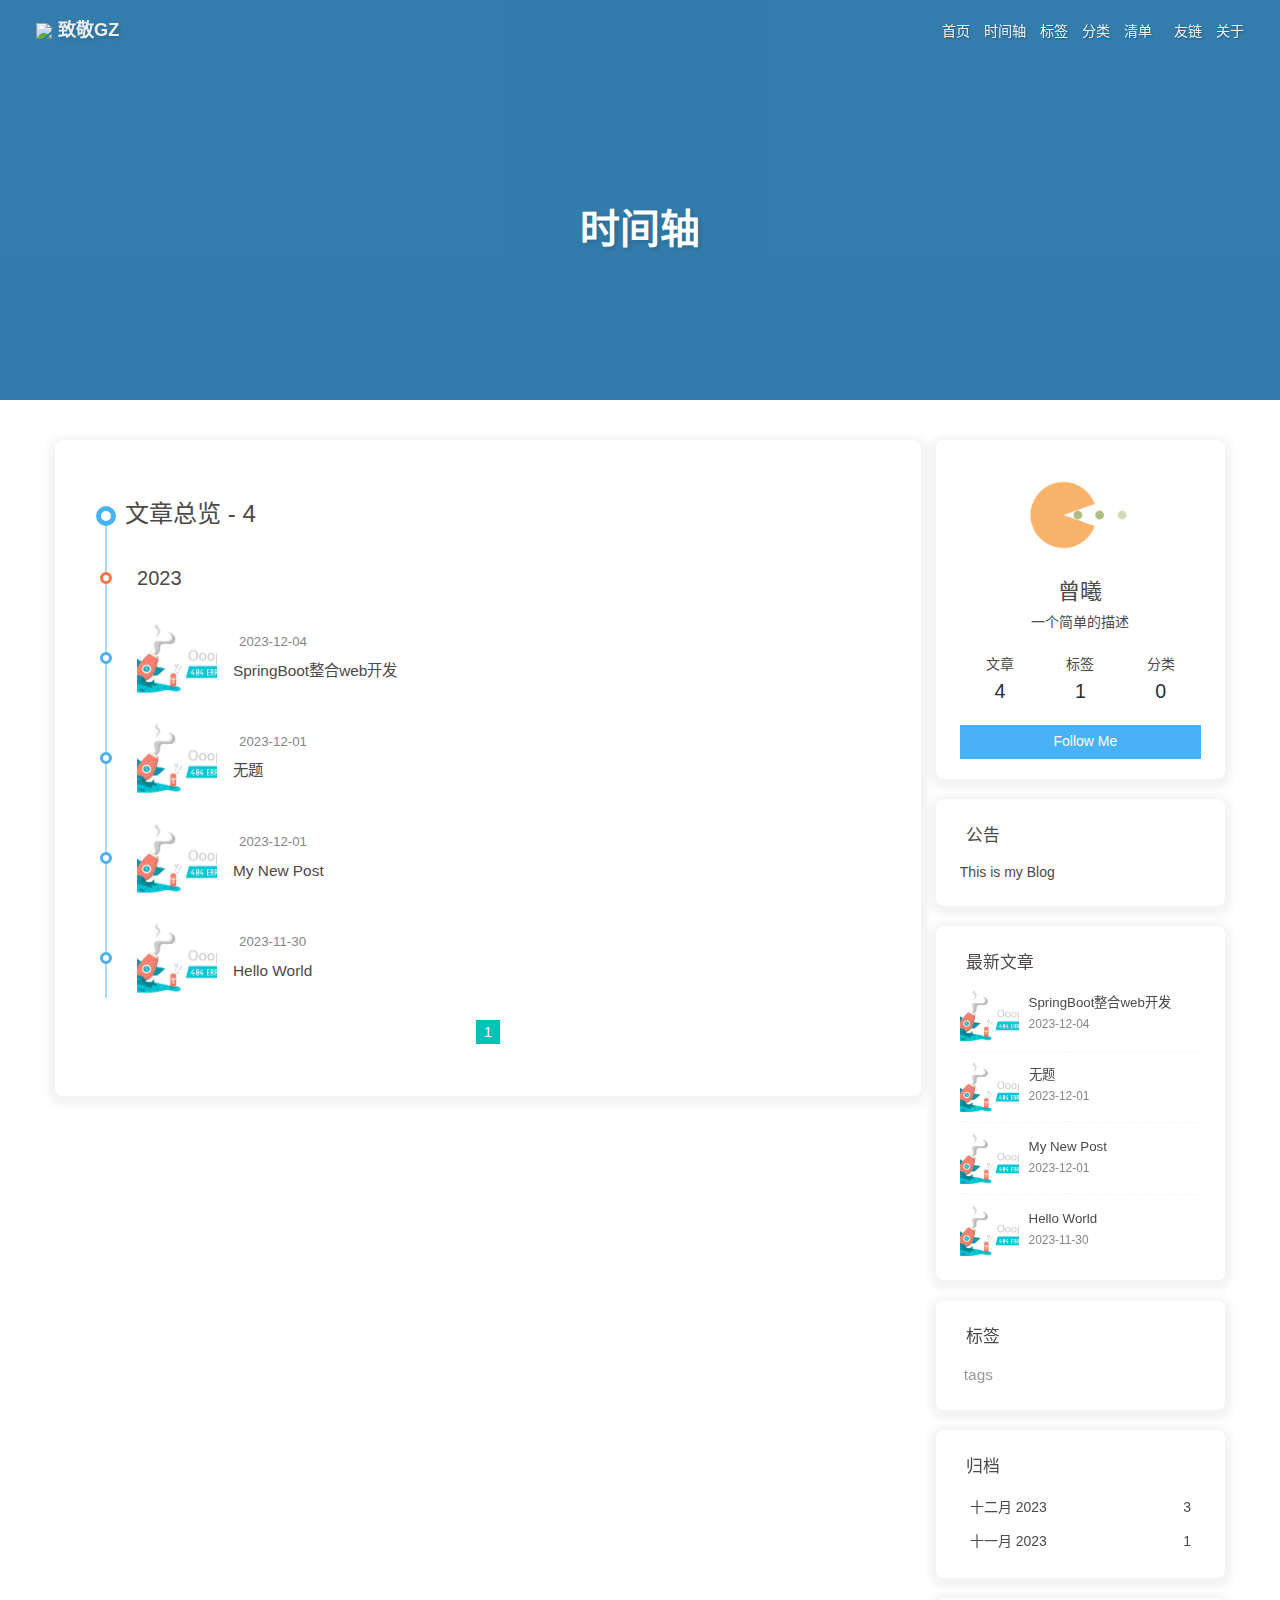
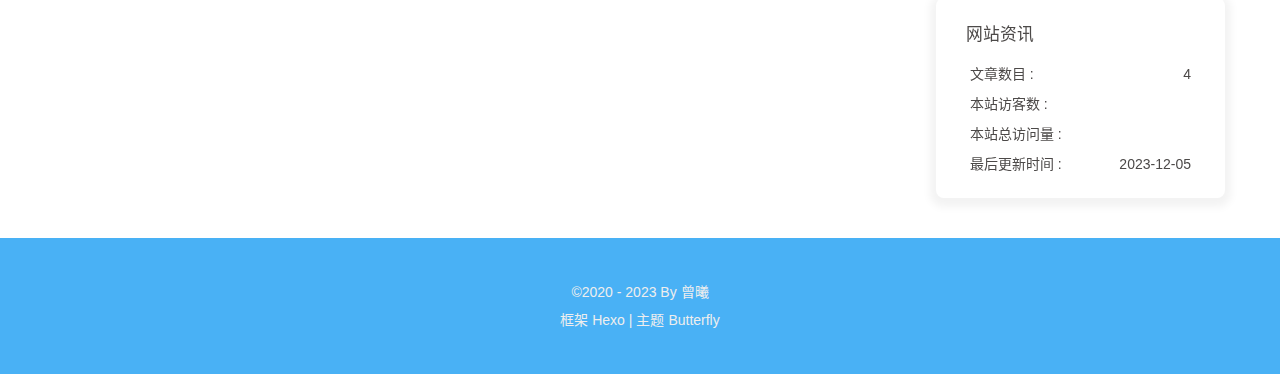
==== archives/index.html @ 1b504353 "Site updated: 2023-12-05 12:04:57" ====
<!DOCTYPE html><html lang="zh-CN" data-theme="light"><head><meta charset="UTF-8"><meta http-equiv="X-UA-Compatible" content="IE=edge"><meta name="viewport" content="width=device-width, initial-scale=1.0,viewport-fit=cover"><title>时间轴 | 致敬GZ</title><meta name="author" content="曾曦,481524486@qq.com"><meta name="copyright" content="曾曦"><meta name="format-detection" content="telephone=no"><meta name="theme-color" content="#ffffff"><meta name="description" content="一个简单的描述">
<meta property="og:type" content="website">
<meta property="og:title" content="时间轴">
<meta property="og:url" content="http://example.com/archives/index.html">
<meta property="og:site_name" content="致敬GZ">
<meta property="og:description" content="一个简单的描述">
<meta property="og:locale" content="zh_CN">
<meta property="og:image" content="http://m.imeitou.com/uploads/allimg/220619/6-220619102I7.jpg">
<meta property="article:author" content="曾曦">
<meta property="article:tag" content="简单">
<meta name="twitter:card" content="summary">
<meta name="twitter:image" content="http://m.imeitou.com/uploads/allimg/220619/6-220619102I7.jpg"><link rel="shortcut icon" href="/img/favicon.png"><link rel="canonical" href="http://example.com/archives/index.html"><link rel="preconnect" href="//cdn.jsdelivr.net"/><link rel="preconnect" href="//busuanzi.ibruce.info"/><link rel="stylesheet" href="/css/index.css"><link rel="stylesheet" href="https://cdn.jsdelivr.net/npm/@fortawesome/fontawesome-free/css/all.min.css"><link rel="stylesheet" href="https://cdn.jsdelivr.net/npm/@fancyapps/ui/dist/fancybox/fancybox.min.css" media="print" onload="this.media='all'"><script>const GLOBAL_CONFIG = {
  root: '/',
  algolia: undefined,
  localSearch: undefined,
  translate: undefined,
  noticeOutdate: undefined,
  highlight: {"plugin":"highlight.js","highlightCopy":true,"highlightLang":true,"highlightHeightLimit":false},
  copy: {
    success: '复制成功',
    error: '复制错误',
    noSupport: '浏览器不支持'
  },
  relativeDate: {
    homepage: false,
    post: false
  },
  runtime: '',
  dateSuffix: {
    just: '刚刚',
    min: '分钟前',
    hour: '小时前',
    day: '天前',
    month: '个月前'
  },
  copyright: undefined,
  lightbox: 'fancybox',
  Snackbar: undefined,
  infinitegrid: {
    js: 'https://cdn.jsdelivr.net/npm/@egjs/infinitegrid/dist/infinitegrid.min.js',
    buttonText: '加载更多'
  },
  isPhotoFigcaption: false,
  islazyload: false,
  isAnchor: false,
  percent: {
    toc: true,
    rightside: false,
  },
  autoDarkmode: false
}</script><script id="config-diff">var GLOBAL_CONFIG_SITE = {
  title: '时间轴',
  isPost: false,
  isHome: false,
  isHighlightShrink: false,
  isToc: false,
  postUpdate: '2023-12-05 12:00:40'
}</script><script>(win=>{
      win.saveToLocal = {
        set: (key, value, ttl) => {
          if (ttl === 0) return
          const now = Date.now()
          const expiry = now + ttl * 86400000
          const item = {
            value,
            expiry
          }
          localStorage.setItem(key, JSON.stringify(item))
        },
      
        get: key => {
          const itemStr = localStorage.getItem(key)
      
          if (!itemStr) {
            return undefined
          }
          const item = JSON.parse(itemStr)
          const now = Date.now()
      
          if (now > item.expiry) {
            localStorage.removeItem(key)
            return undefined
          }
          return item.value
        }
      }
    
      win.getScript = (url, attr = {}) => new Promise((resolve, reject) => {
        const script = document.createElement('script')
        script.src = url
        script.async = true
        script.onerror = reject
        script.onload = script.onreadystatechange = function() {
          const loadState = this.readyState
          if (loadState && loadState !== 'loaded' && loadState !== 'complete') return
          script.onload = script.onreadystatechange = null
          resolve()
        }

        Object.keys(attr).forEach(key => {
          script.setAttribute(key, attr[key])
        })

        document.head.appendChild(script)
      })
    
      win.getCSS = (url, id = false) => new Promise((resolve, reject) => {
        const link = document.createElement('link')
        link.rel = 'stylesheet'
        link.href = url
        if (id) link.id = id
        link.onerror = reject
        link.onload = link.onreadystatechange = function() {
          const loadState = this.readyState
          if (loadState && loadState !== 'loaded' && loadState !== 'complete') return
          link.onload = link.onreadystatechange = null
          resolve()
        }
        document.head.appendChild(link)
      })
    
      win.activateDarkMode = () => {
        document.documentElement.setAttribute('data-theme', 'dark')
        if (document.querySelector('meta[name="theme-color"]') !== null) {
          document.querySelector('meta[name="theme-color"]').setAttribute('content', '#0d0d0d')
        }
      }
      win.activateLightMode = () => {
        document.documentElement.setAttribute('data-theme', 'light')
        if (document.querySelector('meta[name="theme-color"]') !== null) {
          document.querySelector('meta[name="theme-color"]').setAttribute('content', '#ffffff')
        }
      }
      const t = saveToLocal.get('theme')
    
        if (t === 'dark') activateDarkMode()
        else if (t === 'light') activateLightMode()
      
      const asideStatus = saveToLocal.get('aside-status')
      if (asideStatus !== undefined) {
        if (asideStatus === 'hide') {
          document.documentElement.classList.add('hide-aside')
        } else {
          document.documentElement.classList.remove('hide-aside')
        }
      }
    
      const detectApple = () => {
        if(/iPad|iPhone|iPod|Macintosh/.test(navigator.userAgent)){
          document.documentElement.classList.add('apple')
        }
      }
      detectApple()
    })(window)</script><meta name="generator" content="Hexo 7.0.0"></head><body><div id="web_bg"></div><div id="sidebar"><div id="menu-mask"></div><div id="sidebar-menus"><div class="avatar-img is-center"><img src="http://m.imeitou.com/uploads/allimg/220619/6-220619102I7.jpg" onerror="onerror=null;src='/img/friend_404.gif'" alt="avatar"/></div><div class="sidebar-site-data site-data is-center"><a href="/archives/"><div class="headline">文章</div><div class="length-num">4</div></a><a href="/tags/"><div class="headline">标签</div><div class="length-num">1</div></a><a href="/categories/"><div class="headline">分类</div><div class="length-num">0</div></a></div><hr class="custom-hr"/><div class="menus_items"><div class="menus_item"><a class="site-page" href="/"><i class="fa-fw fas fa-home"></i><span> 首页</span></a></div><div class="menus_item"><a class="site-page" href="/archives/"><i class="fa-fw fas fa-archive"></i><span> 时间轴</span></a></div><div class="menus_item"><a class="site-page" href="/tags/"><i class="fa-fw fas fa-tags"></i><span> 标签</span></a></div><div class="menus_item"><a class="site-page" href="/categories/"><i class="fa-fw fas fa-folder-open"></i><span> 分类</span></a></div><div class="menus_item"><a class="site-page group" href="javascript:void(0);"><i class="fa-fw fa fa-heartbeat"></i><span> 清单</span><i class="fas fa-chevron-down"></i></a><ul class="menus_item_child"><li><a class="site-page child" href="/music/"><i class="fa-fw fas fa-music"></i><span> 音乐</span></a></li><li><a class="site-page child" href="/Gallery/"><i class="fa-fw fas fa-images"></i><span> 照片</span></a></li><li><a class="site-page child" href="/movies/"><i class="fa-fw fas fa-video"></i><span> 电影</span></a></li></ul></div><div class="menus_item"><a class="site-page" href="/link/"><i class="fa-fw fas fa-link"></i><span> 友链</span></a></div><div class="menus_item"><a class="site-page" href="/about/"><i class="fa-fw fas fa-heart"></i><span> 关于</span></a></div></div></div></div><div class="page" id="body-wrap"><header class="not-home-page" id="page-header"><nav id="nav"><span id="blog-info"><a href="/" title="致敬GZ"><img class="site-icon" src="http://m.imeitou.com/uploads/allimg/220619/6-220619102I7.jpg"/><span class="site-name">致敬GZ</span></a></span><div id="menus"><div class="menus_items"><div class="menus_item"><a class="site-page" href="/"><i class="fa-fw fas fa-home"></i><span> 首页</span></a></div><div class="menus_item"><a class="site-page" href="/archives/"><i class="fa-fw fas fa-archive"></i><span> 时间轴</span></a></div><div class="menus_item"><a class="site-page" href="/tags/"><i class="fa-fw fas fa-tags"></i><span> 标签</span></a></div><div class="menus_item"><a class="site-page" href="/categories/"><i class="fa-fw fas fa-folder-open"></i><span> 分类</span></a></div><div class="menus_item"><a class="site-page group" href="javascript:void(0);"><i class="fa-fw fa fa-heartbeat"></i><span> 清单</span><i class="fas fa-chevron-down"></i></a><ul class="menus_item_child"><li><a class="site-page child" href="/music/"><i class="fa-fw fas fa-music"></i><span> 音乐</span></a></li><li><a class="site-page child" href="/Gallery/"><i class="fa-fw fas fa-images"></i><span> 照片</span></a></li><li><a class="site-page child" href="/movies/"><i class="fa-fw fas fa-video"></i><span> 电影</span></a></li></ul></div><div class="menus_item"><a class="site-page" href="/link/"><i class="fa-fw fas fa-link"></i><span> 友链</span></a></div><div class="menus_item"><a class="site-page" href="/about/"><i class="fa-fw fas fa-heart"></i><span> 关于</span></a></div></div><div id="toggle-menu"><a class="site-page" href="javascript:void(0);"><i class="fas fa-bars fa-fw"></i></a></div></div></nav><div id="page-site-info"><h1 id="site-title">时间轴</h1></div></header><main class="layout" id="content-inner"><div id="archive"><div class="article-sort-title">文章总览 - 4</div><div class="article-sort"><div class="article-sort-item year">2023</div><div class="article-sort-item"><a class="article-sort-item-img" href="/2023/12/04/SpringBoot%E6%95%B4%E5%90%88web%E5%BC%80%E5%8F%91/" title="SpringBoot整合web开发"><img src="https://img2.baidu.com/it/u=3876882536,3072541815&amp;fm=253&amp;fmt=auto&amp;app=138&amp;f=JPEG?w=500&amp;h=615" alt="SpringBoot整合web开发" onerror="this.onerror=null;this.src='/img/404.jpg'"></a><div class="article-sort-item-info"><div class="article-sort-item-time"><i class="far fa-calendar-alt"></i><time class="post-meta-date-created" datetime="2023-12-04T03:55:44.000Z" title="发表于 2023-12-04 11:55:44">2023-12-04</time></div><a class="article-sort-item-title" href="/2023/12/04/SpringBoot%E6%95%B4%E5%90%88web%E5%BC%80%E5%8F%91/" title="SpringBoot整合web开发">SpringBoot整合web开发</a></div></div><div class="article-sort-item"><a class="article-sort-item-img" href="/2023/12/01/servlet/" title="无题"><img src="https://img2.baidu.com/it/u=2164804156,3068738387&amp;fm=253&amp;fmt=auto&amp;app=138&amp;f=JPEG?w=500&amp;h=1000" alt="无题" onerror="this.onerror=null;this.src='/img/404.jpg'"></a><div class="article-sort-item-info"><div class="article-sort-item-time"><i class="far fa-calendar-alt"></i><time class="post-meta-date-created" datetime="2023-12-01T06:34:58.267Z" title="发表于 2023-12-01 14:34:58">2023-12-01</time></div><a class="article-sort-item-title" href="/2023/12/01/servlet/" title="无题">无题</a></div></div><div class="article-sort-item"><a class="article-sort-item-img" href="/2023/12/01/My-New-Post/" title="My New Post"><img src="https://img2.baidu.com/it/u=3876882536,3072541815&amp;fm=253&amp;fmt=auto&amp;app=138&amp;f=JPEG?w=500&amp;h=615" alt="My New Post" onerror="this.onerror=null;this.src='/img/404.jpg'"></a><div class="article-sort-item-info"><div class="article-sort-item-time"><i class="far fa-calendar-alt"></i><time class="post-meta-date-created" datetime="2023-12-01T02:56:57.000Z" title="发表于 2023-12-01 10:56:57">2023-12-01</time></div><a class="article-sort-item-title" href="/2023/12/01/My-New-Post/" title="My New Post">My New Post</a></div></div><div class="article-sort-item"><a class="article-sort-item-img" href="/2023/11/30/hello-world/" title="Hello World"><img src="https://img2.baidu.com/it/u=2164804156,3068738387&amp;fm=253&amp;fmt=auto&amp;app=138&amp;f=JPEG?w=500&amp;h=1000" alt="Hello World" onerror="this.onerror=null;this.src='/img/404.jpg'"></a><div class="article-sort-item-info"><div class="article-sort-item-time"><i class="far fa-calendar-alt"></i><time class="post-meta-date-created" datetime="2023-11-30T11:37:37.885Z" title="发表于 2023-11-30 19:37:37">2023-11-30</time></div><a class="article-sort-item-title" href="/2023/11/30/hello-world/" title="Hello World">Hello World</a></div></div></div><nav id="pagination"><div class="pagination"><span class="page-number current">1</span></div></nav></div><div class="aside-content" id="aside-content"><div class="card-widget card-info"><div class="is-center"><div class="avatar-img"><img src="http://m.imeitou.com/uploads/allimg/220619/6-220619102I7.jpg" onerror="this.onerror=null;this.src='/img/friend_404.gif'" alt="avatar"/></div><div class="author-info__name">曾曦</div><div class="author-info__description">一个简单的描述</div></div><div class="card-info-data site-data is-center"><a href="/archives/"><div class="headline">文章</div><div class="length-num">4</div></a><a href="/tags/"><div class="headline">标签</div><div class="length-num">1</div></a><a href="/categories/"><div class="headline">分类</div><div class="length-num">0</div></a></div><a id="card-info-btn" target="_blank" rel="noopener" href="https://github.com/xxxxxx"><i class="fab fa-github"></i><span>Follow Me</span></a></div><div class="card-widget card-announcement"><div class="item-headline"><i class="fas fa-bullhorn fa-shake"></i><span>公告</span></div><div class="announcement_content">This is my Blog</div></div><div class="sticky_layout"><div class="card-widget card-recent-post"><div class="item-headline"><i class="fas fa-history"></i><span>最新文章</span></div><div class="aside-list"><div class="aside-list-item"><a class="thumbnail" href="/2023/12/04/SpringBoot%E6%95%B4%E5%90%88web%E5%BC%80%E5%8F%91/" title="SpringBoot整合web开发"><img src="https://img2.baidu.com/it/u=3876882536,3072541815&amp;fm=253&amp;fmt=auto&amp;app=138&amp;f=JPEG?w=500&amp;h=615" onerror="this.onerror=null;this.src='/img/404.jpg'" alt="SpringBoot整合web开发"/></a><div class="content"><a class="title" href="/2023/12/04/SpringBoot%E6%95%B4%E5%90%88web%E5%BC%80%E5%8F%91/" title="SpringBoot整合web开发">SpringBoot整合web开发</a><time datetime="2023-12-04T03:55:44.000Z" title="发表于 2023-12-04 11:55:44">2023-12-04</time></div></div><div class="aside-list-item"><a class="thumbnail" href="/2023/12/01/servlet/" title="无题"><img src="https://img2.baidu.com/it/u=2164804156,3068738387&amp;fm=253&amp;fmt=auto&amp;app=138&amp;f=JPEG?w=500&amp;h=1000" onerror="this.onerror=null;this.src='/img/404.jpg'" alt="无题"/></a><div class="content"><a class="title" href="/2023/12/01/servlet/" title="无题">无题</a><time datetime="2023-12-01T06:34:58.267Z" title="发表于 2023-12-01 14:34:58">2023-12-01</time></div></div><div class="aside-list-item"><a class="thumbnail" href="/2023/12/01/My-New-Post/" title="My New Post"><img src="https://img2.baidu.com/it/u=3876882536,3072541815&amp;fm=253&amp;fmt=auto&amp;app=138&amp;f=JPEG?w=500&amp;h=615" onerror="this.onerror=null;this.src='/img/404.jpg'" alt="My New Post"/></a><div class="content"><a class="title" href="/2023/12/01/My-New-Post/" title="My New Post">My New Post</a><time datetime="2023-12-01T02:56:57.000Z" title="发表于 2023-12-01 10:56:57">2023-12-01</time></div></div><div class="aside-list-item"><a class="thumbnail" href="/2023/11/30/hello-world/" title="Hello World"><img src="https://img2.baidu.com/it/u=2164804156,3068738387&amp;fm=253&amp;fmt=auto&amp;app=138&amp;f=JPEG?w=500&amp;h=1000" onerror="this.onerror=null;this.src='/img/404.jpg'" alt="Hello World"/></a><div class="content"><a class="title" href="/2023/11/30/hello-world/" title="Hello World">Hello World</a><time datetime="2023-11-30T11:37:37.885Z" title="发表于 2023-11-30 19:37:37">2023-11-30</time></div></div></div></div><div class="card-widget card-tags"><div class="item-headline"><i class="fas fa-tags"></i><span>标签</span></div><div class="card-tag-cloud"><a href="/tags/tags/" style="font-size: 1.1em; color: #999">tags</a></div></div><div class="card-widget card-archives"><div class="item-headline"><i class="fas fa-archive"></i><span>归档</span></div><ul class="card-archive-list"><li class="card-archive-list-item"><a class="card-archive-list-link" href="/archives/2023/12/"><span class="card-archive-list-date">十二月 2023</span><span class="card-archive-list-count">3</span></a></li><li class="card-archive-list-item"><a class="card-archive-list-link" href="/archives/2023/11/"><span class="card-archive-list-date">十一月 2023</span><span class="card-archive-list-count">1</span></a></li></ul></div><div class="card-widget card-webinfo"><div class="item-headline"><i class="fas fa-chart-line"></i><span>网站资讯</span></div><div class="webinfo"><div class="webinfo-item"><div class="item-name">文章数目 :</div><div class="item-count">4</div></div><div class="webinfo-item"><div class="item-name">本站访客数 :</div><div class="item-count" id="busuanzi_value_site_uv"><i class="fa-solid fa-spinner fa-spin"></i></div></div><div class="webinfo-item"><div class="item-name">本站总访问量 :</div><div class="item-count" id="busuanzi_value_site_pv"><i class="fa-solid fa-spinner fa-spin"></i></div></div><div class="webinfo-item"><div class="item-name">最后更新时间 :</div><div class="item-count" id="last-push-date" data-lastPushDate="2023-12-05T04:00:40.199Z"><i class="fa-solid fa-spinner fa-spin"></i></div></div></div></div></div></div></main><footer id="footer"><div id="footer-wrap"><div class="copyright">&copy;2020 - 2023 By 曾曦</div><div class="framework-info"><span>框架 </span><a target="_blank" rel="noopener" href="https://hexo.io">Hexo</a><span class="footer-separator">|</span><span>主题 </span><a target="_blank" rel="noopener" href="https://github.com/jerryc127/hexo-theme-butterfly">Butterfly</a></div></div></footer></div><div id="rightside"><div id="rightside-config-hide"><button id="darkmode" type="button" title="浅色和深色模式转换"><i class="fas fa-adjust"></i></button><button id="hide-aside-btn" type="button" title="单栏和双栏切换"><i class="fas fa-arrows-alt-h"></i></button></div><div id="rightside-config-show"><button id="rightside-config" type="button" title="设置"><i class="fas fa-cog fa-spin"></i></button><button id="go-up" type="button" title="回到顶部"><span class="scroll-percent"></span><i class="fas fa-arrow-up"></i></button></div></div><div><script src="/js/utils.js"></script><script src="/js/main.js"></script><script src="https://cdn.jsdelivr.net/npm/@fancyapps/ui/dist/fancybox/fancybox.umd.min.js"></script><div class="js-pjax"></div><script id="canvas_nest" defer="defer" color="0,0,255" opacity="0.7" zIndex="-1" count="99" mobile="false" src="https://cdn.jsdelivr.net/npm/butterfly-extsrc/dist/canvas-nest.min.js"></script><script id="click-heart" src="https://cdn.jsdelivr.net/npm/butterfly-extsrc/dist/click-heart.min.js" async="async" mobile="false"></script><script async data-pjax src="//busuanzi.ibruce.info/busuanzi/2.3/busuanzi.pure.mini.js"></script></div></body></html>
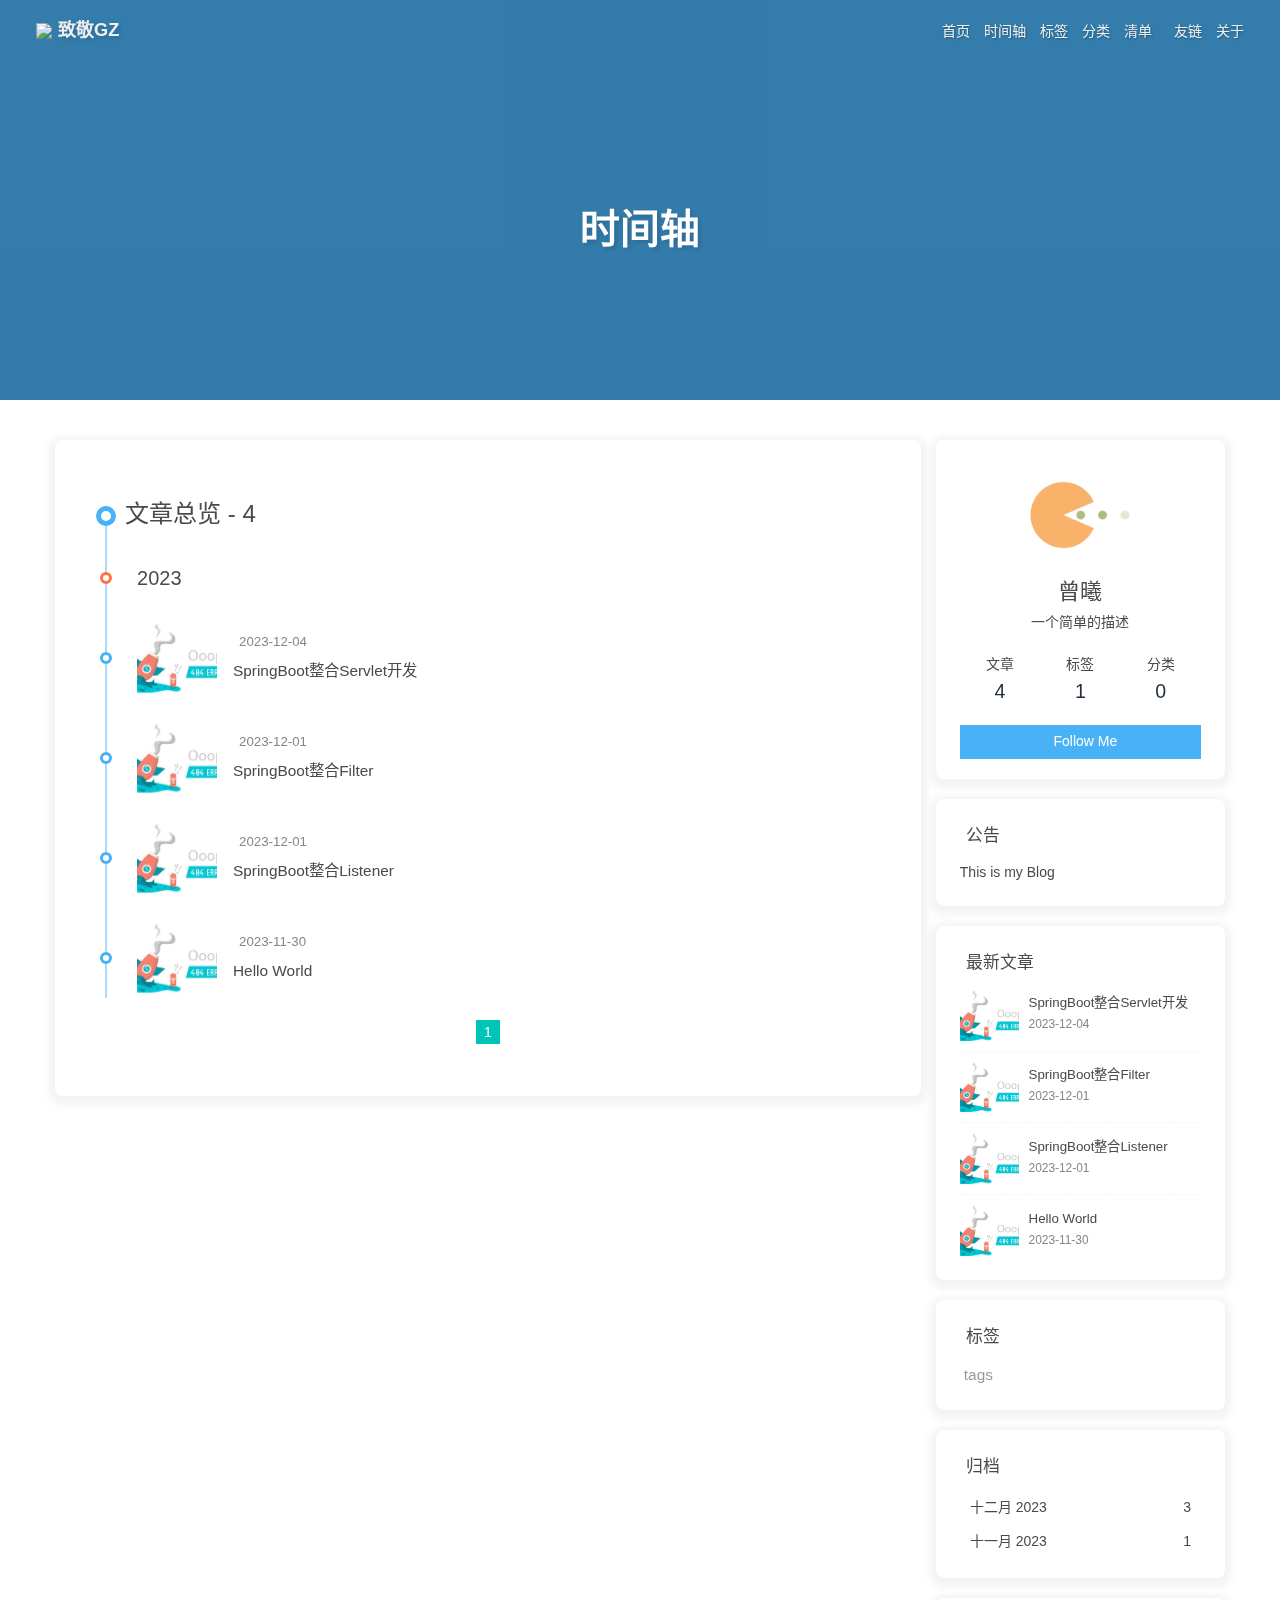
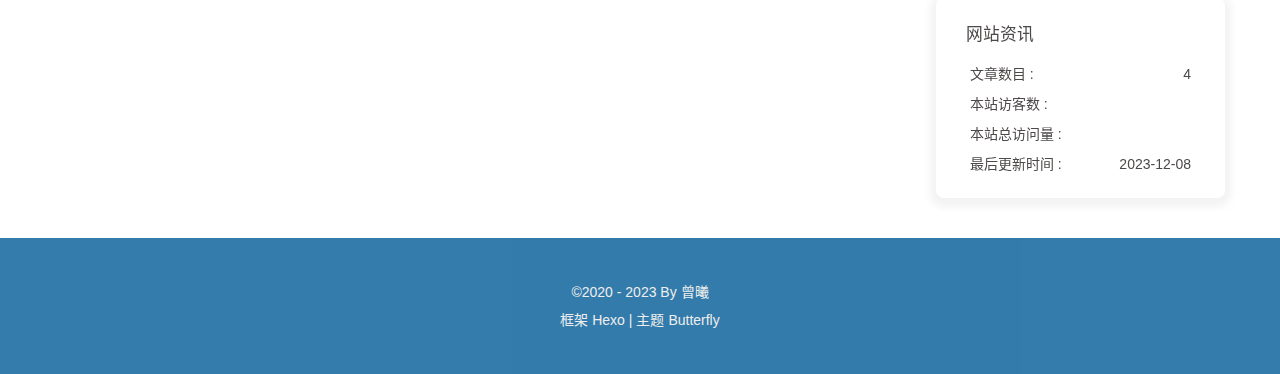
==== commit 8b4912cf: "Site updated: 2023-12-08 10:31:35" ====
--- a/archives/index.html
+++ b/archives/index.html
@@ -54,7 +54,7 @@
   isHome: false,
   isHighlightShrink: false,
   isToc: false,
-  postUpdate: '2023-12-05 12:00:40'
+  postUpdate: '2023-12-08 10:31:26'
 }</script><script>(win=>{
       win.saveToLocal = {
         set: (key, value, ttl) => {
@@ -151,4 +151,4 @@
         }
       }
       detectApple()
-    })(window)</script><meta name="generator" content="Hexo 7.0.0"></head><body><div id="web_bg"></div><div id="sidebar"><div id="menu-mask"></div><div id="sidebar-menus"><div class="avatar-img is-center"><img src="http://m.imeitou.com/uploads/allimg/220619/6-220619102I7.jpg" onerror="onerror=null;src='/img/friend_404.gif'" alt="avatar"/></div><div class="sidebar-site-data site-data is-center"><a href="/archives/"><div class="headline">文章</div><div class="length-num">4</div></a><a href="/tags/"><div class="headline">标签</div><div class="length-num">1</div></a><a href="/categories/"><div class="headline">分类</div><div class="length-num">0</div></a></div><hr class="custom-hr"/><div class="menus_items"><div class="menus_item"><a class="site-page" href="/"><i class="fa-fw fas fa-home"></i><span> 首页</span></a></div><div class="menus_item"><a class="site-page" href="/archives/"><i class="fa-fw fas fa-archive"></i><span> 时间轴</span></a></div><div class="menus_item"><a class="site-page" href="/tags/"><i class="fa-fw fas fa-tags"></i><span> 标签</span></a></div><div class="menus_item"><a class="site-page" href="/categories/"><i class="fa-fw fas fa-folder-open"></i><span> 分类</span></a></div><div class="menus_item"><a class="site-page group" href="javascript:void(0);"><i class="fa-fw fa fa-heartbeat"></i><span> 清单</span><i class="fas fa-chevron-down"></i></a><ul class="menus_item_child"><li><a class="site-page child" href="/music/"><i class="fa-fw fas fa-music"></i><span> 音乐</span></a></li><li><a class="site-page child" href="/Gallery/"><i class="fa-fw fas fa-images"></i><span> 照片</span></a></li><li><a class="site-page child" href="/movies/"><i class="fa-fw fas fa-video"></i><span> 电影</span></a></li></ul></div><div class="menus_item"><a class="site-page" href="/link/"><i class="fa-fw fas fa-link"></i><span> 友链</span></a></div><div class="menus_item"><a class="site-page" href="/about/"><i class="fa-fw fas fa-heart"></i><span> 关于</span></a></div></div></div></div><div class="page" id="body-wrap"><header class="not-home-page" id="page-header"><nav id="nav"><span id="blog-info"><a href="/" title="致敬GZ"><img class="site-icon" src="http://m.imeitou.com/uploads/allimg/220619/6-220619102I7.jpg"/><span class="site-name">致敬GZ</span></a></span><div id="menus"><div class="menus_items"><div class="menus_item"><a class="site-page" href="/"><i class="fa-fw fas fa-home"></i><span> 首页</span></a></div><div class="menus_item"><a class="site-page" href="/archives/"><i class="fa-fw fas fa-archive"></i><span> 时间轴</span></a></div><div class="menus_item"><a class="site-page" href="/tags/"><i class="fa-fw fas fa-tags"></i><span> 标签</span></a></div><div class="menus_item"><a class="site-page" href="/categories/"><i class="fa-fw fas fa-folder-open"></i><span> 分类</span></a></div><div class="menus_item"><a class="site-page group" href="javascript:void(0);"><i class="fa-fw fa fa-heartbeat"></i><span> 清单</span><i class="fas fa-chevron-down"></i></a><ul class="menus_item_child"><li><a class="site-page child" href="/music/"><i class="fa-fw fas fa-music"></i><span> 音乐</span></a></li><li><a class="site-page child" href="/Gallery/"><i class="fa-fw fas fa-images"></i><span> 照片</span></a></li><li><a class="site-page child" href="/movies/"><i class="fa-fw fas fa-video"></i><span> 电影</span></a></li></ul></div><div class="menus_item"><a class="site-page" href="/link/"><i class="fa-fw fas fa-link"></i><span> 友链</span></a></div><div class="menus_item"><a class="site-page" href="/about/"><i class="fa-fw fas fa-heart"></i><span> 关于</span></a></div></div><div id="toggle-menu"><a class="site-page" href="javascript:void(0);"><i class="fas fa-bars fa-fw"></i></a></div></div></nav><div id="page-site-info"><h1 id="site-title">时间轴</h1></div></header><main class="layout" id="content-inner"><div id="archive"><div class="article-sort-title">文章总览 - 4</div><div class="article-sort"><div class="article-sort-item year">2023</div><div class="article-sort-item"><a class="article-sort-item-img" href="/2023/12/04/SpringBoot%E6%95%B4%E5%90%88web%E5%BC%80%E5%8F%91/" title="SpringBoot整合web开发"><img src="https://img2.baidu.com/it/u=3876882536,3072541815&amp;fm=253&amp;fmt=auto&amp;app=138&amp;f=JPEG?w=500&amp;h=615" alt="SpringBoot整合web开发" onerror="this.onerror=null;this.src='/img/404.jpg'"></a><div class="article-sort-item-info"><div class="article-sort-item-time"><i class="far fa-calendar-alt"></i><time class="post-meta-date-created" datetime="2023-12-04T03:55:44.000Z" title="发表于 2023-12-04 11:55:44">2023-12-04</time></div><a class="article-sort-item-title" href="/2023/12/04/SpringBoot%E6%95%B4%E5%90%88web%E5%BC%80%E5%8F%91/" title="SpringBoot整合web开发">SpringBoot整合web开发</a></div></div><div class="article-sort-item"><a class="article-sort-item-img" href="/2023/12/01/servlet/" title="无题"><img src="https://img2.baidu.com/it/u=2164804156,3068738387&amp;fm=253&amp;fmt=auto&amp;app=138&amp;f=JPEG?w=500&amp;h=1000" alt="无题" onerror="this.onerror=null;this.src='/img/404.jpg'"></a><div class="article-sort-item-info"><div class="article-sort-item-time"><i class="far fa-calendar-alt"></i><time class="post-meta-date-created" datetime="2023-12-01T06:34:58.267Z" title="发表于 2023-12-01 14:34:58">2023-12-01</time></div><a class="article-sort-item-title" href="/2023/12/01/servlet/" title="无题">无题</a></div></div><div class="article-sort-item"><a class="article-sort-item-img" href="/2023/12/01/My-New-Post/" title="My New Post"><img src="https://img2.baidu.com/it/u=3876882536,3072541815&amp;fm=253&amp;fmt=auto&amp;app=138&amp;f=JPEG?w=500&amp;h=615" alt="My New Post" onerror="this.onerror=null;this.src='/img/404.jpg'"></a><div class="article-sort-item-info"><div class="article-sort-item-time"><i class="far fa-calendar-alt"></i><time class="post-meta-date-created" datetime="2023-12-01T02:56:57.000Z" title="发表于 2023-12-01 10:56:57">2023-12-01</time></div><a class="article-sort-item-title" href="/2023/12/01/My-New-Post/" title="My New Post">My New Post</a></div></div><div class="article-sort-item"><a class="article-sort-item-img" href="/2023/11/30/hello-world/" title="Hello World"><img src="https://img2.baidu.com/it/u=2164804156,3068738387&amp;fm=253&amp;fmt=auto&amp;app=138&amp;f=JPEG?w=500&amp;h=1000" alt="Hello World" onerror="this.onerror=null;this.src='/img/404.jpg'"></a><div class="article-sort-item-info"><div class="article-sort-item-time"><i class="far fa-calendar-alt"></i><time class="post-meta-date-created" datetime="2023-11-30T11:37:37.885Z" title="发表于 2023-11-30 19:37:37">2023-11-30</time></div><a class="article-sort-item-title" href="/2023/11/30/hello-world/" title="Hello World">Hello World</a></div></div></div><nav id="pagination"><div class="pagination"><span class="page-number current">1</span></div></nav></div><div class="aside-content" id="aside-content"><div class="card-widget card-info"><div class="is-center"><div class="avatar-img"><img src="http://m.imeitou.com/uploads/allimg/220619/6-220619102I7.jpg" onerror="this.onerror=null;this.src='/img/friend_404.gif'" alt="avatar"/></div><div class="author-info__name">曾曦</div><div class="author-info__description">一个简单的描述</div></div><div class="card-info-data site-data is-center"><a href="/archives/"><div class="headline">文章</div><div class="length-num">4</div></a><a href="/tags/"><div class="headline">标签</div><div class="length-num">1</div></a><a href="/categories/"><div class="headline">分类</div><div class="length-num">0</div></a></div><a id="card-info-btn" target="_blank" rel="noopener" href="https://github.com/xxxxxx"><i class="fab fa-github"></i><span>Follow Me</span></a></div><div class="card-widget card-announcement"><div class="item-headline"><i class="fas fa-bullhorn fa-shake"></i><span>公告</span></div><div class="announcement_content">This is my Blog</div></div><div class="sticky_layout"><div class="card-widget card-recent-post"><div class="item-headline"><i class="fas fa-history"></i><span>最新文章</span></div><div class="aside-list"><div class="aside-list-item"><a class="thumbnail" href="/2023/12/04/SpringBoot%E6%95%B4%E5%90%88web%E5%BC%80%E5%8F%91/" title="SpringBoot整合web开发"><img src="https://img2.baidu.com/it/u=3876882536,3072541815&amp;fm=253&amp;fmt=auto&amp;app=138&amp;f=JPEG?w=500&amp;h=615" onerror="this.onerror=null;this.src='/img/404.jpg'" alt="SpringBoot整合web开发"/></a><div class="content"><a class="title" href="/2023/12/04/SpringBoot%E6%95%B4%E5%90%88web%E5%BC%80%E5%8F%91/" title="SpringBoot整合web开发">SpringBoot整合web开发</a><time datetime="2023-12-04T03:55:44.000Z" title="发表于 2023-12-04 11:55:44">2023-12-04</time></div></div><div class="aside-list-item"><a class="thumbnail" href="/2023/12/01/servlet/" title="无题"><img src="https://img2.baidu.com/it/u=2164804156,3068738387&amp;fm=253&amp;fmt=auto&amp;app=138&amp;f=JPEG?w=500&amp;h=1000" onerror="this.onerror=null;this.src='/img/404.jpg'" alt="无题"/></a><div class="content"><a class="title" href="/2023/12/01/servlet/" title="无题">无题</a><time datetime="2023-12-01T06:34:58.267Z" title="发表于 2023-12-01 14:34:58">2023-12-01</time></div></div><div class="aside-list-item"><a class="thumbnail" href="/2023/12/01/My-New-Post/" title="My New Post"><img src="https://img2.baidu.com/it/u=3876882536,3072541815&amp;fm=253&amp;fmt=auto&amp;app=138&amp;f=JPEG?w=500&amp;h=615" onerror="this.onerror=null;this.src='/img/404.jpg'" alt="My New Post"/></a><div class="content"><a class="title" href="/2023/12/01/My-New-Post/" title="My New Post">My New Post</a><time datetime="2023-12-01T02:56:57.000Z" title="发表于 2023-12-01 10:56:57">2023-12-01</time></div></div><div class="aside-list-item"><a class="thumbnail" href="/2023/11/30/hello-world/" title="Hello World"><img src="https://img2.baidu.com/it/u=2164804156,3068738387&amp;fm=253&amp;fmt=auto&amp;app=138&amp;f=JPEG?w=500&amp;h=1000" onerror="this.onerror=null;this.src='/img/404.jpg'" alt="Hello World"/></a><div class="content"><a class="title" href="/2023/11/30/hello-world/" title="Hello World">Hello World</a><time datetime="2023-11-30T11:37:37.885Z" title="发表于 2023-11-30 19:37:37">2023-11-30</time></div></div></div></div><div class="card-widget card-tags"><div class="item-headline"><i class="fas fa-tags"></i><span>标签</span></div><div class="card-tag-cloud"><a href="/tags/tags/" style="font-size: 1.1em; color: #999">tags</a></div></div><div class="card-widget card-archives"><div class="item-headline"><i class="fas fa-archive"></i><span>归档</span></div><ul class="card-archive-list"><li class="card-archive-list-item"><a class="card-archive-list-link" href="/archives/2023/12/"><span class="card-archive-list-date">十二月 2023</span><span class="card-archive-list-count">3</span></a></li><li class="card-archive-list-item"><a class="card-archive-list-link" href="/archives/2023/11/"><span class="card-archive-list-date">十一月 2023</span><span class="card-archive-list-count">1</span></a></li></ul></div><div class="card-widget card-webinfo"><div class="item-headline"><i class="fas fa-chart-line"></i><span>网站资讯</span></div><div class="webinfo"><div class="webinfo-item"><div class="item-name">文章数目 :</div><div class="item-count">4</div></div><div class="webinfo-item"><div class="item-name">本站访客数 :</div><div class="item-count" id="busuanzi_value_site_uv"><i class="fa-solid fa-spinner fa-spin"></i></div></div><div class="webinfo-item"><div class="item-name">本站总访问量 :</div><div class="item-count" id="busuanzi_value_site_pv"><i class="fa-solid fa-spinner fa-spin"></i></div></div><div class="webinfo-item"><div class="item-name">最后更新时间 :</div><div class="item-count" id="last-push-date" data-lastPushDate="2023-12-05T04:00:40.199Z"><i class="fa-solid fa-spinner fa-spin"></i></div></div></div></div></div></div></main><footer id="footer"><div id="footer-wrap"><div class="copyright">&copy;2020 - 2023 By 曾曦</div><div class="framework-info"><span>框架 </span><a target="_blank" rel="noopener" href="https://hexo.io">Hexo</a><span class="footer-separator">|</span><span>主题 </span><a target="_blank" rel="noopener" href="https://github.com/jerryc127/hexo-theme-butterfly">Butterfly</a></div></div></footer></div><div id="rightside"><div id="rightside-config-hide"><button id="darkmode" type="button" title="浅色和深色模式转换"><i class="fas fa-adjust"></i></button><button id="hide-aside-btn" type="button" title="单栏和双栏切换"><i class="fas fa-arrows-alt-h"></i></button></div><div id="rightside-config-show"><button id="rightside-config" type="button" title="设置"><i class="fas fa-cog fa-spin"></i></button><button id="go-up" type="button" title="回到顶部"><span class="scroll-percent"></span><i class="fas fa-arrow-up"></i></button></div></div><div><script src="/js/utils.js"></script><script src="/js/main.js"></script><script src="https://cdn.jsdelivr.net/npm/@fancyapps/ui/dist/fancybox/fancybox.umd.min.js"></script><div class="js-pjax"></div><script id="canvas_nest" defer="defer" color="0,0,255" opacity="0.7" zIndex="-1" count="99" mobile="false" src="https://cdn.jsdelivr.net/npm/butterfly-extsrc/dist/canvas-nest.min.js"></script><script id="click-heart" src="https://cdn.jsdelivr.net/npm/butterfly-extsrc/dist/click-heart.min.js" async="async" mobile="false"></script><script async data-pjax src="//busuanzi.ibruce.info/busuanzi/2.3/busuanzi.pure.mini.js"></script></div></body></html>+    })(window)</script><meta name="generator" content="Hexo 7.0.0"></head><body><div id="web_bg"></div><div id="sidebar"><div id="menu-mask"></div><div id="sidebar-menus"><div class="avatar-img is-center"><img src="http://m.imeitou.com/uploads/allimg/220619/6-220619102I7.jpg" onerror="onerror=null;src='/img/friend_404.gif'" alt="avatar"/></div><div class="sidebar-site-data site-data is-center"><a href="/archives/"><div class="headline">文章</div><div class="length-num">4</div></a><a href="/tags/"><div class="headline">标签</div><div class="length-num">1</div></a><a href="/categories/"><div class="headline">分类</div><div class="length-num">0</div></a></div><hr class="custom-hr"/><div class="menus_items"><div class="menus_item"><a class="site-page" href="/"><i class="fa-fw fas fa-home"></i><span> 首页</span></a></div><div class="menus_item"><a class="site-page" href="/archives/"><i class="fa-fw fas fa-archive"></i><span> 时间轴</span></a></div><div class="menus_item"><a class="site-page" href="/tags/"><i class="fa-fw fas fa-tags"></i><span> 标签</span></a></div><div class="menus_item"><a class="site-page" href="/categories/"><i class="fa-fw fas fa-folder-open"></i><span> 分类</span></a></div><div class="menus_item"><a class="site-page group" href="javascript:void(0);"><i class="fa-fw fa fa-heartbeat"></i><span> 清单</span><i class="fas fa-chevron-down"></i></a><ul class="menus_item_child"><li><a class="site-page child" href="/music/"><i class="fa-fw fas fa-music"></i><span> 音乐</span></a></li><li><a class="site-page child" href="/Gallery/"><i class="fa-fw fas fa-images"></i><span> 照片</span></a></li><li><a class="site-page child" href="/movies/"><i class="fa-fw fas fa-video"></i><span> 电影</span></a></li></ul></div><div class="menus_item"><a class="site-page" href="/link/"><i class="fa-fw fas fa-link"></i><span> 友链</span></a></div><div class="menus_item"><a class="site-page" href="/about/"><i class="fa-fw fas fa-heart"></i><span> 关于</span></a></div></div></div></div><div class="page" id="body-wrap"><header class="not-home-page" id="page-header"><nav id="nav"><span id="blog-info"><a href="/" title="致敬GZ"><img class="site-icon" src="http://m.imeitou.com/uploads/allimg/220619/6-220619102I7.jpg"/><span class="site-name">致敬GZ</span></a></span><div id="menus"><div class="menus_items"><div class="menus_item"><a class="site-page" href="/"><i class="fa-fw fas fa-home"></i><span> 首页</span></a></div><div class="menus_item"><a class="site-page" href="/archives/"><i class="fa-fw fas fa-archive"></i><span> 时间轴</span></a></div><div class="menus_item"><a class="site-page" href="/tags/"><i class="fa-fw fas fa-tags"></i><span> 标签</span></a></div><div class="menus_item"><a class="site-page" href="/categories/"><i class="fa-fw fas fa-folder-open"></i><span> 分类</span></a></div><div class="menus_item"><a class="site-page group" href="javascript:void(0);"><i class="fa-fw fa fa-heartbeat"></i><span> 清单</span><i class="fas fa-chevron-down"></i></a><ul class="menus_item_child"><li><a class="site-page child" href="/music/"><i class="fa-fw fas fa-music"></i><span> 音乐</span></a></li><li><a class="site-page child" href="/Gallery/"><i class="fa-fw fas fa-images"></i><span> 照片</span></a></li><li><a class="site-page child" href="/movies/"><i class="fa-fw fas fa-video"></i><span> 电影</span></a></li></ul></div><div class="menus_item"><a class="site-page" href="/link/"><i class="fa-fw fas fa-link"></i><span> 友链</span></a></div><div class="menus_item"><a class="site-page" href="/about/"><i class="fa-fw fas fa-heart"></i><span> 关于</span></a></div></div><div id="toggle-menu"><a class="site-page" href="javascript:void(0);"><i class="fas fa-bars fa-fw"></i></a></div></div></nav><div id="page-site-info"><h1 id="site-title">时间轴</h1></div></header><main class="layout" id="content-inner"><div id="archive"><div class="article-sort-title">文章总览 - 4</div><div class="article-sort"><div class="article-sort-item year">2023</div><div class="article-sort-item"><a class="article-sort-item-img" href="/2023/12/04/SpringBoot%E6%95%B4%E5%90%88web%E5%BC%80%E5%8F%91/" title="SpringBoot整合Servlet开发"><img src="https://img0.baidu.com/it/u=4254824409,796214573&amp;fm=253&amp;fmt=auto&amp;app=138&amp;f=JPEG?w=500&amp;h=1082" alt="SpringBoot整合Servlet开发" onerror="this.onerror=null;this.src='/img/404.jpg'"></a><div class="article-sort-item-info"><div class="article-sort-item-time"><i class="far fa-calendar-alt"></i><time class="post-meta-date-created" datetime="2023-12-04T03:55:44.000Z" title="发表于 2023-12-04 11:55:44">2023-12-04</time></div><a class="article-sort-item-title" href="/2023/12/04/SpringBoot%E6%95%B4%E5%90%88web%E5%BC%80%E5%8F%91/" title="SpringBoot整合Servlet开发">SpringBoot整合Servlet开发</a></div></div><div class="article-sort-item"><a class="article-sort-item-img" href="/2023/12/01/SpringBoot%E6%95%B4%E5%90%88Filter/" title="SpringBoot整合Filter"><img src="https://i.loli.net/2020/05/01/gkihqEjXxJ5UZ1C.jpg" alt="SpringBoot整合Filter" onerror="this.onerror=null;this.src='/img/404.jpg'"></a><div class="article-sort-item-info"><div class="article-sort-item-time"><i class="far fa-calendar-alt"></i><time class="post-meta-date-created" datetime="2023-12-01T06:34:58.267Z" title="发表于 2023-12-01 14:34:58">2023-12-01</time></div><a class="article-sort-item-title" href="/2023/12/01/SpringBoot%E6%95%B4%E5%90%88Filter/" title="SpringBoot整合Filter">SpringBoot整合Filter</a></div></div><div class="article-sort-item"><a class="article-sort-item-img" href="/2023/12/01/SpringBoot%E6%95%B4%E5%90%88Listener/" title="SpringBoot整合Listener"><img src="https://img1.baidu.com/it/u=378328756,4285040006&amp;fm=253&amp;fmt=auto&amp;app=138&amp;f=JPEG?w=500&amp;h=625" alt="SpringBoot整合Listener" onerror="this.onerror=null;this.src='/img/404.jpg'"></a><div class="article-sort-item-info"><div class="article-sort-item-time"><i class="far fa-calendar-alt"></i><time class="post-meta-date-created" datetime="2023-12-01T02:56:57.000Z" title="发表于 2023-12-01 10:56:57">2023-12-01</time></div><a class="article-sort-item-title" href="/2023/12/01/SpringBoot%E6%95%B4%E5%90%88Listener/" title="SpringBoot整合Listener">SpringBoot整合Listener</a></div></div><div class="article-sort-item"><a class="article-sort-item-img" href="/2023/11/30/hello-world/" title="Hello World"><img src="https://i.loli.net/2020/05/01/gkihqEjXxJ5UZ1C.jpg" alt="Hello World" onerror="this.onerror=null;this.src='/img/404.jpg'"></a><div class="article-sort-item-info"><div class="article-sort-item-time"><i class="far fa-calendar-alt"></i><time class="post-meta-date-created" datetime="2023-11-30T11:37:37.885Z" title="发表于 2023-11-30 19:37:37">2023-11-30</time></div><a class="article-sort-item-title" href="/2023/11/30/hello-world/" title="Hello World">Hello World</a></div></div></div><nav id="pagination"><div class="pagination"><span class="page-number current">1</span></div></nav></div><div class="aside-content" id="aside-content"><div class="card-widget card-info"><div class="is-center"><div class="avatar-img"><img src="http://m.imeitou.com/uploads/allimg/220619/6-220619102I7.jpg" onerror="this.onerror=null;this.src='/img/friend_404.gif'" alt="avatar"/></div><div class="author-info__name">曾曦</div><div class="author-info__description">一个简单的描述</div></div><div class="card-info-data site-data is-center"><a href="/archives/"><div class="headline">文章</div><div class="length-num">4</div></a><a href="/tags/"><div class="headline">标签</div><div class="length-num">1</div></a><a href="/categories/"><div class="headline">分类</div><div class="length-num">0</div></a></div><a id="card-info-btn" target="_blank" rel="noopener" href="https://github.com/xxxxxx"><i class="fab fa-github"></i><span>Follow Me</span></a></div><div class="card-widget card-announcement"><div class="item-headline"><i class="fas fa-bullhorn fa-shake"></i><span>公告</span></div><div class="announcement_content">This is my Blog</div></div><div class="sticky_layout"><div class="card-widget card-recent-post"><div class="item-headline"><i class="fas fa-history"></i><span>最新文章</span></div><div class="aside-list"><div class="aside-list-item"><a class="thumbnail" href="/2023/12/04/SpringBoot%E6%95%B4%E5%90%88web%E5%BC%80%E5%8F%91/" title="SpringBoot整合Servlet开发"><img src="https://img0.baidu.com/it/u=4254824409,796214573&amp;fm=253&amp;fmt=auto&amp;app=138&amp;f=JPEG?w=500&amp;h=1082" onerror="this.onerror=null;this.src='/img/404.jpg'" alt="SpringBoot整合Servlet开发"/></a><div class="content"><a class="title" href="/2023/12/04/SpringBoot%E6%95%B4%E5%90%88web%E5%BC%80%E5%8F%91/" title="SpringBoot整合Servlet开发">SpringBoot整合Servlet开发</a><time datetime="2023-12-04T03:55:44.000Z" title="发表于 2023-12-04 11:55:44">2023-12-04</time></div></div><div class="aside-list-item"><a class="thumbnail" href="/2023/12/01/SpringBoot%E6%95%B4%E5%90%88Filter/" title="SpringBoot整合Filter"><img src="https://i.loli.net/2020/05/01/gkihqEjXxJ5UZ1C.jpg" onerror="this.onerror=null;this.src='/img/404.jpg'" alt="SpringBoot整合Filter"/></a><div class="content"><a class="title" href="/2023/12/01/SpringBoot%E6%95%B4%E5%90%88Filter/" title="SpringBoot整合Filter">SpringBoot整合Filter</a><time datetime="2023-12-01T06:34:58.267Z" title="发表于 2023-12-01 14:34:58">2023-12-01</time></div></div><div class="aside-list-item"><a class="thumbnail" href="/2023/12/01/SpringBoot%E6%95%B4%E5%90%88Listener/" title="SpringBoot整合Listener"><img src="https://img1.baidu.com/it/u=378328756,4285040006&amp;fm=253&amp;fmt=auto&amp;app=138&amp;f=JPEG?w=500&amp;h=625" onerror="this.onerror=null;this.src='/img/404.jpg'" alt="SpringBoot整合Listener"/></a><div class="content"><a class="title" href="/2023/12/01/SpringBoot%E6%95%B4%E5%90%88Listener/" title="SpringBoot整合Listener">SpringBoot整合Listener</a><time datetime="2023-12-01T02:56:57.000Z" title="发表于 2023-12-01 10:56:57">2023-12-01</time></div></div><div class="aside-list-item"><a class="thumbnail" href="/2023/11/30/hello-world/" title="Hello World"><img src="https://i.loli.net/2020/05/01/gkihqEjXxJ5UZ1C.jpg" onerror="this.onerror=null;this.src='/img/404.jpg'" alt="Hello World"/></a><div class="content"><a class="title" href="/2023/11/30/hello-world/" title="Hello World">Hello World</a><time datetime="2023-11-30T11:37:37.885Z" title="发表于 2023-11-30 19:37:37">2023-11-30</time></div></div></div></div><div class="card-widget card-tags"><div class="item-headline"><i class="fas fa-tags"></i><span>标签</span></div><div class="card-tag-cloud"><a href="/tags/tags/" style="font-size: 1.1em; color: #999">tags</a></div></div><div class="card-widget card-archives"><div class="item-headline"><i class="fas fa-archive"></i><span>归档</span></div><ul class="card-archive-list"><li class="card-archive-list-item"><a class="card-archive-list-link" href="/archives/2023/12/"><span class="card-archive-list-date">十二月 2023</span><span class="card-archive-list-count">3</span></a></li><li class="card-archive-list-item"><a class="card-archive-list-link" href="/archives/2023/11/"><span class="card-archive-list-date">十一月 2023</span><span class="card-archive-list-count">1</span></a></li></ul></div><div class="card-widget card-webinfo"><div class="item-headline"><i class="fas fa-chart-line"></i><span>网站资讯</span></div><div class="webinfo"><div class="webinfo-item"><div class="item-name">文章数目 :</div><div class="item-count">4</div></div><div class="webinfo-item"><div class="item-name">本站访客数 :</div><div class="item-count" id="busuanzi_value_site_uv"><i class="fa-solid fa-spinner fa-spin"></i></div></div><div class="webinfo-item"><div class="item-name">本站总访问量 :</div><div class="item-count" id="busuanzi_value_site_pv"><i class="fa-solid fa-spinner fa-spin"></i></div></div><div class="webinfo-item"><div class="item-name">最后更新时间 :</div><div class="item-count" id="last-push-date" data-lastPushDate="2023-12-08T02:31:26.644Z"><i class="fa-solid fa-spinner fa-spin"></i></div></div></div></div></div></div></main><footer id="footer"><div id="footer-wrap"><div class="copyright">&copy;2020 - 2023 By 曾曦</div><div class="framework-info"><span>框架 </span><a target="_blank" rel="noopener" href="https://hexo.io">Hexo</a><span class="footer-separator">|</span><span>主题 </span><a target="_blank" rel="noopener" href="https://github.com/jerryc127/hexo-theme-butterfly">Butterfly</a></div></div></footer></div><div id="rightside"><div id="rightside-config-hide"><button id="darkmode" type="button" title="浅色和深色模式转换"><i class="fas fa-adjust"></i></button><button id="hide-aside-btn" type="button" title="单栏和双栏切换"><i class="fas fa-arrows-alt-h"></i></button></div><div id="rightside-config-show"><button id="rightside-config" type="button" title="设置"><i class="fas fa-cog fa-spin"></i></button><button id="go-up" type="button" title="回到顶部"><span class="scroll-percent"></span><i class="fas fa-arrow-up"></i></button></div></div><div><script src="/js/utils.js"></script><script src="/js/main.js"></script><script src="https://cdn.jsdelivr.net/npm/@fancyapps/ui/dist/fancybox/fancybox.umd.min.js"></script><div class="js-pjax"></div><script id="canvas_nest" defer="defer" color="255,255,255" opacity="0.7" zIndex="-1" count="99" mobile="false" src="https://cdn.jsdelivr.net/npm/butterfly-extsrc/dist/canvas-nest.min.js"></script><script id="click-heart" src="https://cdn.jsdelivr.net/npm/butterfly-extsrc/dist/click-heart.min.js" async="async" mobile="false"></script><script async data-pjax src="//busuanzi.ibruce.info/busuanzi/2.3/busuanzi.pure.mini.js"></script></div></body></html>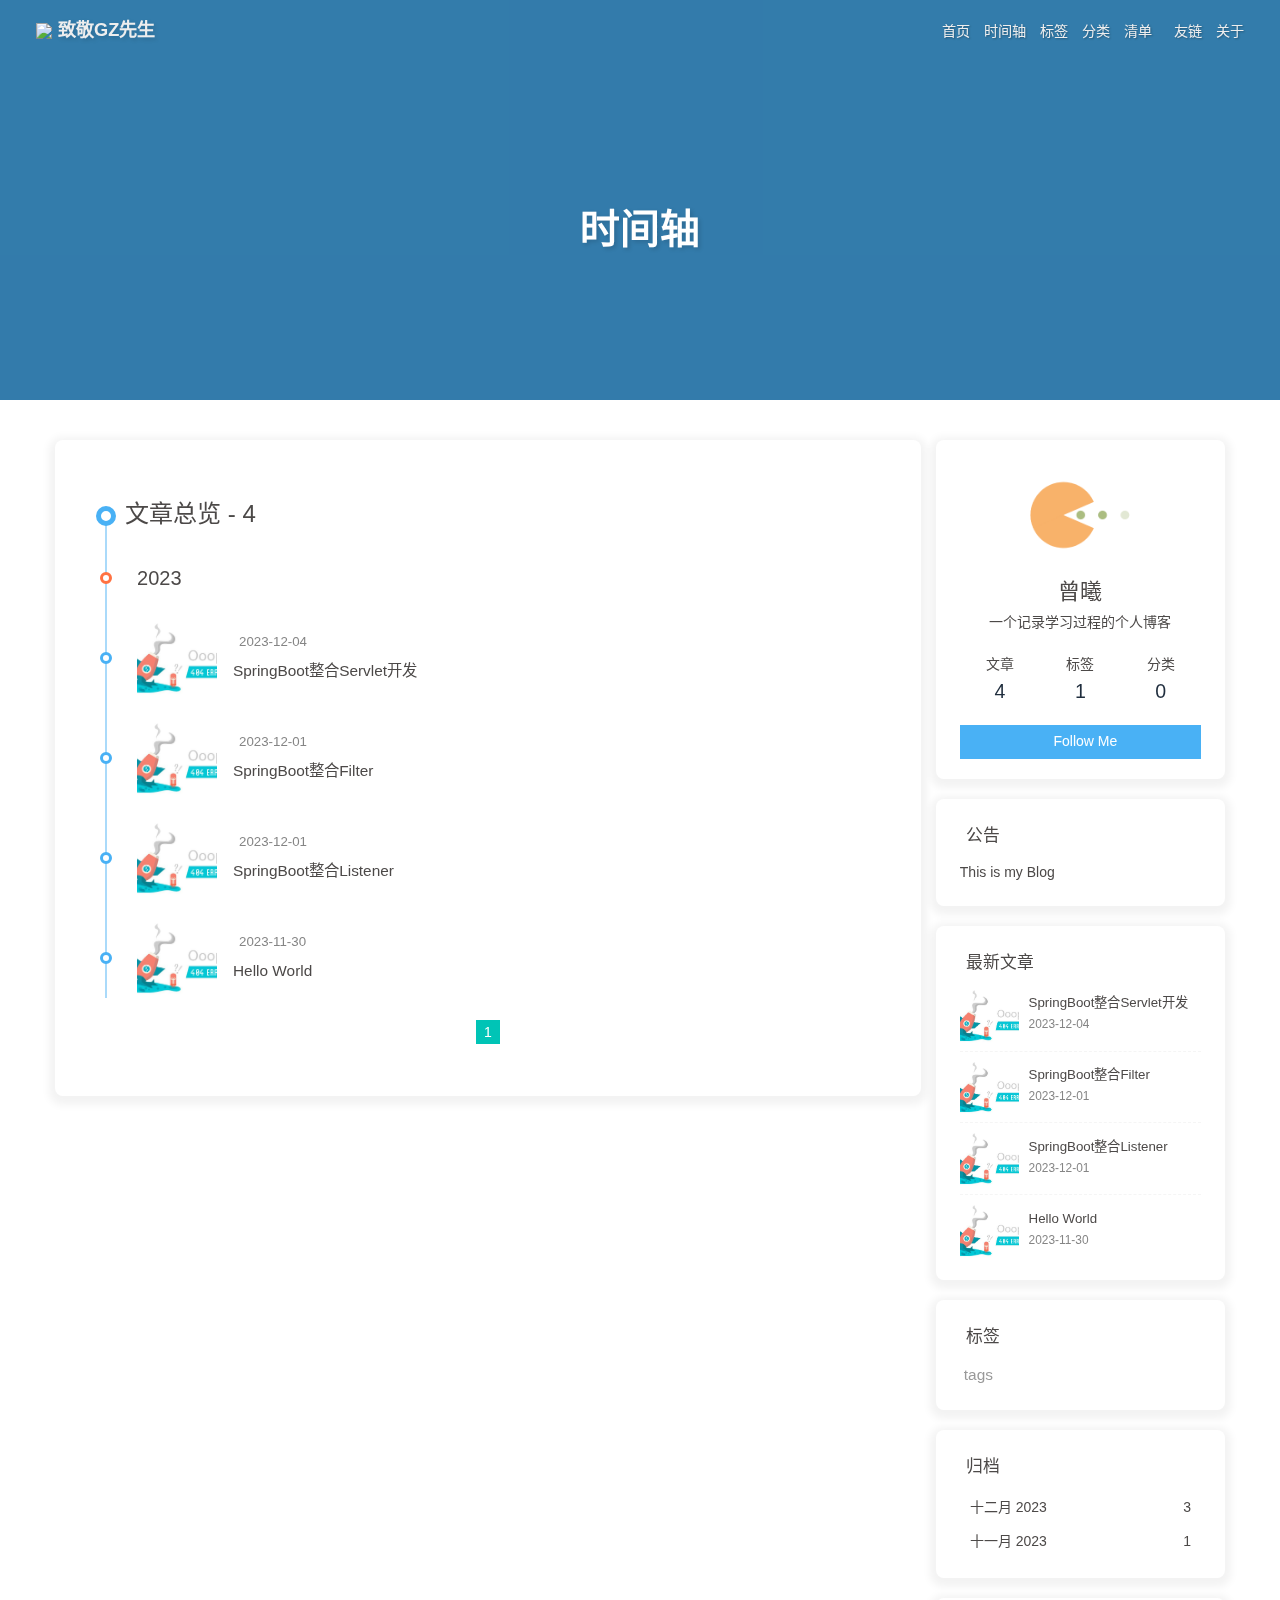
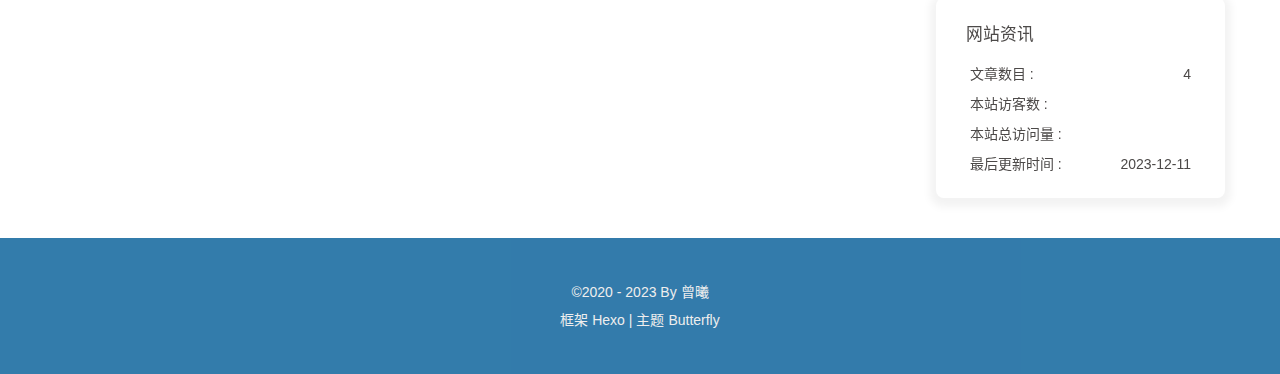
==== commit 91e7b64c: "Site updated: 2023-12-11 15:30:10" ====
--- a/archives/index.html
+++ b/archives/index.html
@@ -1,15 +1,15 @@
-<!DOCTYPE html><html lang="zh-CN" data-theme="light"><head><meta charset="UTF-8"><meta http-equiv="X-UA-Compatible" content="IE=edge"><meta name="viewport" content="width=device-width, initial-scale=1.0,viewport-fit=cover"><title>时间轴 | 致敬GZ</title><meta name="author" content="曾曦,481524486@qq.com"><meta name="copyright" content="曾曦"><meta name="format-detection" content="telephone=no"><meta name="theme-color" content="#ffffff"><meta name="description" content="一个简单的描述">
+<!DOCTYPE html><html lang="zh-CN" data-theme="light"><head><meta charset="UTF-8"><meta http-equiv="X-UA-Compatible" content="IE=edge"><meta name="viewport" content="width=device-width, initial-scale=1.0,viewport-fit=cover"><title>时间轴 | 致敬GZ先生</title><meta name="author" content="曾曦,481524486@qq.com"><meta name="copyright" content="曾曦"><meta name="format-detection" content="telephone=no"><meta name="theme-color" content="#ffffff"><meta name="description" content="一个记录学习过程的个人博客">
 <meta property="og:type" content="website">
 <meta property="og:title" content="时间轴">
-<meta property="og:url" content="http://example.com/archives/index.html">
-<meta property="og:site_name" content="致敬GZ">
-<meta property="og:description" content="一个简单的描述">
+<meta property="og:url" content="http://zengxi.cc/archives/index.html">
+<meta property="og:site_name" content="致敬GZ先生">
+<meta property="og:description" content="一个记录学习过程的个人博客">
 <meta property="og:locale" content="zh_CN">
 <meta property="og:image" content="http://m.imeitou.com/uploads/allimg/220619/6-220619102I7.jpg">
 <meta property="article:author" content="曾曦">
-<meta property="article:tag" content="简单">
+<meta property="article:tag" content="java,学习,简单">
 <meta name="twitter:card" content="summary">
-<meta name="twitter:image" content="http://m.imeitou.com/uploads/allimg/220619/6-220619102I7.jpg"><link rel="shortcut icon" href="/img/favicon.png"><link rel="canonical" href="http://example.com/archives/index.html"><link rel="preconnect" href="//cdn.jsdelivr.net"/><link rel="preconnect" href="//busuanzi.ibruce.info"/><link rel="stylesheet" href="/css/index.css"><link rel="stylesheet" href="https://cdn.jsdelivr.net/npm/@fortawesome/fontawesome-free/css/all.min.css"><link rel="stylesheet" href="https://cdn.jsdelivr.net/npm/@fancyapps/ui/dist/fancybox/fancybox.min.css" media="print" onload="this.media='all'"><script>const GLOBAL_CONFIG = {
+<meta name="twitter:image" content="http://m.imeitou.com/uploads/allimg/220619/6-220619102I7.jpg"><link rel="shortcut icon" href="/img/favicon.png"><link rel="canonical" href="http://zengxi.cc/archives/index.html"><link rel="preconnect" href="//cdn.jsdelivr.net"/><link rel="preconnect" href="//busuanzi.ibruce.info"/><link rel="stylesheet" href="/css/index.css"><link rel="stylesheet" href="https://cdn.jsdelivr.net/npm/@fortawesome/fontawesome-free/css/all.min.css"><link rel="stylesheet" href="https://cdn.jsdelivr.net/npm/@fancyapps/ui/dist/fancybox/fancybox.min.css" media="print" onload="this.media='all'"><script>const GLOBAL_CONFIG = {
   root: '/',
   algolia: undefined,
   localSearch: undefined,
@@ -54,7 +54,7 @@
   isHome: false,
   isHighlightShrink: false,
   isToc: false,
-  postUpdate: '2023-12-08 10:31:26'
+  postUpdate: '2023-12-11 15:29:59'
 }</script><script>(win=>{
       win.saveToLocal = {
         set: (key, value, ttl) => {
@@ -151,4 +151,4 @@
         }
       }
       detectApple()
-    })(window)</script><meta name="generator" content="Hexo 7.0.0"></head><body><div id="web_bg"></div><div id="sidebar"><div id="menu-mask"></div><div id="sidebar-menus"><div class="avatar-img is-center"><img src="http://m.imeitou.com/uploads/allimg/220619/6-220619102I7.jpg" onerror="onerror=null;src='/img/friend_404.gif'" alt="avatar"/></div><div class="sidebar-site-data site-data is-center"><a href="/archives/"><div class="headline">文章</div><div class="length-num">4</div></a><a href="/tags/"><div class="headline">标签</div><div class="length-num">1</div></a><a href="/categories/"><div class="headline">分类</div><div class="length-num">0</div></a></div><hr class="custom-hr"/><div class="menus_items"><div class="menus_item"><a class="site-page" href="/"><i class="fa-fw fas fa-home"></i><span> 首页</span></a></div><div class="menus_item"><a class="site-page" href="/archives/"><i class="fa-fw fas fa-archive"></i><span> 时间轴</span></a></div><div class="menus_item"><a class="site-page" href="/tags/"><i class="fa-fw fas fa-tags"></i><span> 标签</span></a></div><div class="menus_item"><a class="site-page" href="/categories/"><i class="fa-fw fas fa-folder-open"></i><span> 分类</span></a></div><div class="menus_item"><a class="site-page group" href="javascript:void(0);"><i class="fa-fw fa fa-heartbeat"></i><span> 清单</span><i class="fas fa-chevron-down"></i></a><ul class="menus_item_child"><li><a class="site-page child" href="/music/"><i class="fa-fw fas fa-music"></i><span> 音乐</span></a></li><li><a class="site-page child" href="/Gallery/"><i class="fa-fw fas fa-images"></i><span> 照片</span></a></li><li><a class="site-page child" href="/movies/"><i class="fa-fw fas fa-video"></i><span> 电影</span></a></li></ul></div><div class="menus_item"><a class="site-page" href="/link/"><i class="fa-fw fas fa-link"></i><span> 友链</span></a></div><div class="menus_item"><a class="site-page" href="/about/"><i class="fa-fw fas fa-heart"></i><span> 关于</span></a></div></div></div></div><div class="page" id="body-wrap"><header class="not-home-page" id="page-header"><nav id="nav"><span id="blog-info"><a href="/" title="致敬GZ"><img class="site-icon" src="http://m.imeitou.com/uploads/allimg/220619/6-220619102I7.jpg"/><span class="site-name">致敬GZ</span></a></span><div id="menus"><div class="menus_items"><div class="menus_item"><a class="site-page" href="/"><i class="fa-fw fas fa-home"></i><span> 首页</span></a></div><div class="menus_item"><a class="site-page" href="/archives/"><i class="fa-fw fas fa-archive"></i><span> 时间轴</span></a></div><div class="menus_item"><a class="site-page" href="/tags/"><i class="fa-fw fas fa-tags"></i><span> 标签</span></a></div><div class="menus_item"><a class="site-page" href="/categories/"><i class="fa-fw fas fa-folder-open"></i><span> 分类</span></a></div><div class="menus_item"><a class="site-page group" href="javascript:void(0);"><i class="fa-fw fa fa-heartbeat"></i><span> 清单</span><i class="fas fa-chevron-down"></i></a><ul class="menus_item_child"><li><a class="site-page child" href="/music/"><i class="fa-fw fas fa-music"></i><span> 音乐</span></a></li><li><a class="site-page child" href="/Gallery/"><i class="fa-fw fas fa-images"></i><span> 照片</span></a></li><li><a class="site-page child" href="/movies/"><i class="fa-fw fas fa-video"></i><span> 电影</span></a></li></ul></div><div class="menus_item"><a class="site-page" href="/link/"><i class="fa-fw fas fa-link"></i><span> 友链</span></a></div><div class="menus_item"><a class="site-page" href="/about/"><i class="fa-fw fas fa-heart"></i><span> 关于</span></a></div></div><div id="toggle-menu"><a class="site-page" href="javascript:void(0);"><i class="fas fa-bars fa-fw"></i></a></div></div></nav><div id="page-site-info"><h1 id="site-title">时间轴</h1></div></header><main class="layout" id="content-inner"><div id="archive"><div class="article-sort-title">文章总览 - 4</div><div class="article-sort"><div class="article-sort-item year">2023</div><div class="article-sort-item"><a class="article-sort-item-img" href="/2023/12/04/SpringBoot%E6%95%B4%E5%90%88web%E5%BC%80%E5%8F%91/" title="SpringBoot整合Servlet开发"><img src="https://img0.baidu.com/it/u=4254824409,796214573&amp;fm=253&amp;fmt=auto&amp;app=138&amp;f=JPEG?w=500&amp;h=1082" alt="SpringBoot整合Servlet开发" onerror="this.onerror=null;this.src='/img/404.jpg'"></a><div class="article-sort-item-info"><div class="article-sort-item-time"><i class="far fa-calendar-alt"></i><time class="post-meta-date-created" datetime="2023-12-04T03:55:44.000Z" title="发表于 2023-12-04 11:55:44">2023-12-04</time></div><a class="article-sort-item-title" href="/2023/12/04/SpringBoot%E6%95%B4%E5%90%88web%E5%BC%80%E5%8F%91/" title="SpringBoot整合Servlet开发">SpringBoot整合Servlet开发</a></div></div><div class="article-sort-item"><a class="article-sort-item-img" href="/2023/12/01/SpringBoot%E6%95%B4%E5%90%88Filter/" title="SpringBoot整合Filter"><img src="https://i.loli.net/2020/05/01/gkihqEjXxJ5UZ1C.jpg" alt="SpringBoot整合Filter" onerror="this.onerror=null;this.src='/img/404.jpg'"></a><div class="article-sort-item-info"><div class="article-sort-item-time"><i class="far fa-calendar-alt"></i><time class="post-meta-date-created" datetime="2023-12-01T06:34:58.267Z" title="发表于 2023-12-01 14:34:58">2023-12-01</time></div><a class="article-sort-item-title" href="/2023/12/01/SpringBoot%E6%95%B4%E5%90%88Filter/" title="SpringBoot整合Filter">SpringBoot整合Filter</a></div></div><div class="article-sort-item"><a class="article-sort-item-img" href="/2023/12/01/SpringBoot%E6%95%B4%E5%90%88Listener/" title="SpringBoot整合Listener"><img src="https://img1.baidu.com/it/u=378328756,4285040006&amp;fm=253&amp;fmt=auto&amp;app=138&amp;f=JPEG?w=500&amp;h=625" alt="SpringBoot整合Listener" onerror="this.onerror=null;this.src='/img/404.jpg'"></a><div class="article-sort-item-info"><div class="article-sort-item-time"><i class="far fa-calendar-alt"></i><time class="post-meta-date-created" datetime="2023-12-01T02:56:57.000Z" title="发表于 2023-12-01 10:56:57">2023-12-01</time></div><a class="article-sort-item-title" href="/2023/12/01/SpringBoot%E6%95%B4%E5%90%88Listener/" title="SpringBoot整合Listener">SpringBoot整合Listener</a></div></div><div class="article-sort-item"><a class="article-sort-item-img" href="/2023/11/30/hello-world/" title="Hello World"><img src="https://i.loli.net/2020/05/01/gkihqEjXxJ5UZ1C.jpg" alt="Hello World" onerror="this.onerror=null;this.src='/img/404.jpg'"></a><div class="article-sort-item-info"><div class="article-sort-item-time"><i class="far fa-calendar-alt"></i><time class="post-meta-date-created" datetime="2023-11-30T11:37:37.885Z" title="发表于 2023-11-30 19:37:37">2023-11-30</time></div><a class="article-sort-item-title" href="/2023/11/30/hello-world/" title="Hello World">Hello World</a></div></div></div><nav id="pagination"><div class="pagination"><span class="page-number current">1</span></div></nav></div><div class="aside-content" id="aside-content"><div class="card-widget card-info"><div class="is-center"><div class="avatar-img"><img src="http://m.imeitou.com/uploads/allimg/220619/6-220619102I7.jpg" onerror="this.onerror=null;this.src='/img/friend_404.gif'" alt="avatar"/></div><div class="author-info__name">曾曦</div><div class="author-info__description">一个简单的描述</div></div><div class="card-info-data site-data is-center"><a href="/archives/"><div class="headline">文章</div><div class="length-num">4</div></a><a href="/tags/"><div class="headline">标签</div><div class="length-num">1</div></a><a href="/categories/"><div class="headline">分类</div><div class="length-num">0</div></a></div><a id="card-info-btn" target="_blank" rel="noopener" href="https://github.com/xxxxxx"><i class="fab fa-github"></i><span>Follow Me</span></a></div><div class="card-widget card-announcement"><div class="item-headline"><i class="fas fa-bullhorn fa-shake"></i><span>公告</span></div><div class="announcement_content">This is my Blog</div></div><div class="sticky_layout"><div class="card-widget card-recent-post"><div class="item-headline"><i class="fas fa-history"></i><span>最新文章</span></div><div class="aside-list"><div class="aside-list-item"><a class="thumbnail" href="/2023/12/04/SpringBoot%E6%95%B4%E5%90%88web%E5%BC%80%E5%8F%91/" title="SpringBoot整合Servlet开发"><img src="https://img0.baidu.com/it/u=4254824409,796214573&amp;fm=253&amp;fmt=auto&amp;app=138&amp;f=JPEG?w=500&amp;h=1082" onerror="this.onerror=null;this.src='/img/404.jpg'" alt="SpringBoot整合Servlet开发"/></a><div class="content"><a class="title" href="/2023/12/04/SpringBoot%E6%95%B4%E5%90%88web%E5%BC%80%E5%8F%91/" title="SpringBoot整合Servlet开发">SpringBoot整合Servlet开发</a><time datetime="2023-12-04T03:55:44.000Z" title="发表于 2023-12-04 11:55:44">2023-12-04</time></div></div><div class="aside-list-item"><a class="thumbnail" href="/2023/12/01/SpringBoot%E6%95%B4%E5%90%88Filter/" title="SpringBoot整合Filter"><img src="https://i.loli.net/2020/05/01/gkihqEjXxJ5UZ1C.jpg" onerror="this.onerror=null;this.src='/img/404.jpg'" alt="SpringBoot整合Filter"/></a><div class="content"><a class="title" href="/2023/12/01/SpringBoot%E6%95%B4%E5%90%88Filter/" title="SpringBoot整合Filter">SpringBoot整合Filter</a><time datetime="2023-12-01T06:34:58.267Z" title="发表于 2023-12-01 14:34:58">2023-12-01</time></div></div><div class="aside-list-item"><a class="thumbnail" href="/2023/12/01/SpringBoot%E6%95%B4%E5%90%88Listener/" title="SpringBoot整合Listener"><img src="https://img1.baidu.com/it/u=378328756,4285040006&amp;fm=253&amp;fmt=auto&amp;app=138&amp;f=JPEG?w=500&amp;h=625" onerror="this.onerror=null;this.src='/img/404.jpg'" alt="SpringBoot整合Listener"/></a><div class="content"><a class="title" href="/2023/12/01/SpringBoot%E6%95%B4%E5%90%88Listener/" title="SpringBoot整合Listener">SpringBoot整合Listener</a><time datetime="2023-12-01T02:56:57.000Z" title="发表于 2023-12-01 10:56:57">2023-12-01</time></div></div><div class="aside-list-item"><a class="thumbnail" href="/2023/11/30/hello-world/" title="Hello World"><img src="https://i.loli.net/2020/05/01/gkihqEjXxJ5UZ1C.jpg" onerror="this.onerror=null;this.src='/img/404.jpg'" alt="Hello World"/></a><div class="content"><a class="title" href="/2023/11/30/hello-world/" title="Hello World">Hello World</a><time datetime="2023-11-30T11:37:37.885Z" title="发表于 2023-11-30 19:37:37">2023-11-30</time></div></div></div></div><div class="card-widget card-tags"><div class="item-headline"><i class="fas fa-tags"></i><span>标签</span></div><div class="card-tag-cloud"><a href="/tags/tags/" style="font-size: 1.1em; color: #999">tags</a></div></div><div class="card-widget card-archives"><div class="item-headline"><i class="fas fa-archive"></i><span>归档</span></div><ul class="card-archive-list"><li class="card-archive-list-item"><a class="card-archive-list-link" href="/archives/2023/12/"><span class="card-archive-list-date">十二月 2023</span><span class="card-archive-list-count">3</span></a></li><li class="card-archive-list-item"><a class="card-archive-list-link" href="/archives/2023/11/"><span class="card-archive-list-date">十一月 2023</span><span class="card-archive-list-count">1</span></a></li></ul></div><div class="card-widget card-webinfo"><div class="item-headline"><i class="fas fa-chart-line"></i><span>网站资讯</span></div><div class="webinfo"><div class="webinfo-item"><div class="item-name">文章数目 :</div><div class="item-count">4</div></div><div class="webinfo-item"><div class="item-name">本站访客数 :</div><div class="item-count" id="busuanzi_value_site_uv"><i class="fa-solid fa-spinner fa-spin"></i></div></div><div class="webinfo-item"><div class="item-name">本站总访问量 :</div><div class="item-count" id="busuanzi_value_site_pv"><i class="fa-solid fa-spinner fa-spin"></i></div></div><div class="webinfo-item"><div class="item-name">最后更新时间 :</div><div class="item-count" id="last-push-date" data-lastPushDate="2023-12-08T02:31:26.644Z"><i class="fa-solid fa-spinner fa-spin"></i></div></div></div></div></div></div></main><footer id="footer"><div id="footer-wrap"><div class="copyright">&copy;2020 - 2023 By 曾曦</div><div class="framework-info"><span>框架 </span><a target="_blank" rel="noopener" href="https://hexo.io">Hexo</a><span class="footer-separator">|</span><span>主题 </span><a target="_blank" rel="noopener" href="https://github.com/jerryc127/hexo-theme-butterfly">Butterfly</a></div></div></footer></div><div id="rightside"><div id="rightside-config-hide"><button id="darkmode" type="button" title="浅色和深色模式转换"><i class="fas fa-adjust"></i></button><button id="hide-aside-btn" type="button" title="单栏和双栏切换"><i class="fas fa-arrows-alt-h"></i></button></div><div id="rightside-config-show"><button id="rightside-config" type="button" title="设置"><i class="fas fa-cog fa-spin"></i></button><button id="go-up" type="button" title="回到顶部"><span class="scroll-percent"></span><i class="fas fa-arrow-up"></i></button></div></div><div><script src="/js/utils.js"></script><script src="/js/main.js"></script><script src="https://cdn.jsdelivr.net/npm/@fancyapps/ui/dist/fancybox/fancybox.umd.min.js"></script><div class="js-pjax"></div><script id="canvas_nest" defer="defer" color="255,255,255" opacity="0.7" zIndex="-1" count="99" mobile="false" src="https://cdn.jsdelivr.net/npm/butterfly-extsrc/dist/canvas-nest.min.js"></script><script id="click-heart" src="https://cdn.jsdelivr.net/npm/butterfly-extsrc/dist/click-heart.min.js" async="async" mobile="false"></script><script async data-pjax src="//busuanzi.ibruce.info/busuanzi/2.3/busuanzi.pure.mini.js"></script></div></body></html>+    })(window)</script><meta name="generator" content="Hexo 7.0.0"></head><body><div id="web_bg"></div><div id="sidebar"><div id="menu-mask"></div><div id="sidebar-menus"><div class="avatar-img is-center"><img src="http://m.imeitou.com/uploads/allimg/220619/6-220619102I7.jpg" onerror="onerror=null;src='/img/friend_404.gif'" alt="avatar"/></div><div class="sidebar-site-data site-data is-center"><a href="/archives/"><div class="headline">文章</div><div class="length-num">4</div></a><a href="/tags/"><div class="headline">标签</div><div class="length-num">1</div></a><a href="/categories/"><div class="headline">分类</div><div class="length-num">0</div></a></div><hr class="custom-hr"/><div class="menus_items"><div class="menus_item"><a class="site-page" href="/"><i class="fa-fw fas fa-home"></i><span> 首页</span></a></div><div class="menus_item"><a class="site-page" href="/archives/"><i class="fa-fw fas fa-archive"></i><span> 时间轴</span></a></div><div class="menus_item"><a class="site-page" href="/tags/"><i class="fa-fw fas fa-tags"></i><span> 标签</span></a></div><div class="menus_item"><a class="site-page" href="/categories/"><i class="fa-fw fas fa-folder-open"></i><span> 分类</span></a></div><div class="menus_item"><a class="site-page group" href="javascript:void(0);"><i class="fa-fw fa fa-heartbeat"></i><span> 清单</span><i class="fas fa-chevron-down"></i></a><ul class="menus_item_child"><li><a class="site-page child" href="/music/"><i class="fa-fw fas fa-music"></i><span> 音乐</span></a></li><li><a class="site-page child" href="/Gallery/"><i class="fa-fw fas fa-images"></i><span> 照片</span></a></li><li><a class="site-page child" href="/movies/"><i class="fa-fw fas fa-video"></i><span> 电影</span></a></li></ul></div><div class="menus_item"><a class="site-page" href="/link/"><i class="fa-fw fas fa-link"></i><span> 友链</span></a></div><div class="menus_item"><a class="site-page" href="/about/"><i class="fa-fw fas fa-heart"></i><span> 关于</span></a></div></div></div></div><div class="page" id="body-wrap"><header class="not-home-page" id="page-header"><nav id="nav"><span id="blog-info"><a href="/" title="致敬GZ先生"><img class="site-icon" src="http://m.imeitou.com/uploads/allimg/220619/6-220619102I7.jpg"/><span class="site-name">致敬GZ先生</span></a></span><div id="menus"><div class="menus_items"><div class="menus_item"><a class="site-page" href="/"><i class="fa-fw fas fa-home"></i><span> 首页</span></a></div><div class="menus_item"><a class="site-page" href="/archives/"><i class="fa-fw fas fa-archive"></i><span> 时间轴</span></a></div><div class="menus_item"><a class="site-page" href="/tags/"><i class="fa-fw fas fa-tags"></i><span> 标签</span></a></div><div class="menus_item"><a class="site-page" href="/categories/"><i class="fa-fw fas fa-folder-open"></i><span> 分类</span></a></div><div class="menus_item"><a class="site-page group" href="javascript:void(0);"><i class="fa-fw fa fa-heartbeat"></i><span> 清单</span><i class="fas fa-chevron-down"></i></a><ul class="menus_item_child"><li><a class="site-page child" href="/music/"><i class="fa-fw fas fa-music"></i><span> 音乐</span></a></li><li><a class="site-page child" href="/Gallery/"><i class="fa-fw fas fa-images"></i><span> 照片</span></a></li><li><a class="site-page child" href="/movies/"><i class="fa-fw fas fa-video"></i><span> 电影</span></a></li></ul></div><div class="menus_item"><a class="site-page" href="/link/"><i class="fa-fw fas fa-link"></i><span> 友链</span></a></div><div class="menus_item"><a class="site-page" href="/about/"><i class="fa-fw fas fa-heart"></i><span> 关于</span></a></div></div><div id="toggle-menu"><a class="site-page" href="javascript:void(0);"><i class="fas fa-bars fa-fw"></i></a></div></div></nav><div id="page-site-info"><h1 id="site-title">时间轴</h1></div></header><main class="layout" id="content-inner"><div id="archive"><div class="article-sort-title">文章总览 - 4</div><div class="article-sort"><div class="article-sort-item year">2023</div><div class="article-sort-item"><a class="article-sort-item-img" href="/2023/12/04/SpringBoot%E6%95%B4%E5%90%88web%E5%BC%80%E5%8F%91/" title="SpringBoot整合Servlet开发"><img src="https://i.loli.net/2020/05/01/gkihqEjXxJ5UZ1C.jpg" alt="SpringBoot整合Servlet开发" onerror="this.onerror=null;this.src='/img/404.jpg'"></a><div class="article-sort-item-info"><div class="article-sort-item-time"><i class="far fa-calendar-alt"></i><time class="post-meta-date-created" datetime="2023-12-04T03:55:44.000Z" title="发表于 2023-12-04 11:55:44">2023-12-04</time></div><a class="article-sort-item-title" href="/2023/12/04/SpringBoot%E6%95%B4%E5%90%88web%E5%BC%80%E5%8F%91/" title="SpringBoot整合Servlet开发">SpringBoot整合Servlet开发</a></div></div><div class="article-sort-item"><a class="article-sort-item-img" href="/2023/12/01/SpringBoot%E6%95%B4%E5%90%88Filter/" title="SpringBoot整合Filter"><img src="https://img2.baidu.com/it/u=2164804156,3068738387&amp;fm=253&amp;fmt=auto&amp;app=138&amp;f=JPEG?w=500&amp;h=1000" alt="SpringBoot整合Filter" onerror="this.onerror=null;this.src='/img/404.jpg'"></a><div class="article-sort-item-info"><div class="article-sort-item-time"><i class="far fa-calendar-alt"></i><time class="post-meta-date-created" datetime="2023-12-01T06:34:58.267Z" title="发表于 2023-12-01 14:34:58">2023-12-01</time></div><a class="article-sort-item-title" href="/2023/12/01/SpringBoot%E6%95%B4%E5%90%88Filter/" title="SpringBoot整合Filter">SpringBoot整合Filter</a></div></div><div class="article-sort-item"><a class="article-sort-item-img" href="/2023/12/01/SpringBoot%E6%95%B4%E5%90%88Listener/" title="SpringBoot整合Listener"><img src="https://img2.baidu.com/it/u=2164804156,3068738387&amp;fm=253&amp;fmt=auto&amp;app=138&amp;f=JPEG?w=500&amp;h=1000" alt="SpringBoot整合Listener" onerror="this.onerror=null;this.src='/img/404.jpg'"></a><div class="article-sort-item-info"><div class="article-sort-item-time"><i class="far fa-calendar-alt"></i><time class="post-meta-date-created" datetime="2023-12-01T02:56:57.000Z" title="发表于 2023-12-01 10:56:57">2023-12-01</time></div><a class="article-sort-item-title" href="/2023/12/01/SpringBoot%E6%95%B4%E5%90%88Listener/" title="SpringBoot整合Listener">SpringBoot整合Listener</a></div></div><div class="article-sort-item"><a class="article-sort-item-img" href="/2023/11/30/hello-world/" title="Hello World"><img src="https://img2.baidu.com/it/u=3876882536,3072541815&amp;fm=253&amp;fmt=auto&amp;app=138&amp;f=JPEG?w=500&amp;h=615" alt="Hello World" onerror="this.onerror=null;this.src='/img/404.jpg'"></a><div class="article-sort-item-info"><div class="article-sort-item-time"><i class="far fa-calendar-alt"></i><time class="post-meta-date-created" datetime="2023-11-30T11:37:37.885Z" title="发表于 2023-11-30 19:37:37">2023-11-30</time></div><a class="article-sort-item-title" href="/2023/11/30/hello-world/" title="Hello World">Hello World</a></div></div></div><nav id="pagination"><div class="pagination"><span class="page-number current">1</span></div></nav></div><div class="aside-content" id="aside-content"><div class="card-widget card-info"><div class="is-center"><div class="avatar-img"><img src="http://m.imeitou.com/uploads/allimg/220619/6-220619102I7.jpg" onerror="this.onerror=null;this.src='/img/friend_404.gif'" alt="avatar"/></div><div class="author-info__name">曾曦</div><div class="author-info__description">一个记录学习过程的个人博客</div></div><div class="card-info-data site-data is-center"><a href="/archives/"><div class="headline">文章</div><div class="length-num">4</div></a><a href="/tags/"><div class="headline">标签</div><div class="length-num">1</div></a><a href="/categories/"><div class="headline">分类</div><div class="length-num">0</div></a></div><a id="card-info-btn" target="_blank" rel="noopener" href="https://github.com/xxxxxx"><i class="fab fa-github"></i><span>Follow Me</span></a></div><div class="card-widget card-announcement"><div class="item-headline"><i class="fas fa-bullhorn fa-shake"></i><span>公告</span></div><div class="announcement_content">This is my Blog</div></div><div class="sticky_layout"><div class="card-widget card-recent-post"><div class="item-headline"><i class="fas fa-history"></i><span>最新文章</span></div><div class="aside-list"><div class="aside-list-item"><a class="thumbnail" href="/2023/12/04/SpringBoot%E6%95%B4%E5%90%88web%E5%BC%80%E5%8F%91/" title="SpringBoot整合Servlet开发"><img src="https://i.loli.net/2020/05/01/gkihqEjXxJ5UZ1C.jpg" onerror="this.onerror=null;this.src='/img/404.jpg'" alt="SpringBoot整合Servlet开发"/></a><div class="content"><a class="title" href="/2023/12/04/SpringBoot%E6%95%B4%E5%90%88web%E5%BC%80%E5%8F%91/" title="SpringBoot整合Servlet开发">SpringBoot整合Servlet开发</a><time datetime="2023-12-04T03:55:44.000Z" title="发表于 2023-12-04 11:55:44">2023-12-04</time></div></div><div class="aside-list-item"><a class="thumbnail" href="/2023/12/01/SpringBoot%E6%95%B4%E5%90%88Filter/" title="SpringBoot整合Filter"><img src="https://img2.baidu.com/it/u=2164804156,3068738387&amp;fm=253&amp;fmt=auto&amp;app=138&amp;f=JPEG?w=500&amp;h=1000" onerror="this.onerror=null;this.src='/img/404.jpg'" alt="SpringBoot整合Filter"/></a><div class="content"><a class="title" href="/2023/12/01/SpringBoot%E6%95%B4%E5%90%88Filter/" title="SpringBoot整合Filter">SpringBoot整合Filter</a><time datetime="2023-12-01T06:34:58.267Z" title="发表于 2023-12-01 14:34:58">2023-12-01</time></div></div><div class="aside-list-item"><a class="thumbnail" href="/2023/12/01/SpringBoot%E6%95%B4%E5%90%88Listener/" title="SpringBoot整合Listener"><img src="https://img2.baidu.com/it/u=2164804156,3068738387&amp;fm=253&amp;fmt=auto&amp;app=138&amp;f=JPEG?w=500&amp;h=1000" onerror="this.onerror=null;this.src='/img/404.jpg'" alt="SpringBoot整合Listener"/></a><div class="content"><a class="title" href="/2023/12/01/SpringBoot%E6%95%B4%E5%90%88Listener/" title="SpringBoot整合Listener">SpringBoot整合Listener</a><time datetime="2023-12-01T02:56:57.000Z" title="发表于 2023-12-01 10:56:57">2023-12-01</time></div></div><div class="aside-list-item"><a class="thumbnail" href="/2023/11/30/hello-world/" title="Hello World"><img src="https://img2.baidu.com/it/u=3876882536,3072541815&amp;fm=253&amp;fmt=auto&amp;app=138&amp;f=JPEG?w=500&amp;h=615" onerror="this.onerror=null;this.src='/img/404.jpg'" alt="Hello World"/></a><div class="content"><a class="title" href="/2023/11/30/hello-world/" title="Hello World">Hello World</a><time datetime="2023-11-30T11:37:37.885Z" title="发表于 2023-11-30 19:37:37">2023-11-30</time></div></div></div></div><div class="card-widget card-tags"><div class="item-headline"><i class="fas fa-tags"></i><span>标签</span></div><div class="card-tag-cloud"><a href="/tags/tags/" style="font-size: 1.1em; color: #999">tags</a></div></div><div class="card-widget card-archives"><div class="item-headline"><i class="fas fa-archive"></i><span>归档</span></div><ul class="card-archive-list"><li class="card-archive-list-item"><a class="card-archive-list-link" href="/archives/2023/12/"><span class="card-archive-list-date">十二月 2023</span><span class="card-archive-list-count">3</span></a></li><li class="card-archive-list-item"><a class="card-archive-list-link" href="/archives/2023/11/"><span class="card-archive-list-date">十一月 2023</span><span class="card-archive-list-count">1</span></a></li></ul></div><div class="card-widget card-webinfo"><div class="item-headline"><i class="fas fa-chart-line"></i><span>网站资讯</span></div><div class="webinfo"><div class="webinfo-item"><div class="item-name">文章数目 :</div><div class="item-count">4</div></div><div class="webinfo-item"><div class="item-name">本站访客数 :</div><div class="item-count" id="busuanzi_value_site_uv"><i class="fa-solid fa-spinner fa-spin"></i></div></div><div class="webinfo-item"><div class="item-name">本站总访问量 :</div><div class="item-count" id="busuanzi_value_site_pv"><i class="fa-solid fa-spinner fa-spin"></i></div></div><div class="webinfo-item"><div class="item-name">最后更新时间 :</div><div class="item-count" id="last-push-date" data-lastPushDate="2023-12-11T07:29:59.843Z"><i class="fa-solid fa-spinner fa-spin"></i></div></div></div></div></div></div></main><footer id="footer"><div id="footer-wrap"><div class="copyright">&copy;2020 - 2023 By 曾曦</div><div class="framework-info"><span>框架 </span><a target="_blank" rel="noopener" href="https://hexo.io">Hexo</a><span class="footer-separator">|</span><span>主题 </span><a target="_blank" rel="noopener" href="https://github.com/jerryc127/hexo-theme-butterfly">Butterfly</a></div></div></footer></div><div id="rightside"><div id="rightside-config-hide"><button id="darkmode" type="button" title="浅色和深色模式转换"><i class="fas fa-adjust"></i></button><button id="hide-aside-btn" type="button" title="单栏和双栏切换"><i class="fas fa-arrows-alt-h"></i></button></div><div id="rightside-config-show"><button id="rightside-config" type="button" title="设置"><i class="fas fa-cog fa-spin"></i></button><button id="go-up" type="button" title="回到顶部"><span class="scroll-percent"></span><i class="fas fa-arrow-up"></i></button></div></div><div><script src="/js/utils.js"></script><script src="/js/main.js"></script><script src="https://cdn.jsdelivr.net/npm/@fancyapps/ui/dist/fancybox/fancybox.umd.min.js"></script><div class="js-pjax"></div><script id="canvas_nest" defer="defer" color="255,255,255" opacity="0.7" zIndex="-1" count="99" mobile="false" src="https://cdn.jsdelivr.net/npm/butterfly-extsrc/dist/canvas-nest.min.js"></script><script id="click-heart" src="https://cdn.jsdelivr.net/npm/butterfly-extsrc/dist/click-heart.min.js" async="async" mobile="false"></script><script async data-pjax src="//busuanzi.ibruce.info/busuanzi/2.3/busuanzi.pure.mini.js"></script></div></body></html>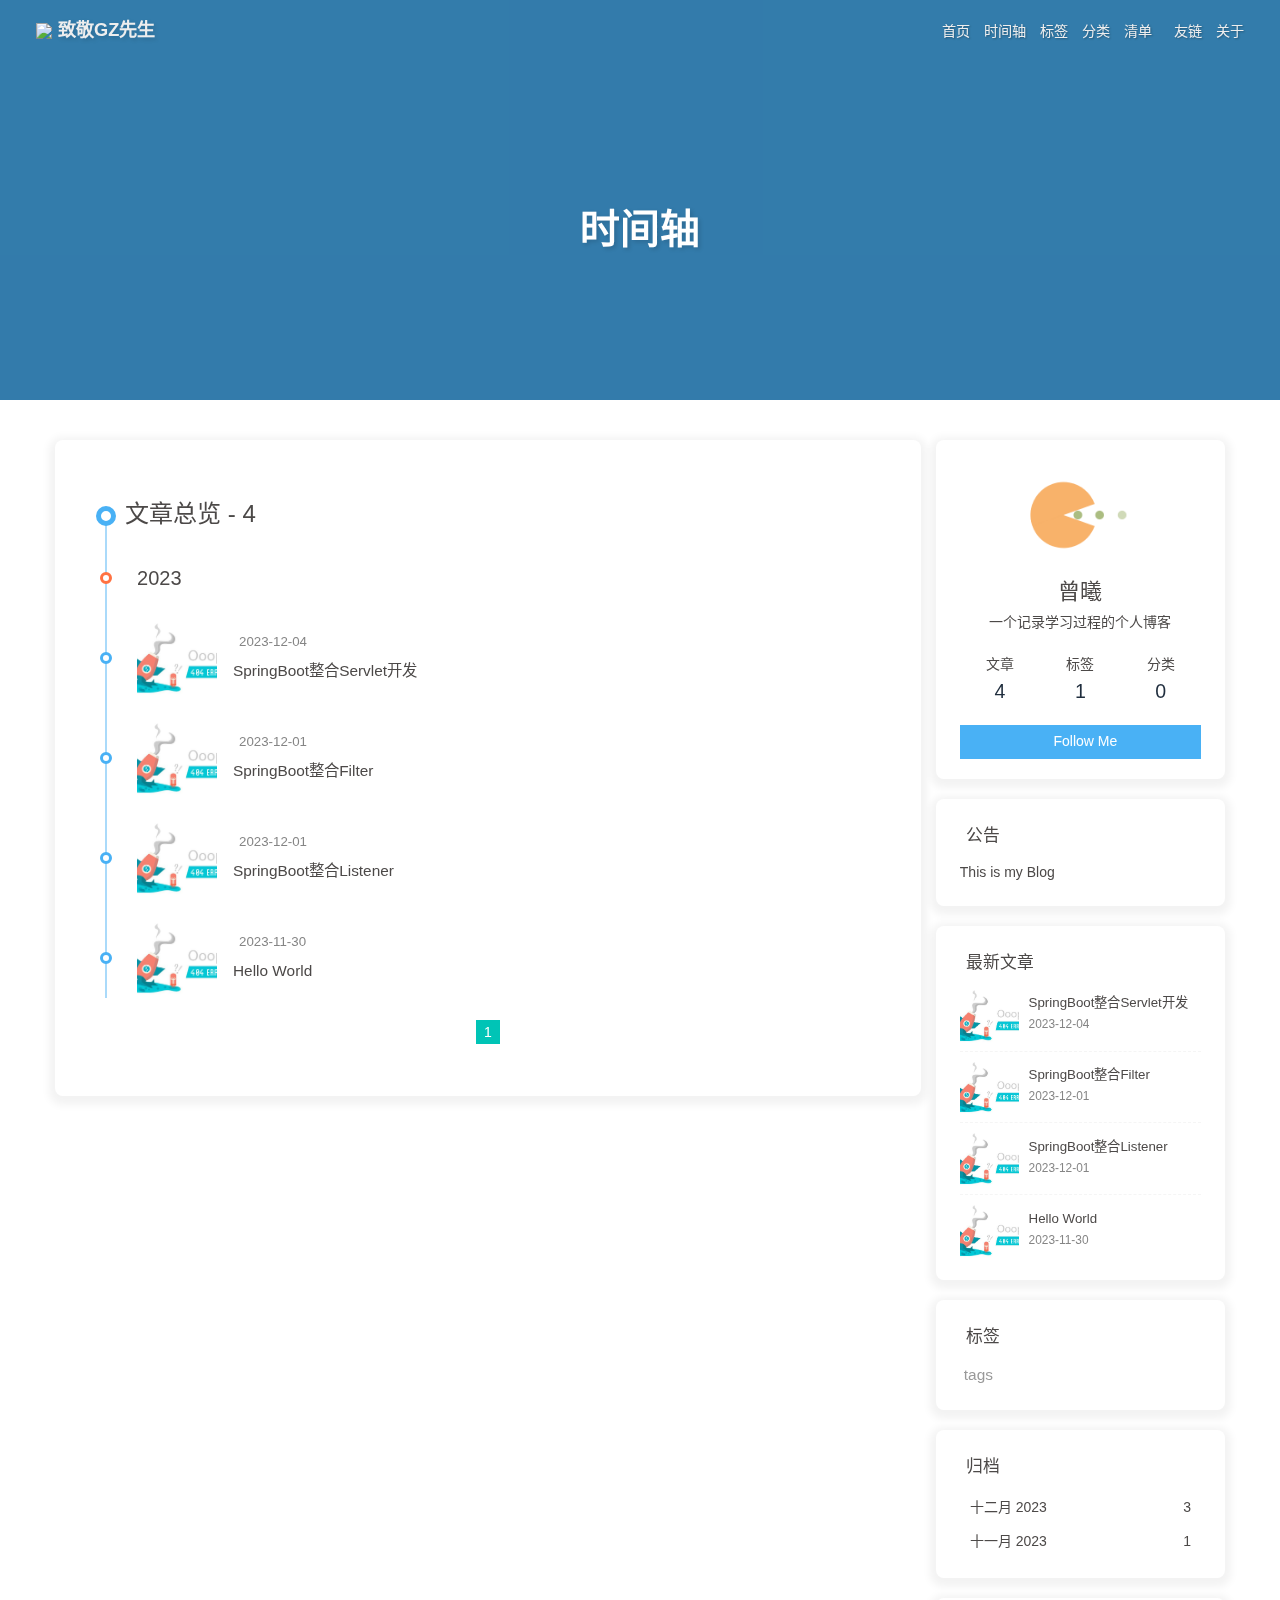
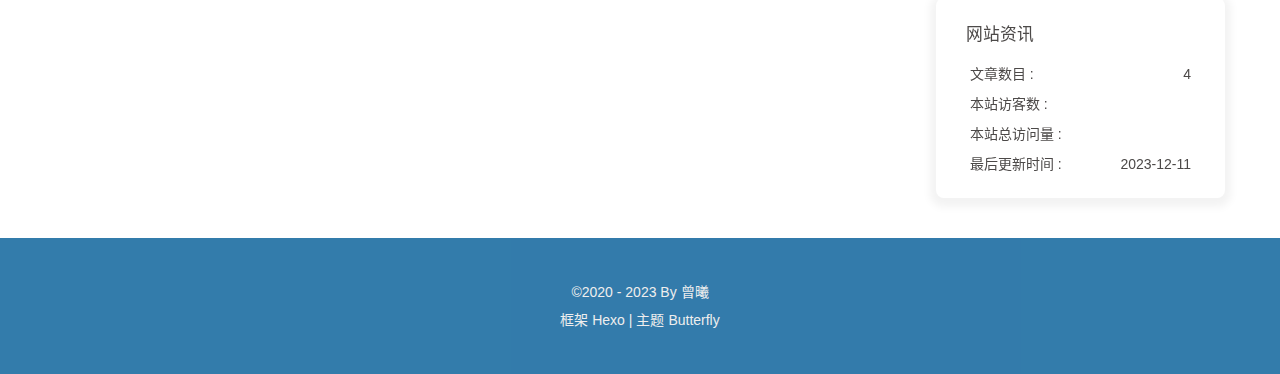
==== commit b286e370: "Site updated: 2023-12-11 15:52:45" ====
--- a/archives/index.html
+++ b/archives/index.html
@@ -54,7 +54,7 @@
   isHome: false,
   isHighlightShrink: false,
   isToc: false,
-  postUpdate: '2023-12-11 15:29:59'
+  postUpdate: '2023-12-11 15:52:35'
 }</script><script>(win=>{
       win.saveToLocal = {
         set: (key, value, ttl) => {
@@ -151,4 +151,4 @@
         }
       }
       detectApple()
-    })(window)</script><meta name="generator" content="Hexo 7.0.0"></head><body><div id="web_bg"></div><div id="sidebar"><div id="menu-mask"></div><div id="sidebar-menus"><div class="avatar-img is-center"><img src="http://m.imeitou.com/uploads/allimg/220619/6-220619102I7.jpg" onerror="onerror=null;src='/img/friend_404.gif'" alt="avatar"/></div><div class="sidebar-site-data site-data is-center"><a href="/archives/"><div class="headline">文章</div><div class="length-num">4</div></a><a href="/tags/"><div class="headline">标签</div><div class="length-num">1</div></a><a href="/categories/"><div class="headline">分类</div><div class="length-num">0</div></a></div><hr class="custom-hr"/><div class="menus_items"><div class="menus_item"><a class="site-page" href="/"><i class="fa-fw fas fa-home"></i><span> 首页</span></a></div><div class="menus_item"><a class="site-page" href="/archives/"><i class="fa-fw fas fa-archive"></i><span> 时间轴</span></a></div><div class="menus_item"><a class="site-page" href="/tags/"><i class="fa-fw fas fa-tags"></i><span> 标签</span></a></div><div class="menus_item"><a class="site-page" href="/categories/"><i class="fa-fw fas fa-folder-open"></i><span> 分类</span></a></div><div class="menus_item"><a class="site-page group" href="javascript:void(0);"><i class="fa-fw fa fa-heartbeat"></i><span> 清单</span><i class="fas fa-chevron-down"></i></a><ul class="menus_item_child"><li><a class="site-page child" href="/music/"><i class="fa-fw fas fa-music"></i><span> 音乐</span></a></li><li><a class="site-page child" href="/Gallery/"><i class="fa-fw fas fa-images"></i><span> 照片</span></a></li><li><a class="site-page child" href="/movies/"><i class="fa-fw fas fa-video"></i><span> 电影</span></a></li></ul></div><div class="menus_item"><a class="site-page" href="/link/"><i class="fa-fw fas fa-link"></i><span> 友链</span></a></div><div class="menus_item"><a class="site-page" href="/about/"><i class="fa-fw fas fa-heart"></i><span> 关于</span></a></div></div></div></div><div class="page" id="body-wrap"><header class="not-home-page" id="page-header"><nav id="nav"><span id="blog-info"><a href="/" title="致敬GZ先生"><img class="site-icon" src="http://m.imeitou.com/uploads/allimg/220619/6-220619102I7.jpg"/><span class="site-name">致敬GZ先生</span></a></span><div id="menus"><div class="menus_items"><div class="menus_item"><a class="site-page" href="/"><i class="fa-fw fas fa-home"></i><span> 首页</span></a></div><div class="menus_item"><a class="site-page" href="/archives/"><i class="fa-fw fas fa-archive"></i><span> 时间轴</span></a></div><div class="menus_item"><a class="site-page" href="/tags/"><i class="fa-fw fas fa-tags"></i><span> 标签</span></a></div><div class="menus_item"><a class="site-page" href="/categories/"><i class="fa-fw fas fa-folder-open"></i><span> 分类</span></a></div><div class="menus_item"><a class="site-page group" href="javascript:void(0);"><i class="fa-fw fa fa-heartbeat"></i><span> 清单</span><i class="fas fa-chevron-down"></i></a><ul class="menus_item_child"><li><a class="site-page child" href="/music/"><i class="fa-fw fas fa-music"></i><span> 音乐</span></a></li><li><a class="site-page child" href="/Gallery/"><i class="fa-fw fas fa-images"></i><span> 照片</span></a></li><li><a class="site-page child" href="/movies/"><i class="fa-fw fas fa-video"></i><span> 电影</span></a></li></ul></div><div class="menus_item"><a class="site-page" href="/link/"><i class="fa-fw fas fa-link"></i><span> 友链</span></a></div><div class="menus_item"><a class="site-page" href="/about/"><i class="fa-fw fas fa-heart"></i><span> 关于</span></a></div></div><div id="toggle-menu"><a class="site-page" href="javascript:void(0);"><i class="fas fa-bars fa-fw"></i></a></div></div></nav><div id="page-site-info"><h1 id="site-title">时间轴</h1></div></header><main class="layout" id="content-inner"><div id="archive"><div class="article-sort-title">文章总览 - 4</div><div class="article-sort"><div class="article-sort-item year">2023</div><div class="article-sort-item"><a class="article-sort-item-img" href="/2023/12/04/SpringBoot%E6%95%B4%E5%90%88web%E5%BC%80%E5%8F%91/" title="SpringBoot整合Servlet开发"><img src="https://i.loli.net/2020/05/01/gkihqEjXxJ5UZ1C.jpg" alt="SpringBoot整合Servlet开发" onerror="this.onerror=null;this.src='/img/404.jpg'"></a><div class="article-sort-item-info"><div class="article-sort-item-time"><i class="far fa-calendar-alt"></i><time class="post-meta-date-created" datetime="2023-12-04T03:55:44.000Z" title="发表于 2023-12-04 11:55:44">2023-12-04</time></div><a class="article-sort-item-title" href="/2023/12/04/SpringBoot%E6%95%B4%E5%90%88web%E5%BC%80%E5%8F%91/" title="SpringBoot整合Servlet开发">SpringBoot整合Servlet开发</a></div></div><div class="article-sort-item"><a class="article-sort-item-img" href="/2023/12/01/SpringBoot%E6%95%B4%E5%90%88Filter/" title="SpringBoot整合Filter"><img src="https://img2.baidu.com/it/u=2164804156,3068738387&amp;fm=253&amp;fmt=auto&amp;app=138&amp;f=JPEG?w=500&amp;h=1000" alt="SpringBoot整合Filter" onerror="this.onerror=null;this.src='/img/404.jpg'"></a><div class="article-sort-item-info"><div class="article-sort-item-time"><i class="far fa-calendar-alt"></i><time class="post-meta-date-created" datetime="2023-12-01T06:34:58.267Z" title="发表于 2023-12-01 14:34:58">2023-12-01</time></div><a class="article-sort-item-title" href="/2023/12/01/SpringBoot%E6%95%B4%E5%90%88Filter/" title="SpringBoot整合Filter">SpringBoot整合Filter</a></div></div><div class="article-sort-item"><a class="article-sort-item-img" href="/2023/12/01/SpringBoot%E6%95%B4%E5%90%88Listener/" title="SpringBoot整合Listener"><img src="https://img2.baidu.com/it/u=2164804156,3068738387&amp;fm=253&amp;fmt=auto&amp;app=138&amp;f=JPEG?w=500&amp;h=1000" alt="SpringBoot整合Listener" onerror="this.onerror=null;this.src='/img/404.jpg'"></a><div class="article-sort-item-info"><div class="article-sort-item-time"><i class="far fa-calendar-alt"></i><time class="post-meta-date-created" datetime="2023-12-01T02:56:57.000Z" title="发表于 2023-12-01 10:56:57">2023-12-01</time></div><a class="article-sort-item-title" href="/2023/12/01/SpringBoot%E6%95%B4%E5%90%88Listener/" title="SpringBoot整合Listener">SpringBoot整合Listener</a></div></div><div class="article-sort-item"><a class="article-sort-item-img" href="/2023/11/30/hello-world/" title="Hello World"><img src="https://img2.baidu.com/it/u=3876882536,3072541815&amp;fm=253&amp;fmt=auto&amp;app=138&amp;f=JPEG?w=500&amp;h=615" alt="Hello World" onerror="this.onerror=null;this.src='/img/404.jpg'"></a><div class="article-sort-item-info"><div class="article-sort-item-time"><i class="far fa-calendar-alt"></i><time class="post-meta-date-created" datetime="2023-11-30T11:37:37.885Z" title="发表于 2023-11-30 19:37:37">2023-11-30</time></div><a class="article-sort-item-title" href="/2023/11/30/hello-world/" title="Hello World">Hello World</a></div></div></div><nav id="pagination"><div class="pagination"><span class="page-number current">1</span></div></nav></div><div class="aside-content" id="aside-content"><div class="card-widget card-info"><div class="is-center"><div class="avatar-img"><img src="http://m.imeitou.com/uploads/allimg/220619/6-220619102I7.jpg" onerror="this.onerror=null;this.src='/img/friend_404.gif'" alt="avatar"/></div><div class="author-info__name">曾曦</div><div class="author-info__description">一个记录学习过程的个人博客</div></div><div class="card-info-data site-data is-center"><a href="/archives/"><div class="headline">文章</div><div class="length-num">4</div></a><a href="/tags/"><div class="headline">标签</div><div class="length-num">1</div></a><a href="/categories/"><div class="headline">分类</div><div class="length-num">0</div></a></div><a id="card-info-btn" target="_blank" rel="noopener" href="https://github.com/xxxxxx"><i class="fab fa-github"></i><span>Follow Me</span></a></div><div class="card-widget card-announcement"><div class="item-headline"><i class="fas fa-bullhorn fa-shake"></i><span>公告</span></div><div class="announcement_content">This is my Blog</div></div><div class="sticky_layout"><div class="card-widget card-recent-post"><div class="item-headline"><i class="fas fa-history"></i><span>最新文章</span></div><div class="aside-list"><div class="aside-list-item"><a class="thumbnail" href="/2023/12/04/SpringBoot%E6%95%B4%E5%90%88web%E5%BC%80%E5%8F%91/" title="SpringBoot整合Servlet开发"><img src="https://i.loli.net/2020/05/01/gkihqEjXxJ5UZ1C.jpg" onerror="this.onerror=null;this.src='/img/404.jpg'" alt="SpringBoot整合Servlet开发"/></a><div class="content"><a class="title" href="/2023/12/04/SpringBoot%E6%95%B4%E5%90%88web%E5%BC%80%E5%8F%91/" title="SpringBoot整合Servlet开发">SpringBoot整合Servlet开发</a><time datetime="2023-12-04T03:55:44.000Z" title="发表于 2023-12-04 11:55:44">2023-12-04</time></div></div><div class="aside-list-item"><a class="thumbnail" href="/2023/12/01/SpringBoot%E6%95%B4%E5%90%88Filter/" title="SpringBoot整合Filter"><img src="https://img2.baidu.com/it/u=2164804156,3068738387&amp;fm=253&amp;fmt=auto&amp;app=138&amp;f=JPEG?w=500&amp;h=1000" onerror="this.onerror=null;this.src='/img/404.jpg'" alt="SpringBoot整合Filter"/></a><div class="content"><a class="title" href="/2023/12/01/SpringBoot%E6%95%B4%E5%90%88Filter/" title="SpringBoot整合Filter">SpringBoot整合Filter</a><time datetime="2023-12-01T06:34:58.267Z" title="发表于 2023-12-01 14:34:58">2023-12-01</time></div></div><div class="aside-list-item"><a class="thumbnail" href="/2023/12/01/SpringBoot%E6%95%B4%E5%90%88Listener/" title="SpringBoot整合Listener"><img src="https://img2.baidu.com/it/u=2164804156,3068738387&amp;fm=253&amp;fmt=auto&amp;app=138&amp;f=JPEG?w=500&amp;h=1000" onerror="this.onerror=null;this.src='/img/404.jpg'" alt="SpringBoot整合Listener"/></a><div class="content"><a class="title" href="/2023/12/01/SpringBoot%E6%95%B4%E5%90%88Listener/" title="SpringBoot整合Listener">SpringBoot整合Listener</a><time datetime="2023-12-01T02:56:57.000Z" title="发表于 2023-12-01 10:56:57">2023-12-01</time></div></div><div class="aside-list-item"><a class="thumbnail" href="/2023/11/30/hello-world/" title="Hello World"><img src="https://img2.baidu.com/it/u=3876882536,3072541815&amp;fm=253&amp;fmt=auto&amp;app=138&amp;f=JPEG?w=500&amp;h=615" onerror="this.onerror=null;this.src='/img/404.jpg'" alt="Hello World"/></a><div class="content"><a class="title" href="/2023/11/30/hello-world/" title="Hello World">Hello World</a><time datetime="2023-11-30T11:37:37.885Z" title="发表于 2023-11-30 19:37:37">2023-11-30</time></div></div></div></div><div class="card-widget card-tags"><div class="item-headline"><i class="fas fa-tags"></i><span>标签</span></div><div class="card-tag-cloud"><a href="/tags/tags/" style="font-size: 1.1em; color: #999">tags</a></div></div><div class="card-widget card-archives"><div class="item-headline"><i class="fas fa-archive"></i><span>归档</span></div><ul class="card-archive-list"><li class="card-archive-list-item"><a class="card-archive-list-link" href="/archives/2023/12/"><span class="card-archive-list-date">十二月 2023</span><span class="card-archive-list-count">3</span></a></li><li class="card-archive-list-item"><a class="card-archive-list-link" href="/archives/2023/11/"><span class="card-archive-list-date">十一月 2023</span><span class="card-archive-list-count">1</span></a></li></ul></div><div class="card-widget card-webinfo"><div class="item-headline"><i class="fas fa-chart-line"></i><span>网站资讯</span></div><div class="webinfo"><div class="webinfo-item"><div class="item-name">文章数目 :</div><div class="item-count">4</div></div><div class="webinfo-item"><div class="item-name">本站访客数 :</div><div class="item-count" id="busuanzi_value_site_uv"><i class="fa-solid fa-spinner fa-spin"></i></div></div><div class="webinfo-item"><div class="item-name">本站总访问量 :</div><div class="item-count" id="busuanzi_value_site_pv"><i class="fa-solid fa-spinner fa-spin"></i></div></div><div class="webinfo-item"><div class="item-name">最后更新时间 :</div><div class="item-count" id="last-push-date" data-lastPushDate="2023-12-11T07:29:59.843Z"><i class="fa-solid fa-spinner fa-spin"></i></div></div></div></div></div></div></main><footer id="footer"><div id="footer-wrap"><div class="copyright">&copy;2020 - 2023 By 曾曦</div><div class="framework-info"><span>框架 </span><a target="_blank" rel="noopener" href="https://hexo.io">Hexo</a><span class="footer-separator">|</span><span>主题 </span><a target="_blank" rel="noopener" href="https://github.com/jerryc127/hexo-theme-butterfly">Butterfly</a></div></div></footer></div><div id="rightside"><div id="rightside-config-hide"><button id="darkmode" type="button" title="浅色和深色模式转换"><i class="fas fa-adjust"></i></button><button id="hide-aside-btn" type="button" title="单栏和双栏切换"><i class="fas fa-arrows-alt-h"></i></button></div><div id="rightside-config-show"><button id="rightside-config" type="button" title="设置"><i class="fas fa-cog fa-spin"></i></button><button id="go-up" type="button" title="回到顶部"><span class="scroll-percent"></span><i class="fas fa-arrow-up"></i></button></div></div><div><script src="/js/utils.js"></script><script src="/js/main.js"></script><script src="https://cdn.jsdelivr.net/npm/@fancyapps/ui/dist/fancybox/fancybox.umd.min.js"></script><div class="js-pjax"></div><script id="canvas_nest" defer="defer" color="255,255,255" opacity="0.7" zIndex="-1" count="99" mobile="false" src="https://cdn.jsdelivr.net/npm/butterfly-extsrc/dist/canvas-nest.min.js"></script><script id="click-heart" src="https://cdn.jsdelivr.net/npm/butterfly-extsrc/dist/click-heart.min.js" async="async" mobile="false"></script><script async data-pjax src="//busuanzi.ibruce.info/busuanzi/2.3/busuanzi.pure.mini.js"></script></div></body></html>+    })(window)</script><meta name="generator" content="Hexo 7.0.0"></head><body><div id="web_bg"></div><div id="sidebar"><div id="menu-mask"></div><div id="sidebar-menus"><div class="avatar-img is-center"><img src="http://m.imeitou.com/uploads/allimg/220619/6-220619102I7.jpg" onerror="onerror=null;src='/img/friend_404.gif'" alt="avatar"/></div><div class="sidebar-site-data site-data is-center"><a href="/archives/"><div class="headline">文章</div><div class="length-num">4</div></a><a href="/tags/"><div class="headline">标签</div><div class="length-num">1</div></a><a href="/categories/"><div class="headline">分类</div><div class="length-num">0</div></a></div><hr class="custom-hr"/><div class="menus_items"><div class="menus_item"><a class="site-page" href="/"><i class="fa-fw fas fa-home"></i><span> 首页</span></a></div><div class="menus_item"><a class="site-page" href="/archives/"><i class="fa-fw fas fa-archive"></i><span> 时间轴</span></a></div><div class="menus_item"><a class="site-page" href="/tags/"><i class="fa-fw fas fa-tags"></i><span> 标签</span></a></div><div class="menus_item"><a class="site-page" href="/categories/"><i class="fa-fw fas fa-folder-open"></i><span> 分类</span></a></div><div class="menus_item"><a class="site-page group" href="javascript:void(0);"><i class="fa-fw fa fa-heartbeat"></i><span> 清单</span><i class="fas fa-chevron-down"></i></a><ul class="menus_item_child"><li><a class="site-page child" href="/music/"><i class="fa-fw fas fa-music"></i><span> 音乐</span></a></li><li><a class="site-page child" href="/Gallery/"><i class="fa-fw fas fa-images"></i><span> 照片</span></a></li><li><a class="site-page child" href="/movies/"><i class="fa-fw fas fa-video"></i><span> 电影</span></a></li></ul></div><div class="menus_item"><a class="site-page" href="/link/"><i class="fa-fw fas fa-link"></i><span> 友链</span></a></div><div class="menus_item"><a class="site-page" href="/about/"><i class="fa-fw fas fa-heart"></i><span> 关于</span></a></div></div></div></div><div class="page" id="body-wrap"><header class="not-home-page" id="page-header"><nav id="nav"><span id="blog-info"><a href="/" title="致敬GZ先生"><img class="site-icon" src="http://m.imeitou.com/uploads/allimg/220619/6-220619102I7.jpg"/><span class="site-name">致敬GZ先生</span></a></span><div id="menus"><div class="menus_items"><div class="menus_item"><a class="site-page" href="/"><i class="fa-fw fas fa-home"></i><span> 首页</span></a></div><div class="menus_item"><a class="site-page" href="/archives/"><i class="fa-fw fas fa-archive"></i><span> 时间轴</span></a></div><div class="menus_item"><a class="site-page" href="/tags/"><i class="fa-fw fas fa-tags"></i><span> 标签</span></a></div><div class="menus_item"><a class="site-page" href="/categories/"><i class="fa-fw fas fa-folder-open"></i><span> 分类</span></a></div><div class="menus_item"><a class="site-page group" href="javascript:void(0);"><i class="fa-fw fa fa-heartbeat"></i><span> 清单</span><i class="fas fa-chevron-down"></i></a><ul class="menus_item_child"><li><a class="site-page child" href="/music/"><i class="fa-fw fas fa-music"></i><span> 音乐</span></a></li><li><a class="site-page child" href="/Gallery/"><i class="fa-fw fas fa-images"></i><span> 照片</span></a></li><li><a class="site-page child" href="/movies/"><i class="fa-fw fas fa-video"></i><span> 电影</span></a></li></ul></div><div class="menus_item"><a class="site-page" href="/link/"><i class="fa-fw fas fa-link"></i><span> 友链</span></a></div><div class="menus_item"><a class="site-page" href="/about/"><i class="fa-fw fas fa-heart"></i><span> 关于</span></a></div></div><div id="toggle-menu"><a class="site-page" href="javascript:void(0);"><i class="fas fa-bars fa-fw"></i></a></div></div></nav><div id="page-site-info"><h1 id="site-title">时间轴</h1></div></header><main class="layout" id="content-inner"><div id="archive"><div class="article-sort-title">文章总览 - 4</div><div class="article-sort"><div class="article-sort-item year">2023</div><div class="article-sort-item"><a class="article-sort-item-img" href="/2023/12/04/SpringBoot%E6%95%B4%E5%90%88web%E5%BC%80%E5%8F%91/" title="SpringBoot整合Servlet开发"><img src="https://i.loli.net/2020/05/01/gkihqEjXxJ5UZ1C.jpg" alt="SpringBoot整合Servlet开发" onerror="this.onerror=null;this.src='/img/404.jpg'"></a><div class="article-sort-item-info"><div class="article-sort-item-time"><i class="far fa-calendar-alt"></i><time class="post-meta-date-created" datetime="2023-12-04T03:55:44.000Z" title="发表于 2023-12-04 11:55:44">2023-12-04</time></div><a class="article-sort-item-title" href="/2023/12/04/SpringBoot%E6%95%B4%E5%90%88web%E5%BC%80%E5%8F%91/" title="SpringBoot整合Servlet开发">SpringBoot整合Servlet开发</a></div></div><div class="article-sort-item"><a class="article-sort-item-img" href="/2023/12/01/SpringBoot%E6%95%B4%E5%90%88Filter/" title="SpringBoot整合Filter"><img src="https://img0.baidu.com/it/u=4254824409,796214573&amp;fm=253&amp;fmt=auto&amp;app=138&amp;f=JPEG?w=500&amp;h=1082" alt="SpringBoot整合Filter" onerror="this.onerror=null;this.src='/img/404.jpg'"></a><div class="article-sort-item-info"><div class="article-sort-item-time"><i class="far fa-calendar-alt"></i><time class="post-meta-date-created" datetime="2023-12-01T06:34:58.267Z" title="发表于 2023-12-01 14:34:58">2023-12-01</time></div><a class="article-sort-item-title" href="/2023/12/01/SpringBoot%E6%95%B4%E5%90%88Filter/" title="SpringBoot整合Filter">SpringBoot整合Filter</a></div></div><div class="article-sort-item"><a class="article-sort-item-img" href="/2023/12/01/SpringBoot%E6%95%B4%E5%90%88Listener/" title="SpringBoot整合Listener"><img src="https://img2.baidu.com/it/u=2164804156,3068738387&amp;fm=253&amp;fmt=auto&amp;app=138&amp;f=JPEG?w=500&amp;h=1000" alt="SpringBoot整合Listener" onerror="this.onerror=null;this.src='/img/404.jpg'"></a><div class="article-sort-item-info"><div class="article-sort-item-time"><i class="far fa-calendar-alt"></i><time class="post-meta-date-created" datetime="2023-12-01T02:56:57.000Z" title="发表于 2023-12-01 10:56:57">2023-12-01</time></div><a class="article-sort-item-title" href="/2023/12/01/SpringBoot%E6%95%B4%E5%90%88Listener/" title="SpringBoot整合Listener">SpringBoot整合Listener</a></div></div><div class="article-sort-item"><a class="article-sort-item-img" href="/2023/11/30/hello-world/" title="Hello World"><img src="https://img2.baidu.com/it/u=3876882536,3072541815&amp;fm=253&amp;fmt=auto&amp;app=138&amp;f=JPEG?w=500&amp;h=615" alt="Hello World" onerror="this.onerror=null;this.src='/img/404.jpg'"></a><div class="article-sort-item-info"><div class="article-sort-item-time"><i class="far fa-calendar-alt"></i><time class="post-meta-date-created" datetime="2023-11-30T11:37:37.885Z" title="发表于 2023-11-30 19:37:37">2023-11-30</time></div><a class="article-sort-item-title" href="/2023/11/30/hello-world/" title="Hello World">Hello World</a></div></div></div><nav id="pagination"><div class="pagination"><span class="page-number current">1</span></div></nav></div><div class="aside-content" id="aside-content"><div class="card-widget card-info"><div class="is-center"><div class="avatar-img"><img src="http://m.imeitou.com/uploads/allimg/220619/6-220619102I7.jpg" onerror="this.onerror=null;this.src='/img/friend_404.gif'" alt="avatar"/></div><div class="author-info__name">曾曦</div><div class="author-info__description">一个记录学习过程的个人博客</div></div><div class="card-info-data site-data is-center"><a href="/archives/"><div class="headline">文章</div><div class="length-num">4</div></a><a href="/tags/"><div class="headline">标签</div><div class="length-num">1</div></a><a href="/categories/"><div class="headline">分类</div><div class="length-num">0</div></a></div><a id="card-info-btn" target="_blank" rel="noopener" href="https://github.com/xxxxxx"><i class="fab fa-github"></i><span>Follow Me</span></a></div><div class="card-widget card-announcement"><div class="item-headline"><i class="fas fa-bullhorn fa-shake"></i><span>公告</span></div><div class="announcement_content">This is my Blog</div></div><div class="sticky_layout"><div class="card-widget card-recent-post"><div class="item-headline"><i class="fas fa-history"></i><span>最新文章</span></div><div class="aside-list"><div class="aside-list-item"><a class="thumbnail" href="/2023/12/04/SpringBoot%E6%95%B4%E5%90%88web%E5%BC%80%E5%8F%91/" title="SpringBoot整合Servlet开发"><img src="https://i.loli.net/2020/05/01/gkihqEjXxJ5UZ1C.jpg" onerror="this.onerror=null;this.src='/img/404.jpg'" alt="SpringBoot整合Servlet开发"/></a><div class="content"><a class="title" href="/2023/12/04/SpringBoot%E6%95%B4%E5%90%88web%E5%BC%80%E5%8F%91/" title="SpringBoot整合Servlet开发">SpringBoot整合Servlet开发</a><time datetime="2023-12-04T03:55:44.000Z" title="发表于 2023-12-04 11:55:44">2023-12-04</time></div></div><div class="aside-list-item"><a class="thumbnail" href="/2023/12/01/SpringBoot%E6%95%B4%E5%90%88Filter/" title="SpringBoot整合Filter"><img src="https://img0.baidu.com/it/u=4254824409,796214573&amp;fm=253&amp;fmt=auto&amp;app=138&amp;f=JPEG?w=500&amp;h=1082" onerror="this.onerror=null;this.src='/img/404.jpg'" alt="SpringBoot整合Filter"/></a><div class="content"><a class="title" href="/2023/12/01/SpringBoot%E6%95%B4%E5%90%88Filter/" title="SpringBoot整合Filter">SpringBoot整合Filter</a><time datetime="2023-12-01T06:34:58.267Z" title="发表于 2023-12-01 14:34:58">2023-12-01</time></div></div><div class="aside-list-item"><a class="thumbnail" href="/2023/12/01/SpringBoot%E6%95%B4%E5%90%88Listener/" title="SpringBoot整合Listener"><img src="https://img2.baidu.com/it/u=2164804156,3068738387&amp;fm=253&amp;fmt=auto&amp;app=138&amp;f=JPEG?w=500&amp;h=1000" onerror="this.onerror=null;this.src='/img/404.jpg'" alt="SpringBoot整合Listener"/></a><div class="content"><a class="title" href="/2023/12/01/SpringBoot%E6%95%B4%E5%90%88Listener/" title="SpringBoot整合Listener">SpringBoot整合Listener</a><time datetime="2023-12-01T02:56:57.000Z" title="发表于 2023-12-01 10:56:57">2023-12-01</time></div></div><div class="aside-list-item"><a class="thumbnail" href="/2023/11/30/hello-world/" title="Hello World"><img src="https://img2.baidu.com/it/u=3876882536,3072541815&amp;fm=253&amp;fmt=auto&amp;app=138&amp;f=JPEG?w=500&amp;h=615" onerror="this.onerror=null;this.src='/img/404.jpg'" alt="Hello World"/></a><div class="content"><a class="title" href="/2023/11/30/hello-world/" title="Hello World">Hello World</a><time datetime="2023-11-30T11:37:37.885Z" title="发表于 2023-11-30 19:37:37">2023-11-30</time></div></div></div></div><div class="card-widget card-tags"><div class="item-headline"><i class="fas fa-tags"></i><span>标签</span></div><div class="card-tag-cloud"><a href="/tags/tags/" style="font-size: 1.1em; color: #999">tags</a></div></div><div class="card-widget card-archives"><div class="item-headline"><i class="fas fa-archive"></i><span>归档</span></div><ul class="card-archive-list"><li class="card-archive-list-item"><a class="card-archive-list-link" href="/archives/2023/12/"><span class="card-archive-list-date">十二月 2023</span><span class="card-archive-list-count">3</span></a></li><li class="card-archive-list-item"><a class="card-archive-list-link" href="/archives/2023/11/"><span class="card-archive-list-date">十一月 2023</span><span class="card-archive-list-count">1</span></a></li></ul></div><div class="card-widget card-webinfo"><div class="item-headline"><i class="fas fa-chart-line"></i><span>网站资讯</span></div><div class="webinfo"><div class="webinfo-item"><div class="item-name">文章数目 :</div><div class="item-count">4</div></div><div class="webinfo-item"><div class="item-name">本站访客数 :</div><div class="item-count" id="busuanzi_value_site_uv"><i class="fa-solid fa-spinner fa-spin"></i></div></div><div class="webinfo-item"><div class="item-name">本站总访问量 :</div><div class="item-count" id="busuanzi_value_site_pv"><i class="fa-solid fa-spinner fa-spin"></i></div></div><div class="webinfo-item"><div class="item-name">最后更新时间 :</div><div class="item-count" id="last-push-date" data-lastPushDate="2023-12-11T07:52:35.676Z"><i class="fa-solid fa-spinner fa-spin"></i></div></div></div></div></div></div></main><footer id="footer"><div id="footer-wrap"><div class="copyright">&copy;2020 - 2023 By 曾曦</div><div class="framework-info"><span>框架 </span><a target="_blank" rel="noopener" href="https://hexo.io">Hexo</a><span class="footer-separator">|</span><span>主题 </span><a target="_blank" rel="noopener" href="https://github.com/jerryc127/hexo-theme-butterfly">Butterfly</a></div></div></footer></div><div id="rightside"><div id="rightside-config-hide"><button id="darkmode" type="button" title="浅色和深色模式转换"><i class="fas fa-adjust"></i></button><button id="hide-aside-btn" type="button" title="单栏和双栏切换"><i class="fas fa-arrows-alt-h"></i></button></div><div id="rightside-config-show"><button id="rightside-config" type="button" title="设置"><i class="fas fa-cog fa-spin"></i></button><button id="go-up" type="button" title="回到顶部"><span class="scroll-percent"></span><i class="fas fa-arrow-up"></i></button></div></div><div><script src="/js/utils.js"></script><script src="/js/main.js"></script><script src="https://cdn.jsdelivr.net/npm/@fancyapps/ui/dist/fancybox/fancybox.umd.min.js"></script><div class="js-pjax"></div><script id="canvas_nest" defer="defer" color="255,255,255" opacity="0.7" zIndex="-1" count="99" mobile="false" src="https://cdn.jsdelivr.net/npm/butterfly-extsrc/dist/canvas-nest.min.js"></script><script id="click-heart" src="https://cdn.jsdelivr.net/npm/butterfly-extsrc/dist/click-heart.min.js" async="async" mobile="false"></script><script async data-pjax src="//busuanzi.ibruce.info/busuanzi/2.3/busuanzi.pure.mini.js"></script></div></body></html>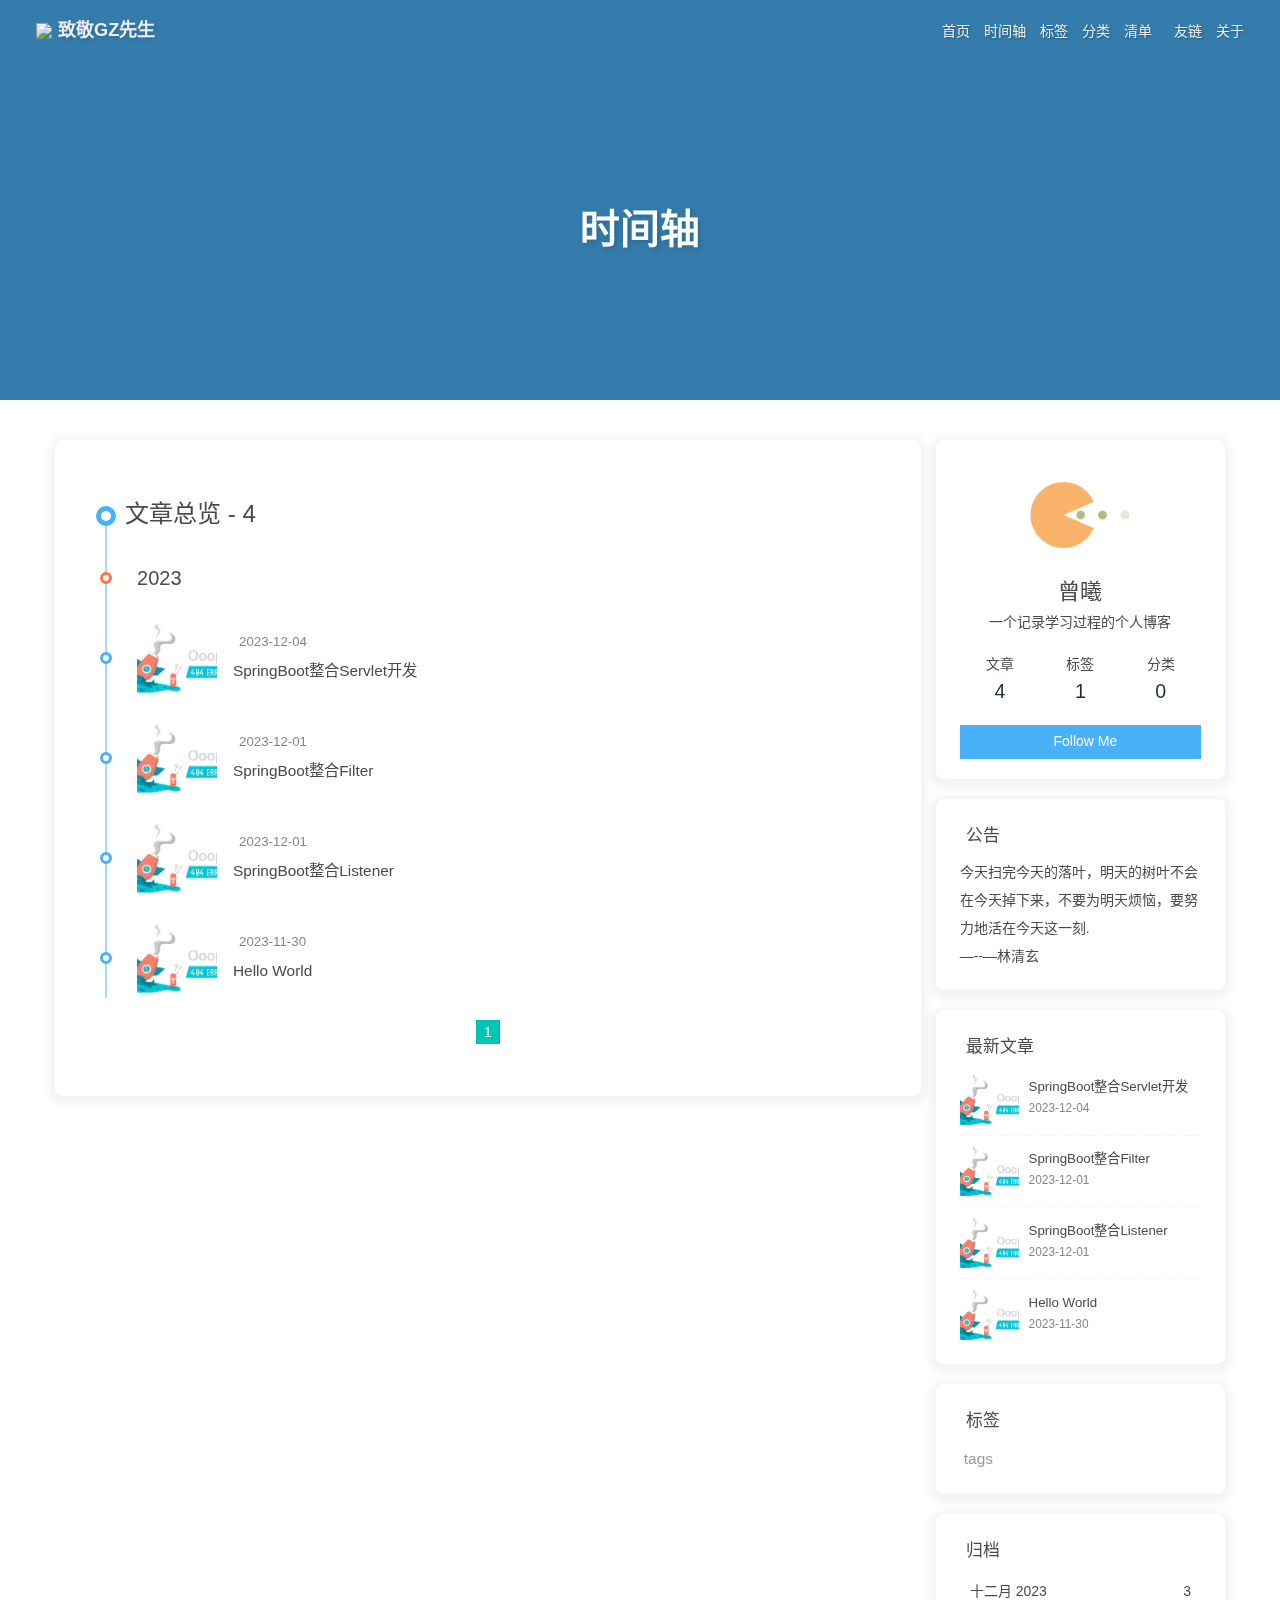
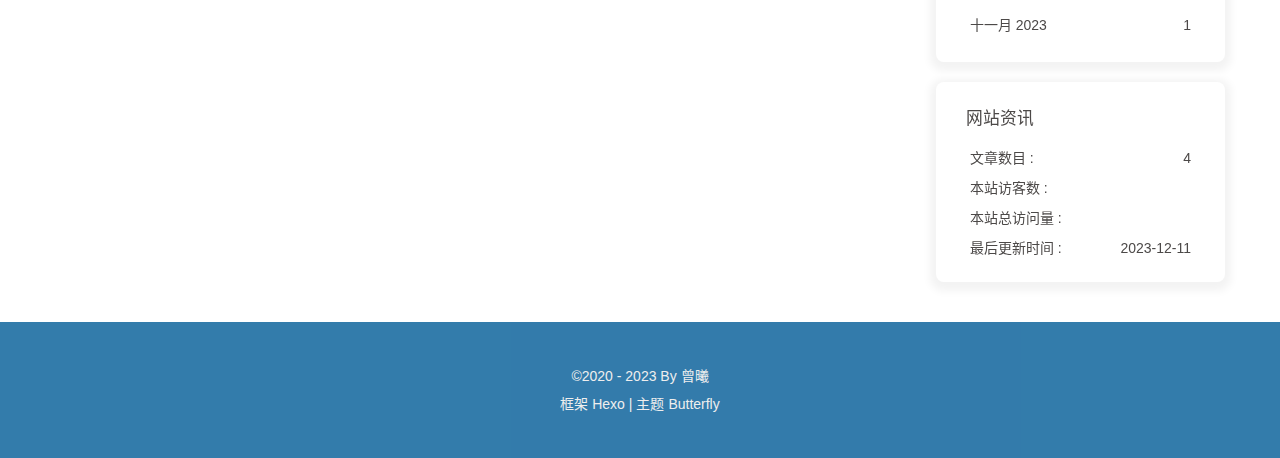
==== commit 358a90a2: "Site updated: 2023-12-11 19:52:00" ====
--- a/archives/index.html
+++ b/archives/index.html
@@ -54,7 +54,7 @@
   isHome: false,
   isHighlightShrink: false,
   isToc: false,
-  postUpdate: '2023-12-11 15:52:35'
+  postUpdate: '2023-12-11 19:51:51'
 }</script><script>(win=>{
       win.saveToLocal = {
         set: (key, value, ttl) => {
@@ -151,4 +151,4 @@
         }
       }
       detectApple()
-    })(window)</script><meta name="generator" content="Hexo 7.0.0"></head><body><div id="web_bg"></div><div id="sidebar"><div id="menu-mask"></div><div id="sidebar-menus"><div class="avatar-img is-center"><img src="http://m.imeitou.com/uploads/allimg/220619/6-220619102I7.jpg" onerror="onerror=null;src='/img/friend_404.gif'" alt="avatar"/></div><div class="sidebar-site-data site-data is-center"><a href="/archives/"><div class="headline">文章</div><div class="length-num">4</div></a><a href="/tags/"><div class="headline">标签</div><div class="length-num">1</div></a><a href="/categories/"><div class="headline">分类</div><div class="length-num">0</div></a></div><hr class="custom-hr"/><div class="menus_items"><div class="menus_item"><a class="site-page" href="/"><i class="fa-fw fas fa-home"></i><span> 首页</span></a></div><div class="menus_item"><a class="site-page" href="/archives/"><i class="fa-fw fas fa-archive"></i><span> 时间轴</span></a></div><div class="menus_item"><a class="site-page" href="/tags/"><i class="fa-fw fas fa-tags"></i><span> 标签</span></a></div><div class="menus_item"><a class="site-page" href="/categories/"><i class="fa-fw fas fa-folder-open"></i><span> 分类</span></a></div><div class="menus_item"><a class="site-page group" href="javascript:void(0);"><i class="fa-fw fa fa-heartbeat"></i><span> 清单</span><i class="fas fa-chevron-down"></i></a><ul class="menus_item_child"><li><a class="site-page child" href="/music/"><i class="fa-fw fas fa-music"></i><span> 音乐</span></a></li><li><a class="site-page child" href="/Gallery/"><i class="fa-fw fas fa-images"></i><span> 照片</span></a></li><li><a class="site-page child" href="/movies/"><i class="fa-fw fas fa-video"></i><span> 电影</span></a></li></ul></div><div class="menus_item"><a class="site-page" href="/link/"><i class="fa-fw fas fa-link"></i><span> 友链</span></a></div><div class="menus_item"><a class="site-page" href="/about/"><i class="fa-fw fas fa-heart"></i><span> 关于</span></a></div></div></div></div><div class="page" id="body-wrap"><header class="not-home-page" id="page-header"><nav id="nav"><span id="blog-info"><a href="/" title="致敬GZ先生"><img class="site-icon" src="http://m.imeitou.com/uploads/allimg/220619/6-220619102I7.jpg"/><span class="site-name">致敬GZ先生</span></a></span><div id="menus"><div class="menus_items"><div class="menus_item"><a class="site-page" href="/"><i class="fa-fw fas fa-home"></i><span> 首页</span></a></div><div class="menus_item"><a class="site-page" href="/archives/"><i class="fa-fw fas fa-archive"></i><span> 时间轴</span></a></div><div class="menus_item"><a class="site-page" href="/tags/"><i class="fa-fw fas fa-tags"></i><span> 标签</span></a></div><div class="menus_item"><a class="site-page" href="/categories/"><i class="fa-fw fas fa-folder-open"></i><span> 分类</span></a></div><div class="menus_item"><a class="site-page group" href="javascript:void(0);"><i class="fa-fw fa fa-heartbeat"></i><span> 清单</span><i class="fas fa-chevron-down"></i></a><ul class="menus_item_child"><li><a class="site-page child" href="/music/"><i class="fa-fw fas fa-music"></i><span> 音乐</span></a></li><li><a class="site-page child" href="/Gallery/"><i class="fa-fw fas fa-images"></i><span> 照片</span></a></li><li><a class="site-page child" href="/movies/"><i class="fa-fw fas fa-video"></i><span> 电影</span></a></li></ul></div><div class="menus_item"><a class="site-page" href="/link/"><i class="fa-fw fas fa-link"></i><span> 友链</span></a></div><div class="menus_item"><a class="site-page" href="/about/"><i class="fa-fw fas fa-heart"></i><span> 关于</span></a></div></div><div id="toggle-menu"><a class="site-page" href="javascript:void(0);"><i class="fas fa-bars fa-fw"></i></a></div></div></nav><div id="page-site-info"><h1 id="site-title">时间轴</h1></div></header><main class="layout" id="content-inner"><div id="archive"><div class="article-sort-title">文章总览 - 4</div><div class="article-sort"><div class="article-sort-item year">2023</div><div class="article-sort-item"><a class="article-sort-item-img" href="/2023/12/04/SpringBoot%E6%95%B4%E5%90%88web%E5%BC%80%E5%8F%91/" title="SpringBoot整合Servlet开发"><img src="https://i.loli.net/2020/05/01/gkihqEjXxJ5UZ1C.jpg" alt="SpringBoot整合Servlet开发" onerror="this.onerror=null;this.src='/img/404.jpg'"></a><div class="article-sort-item-info"><div class="article-sort-item-time"><i class="far fa-calendar-alt"></i><time class="post-meta-date-created" datetime="2023-12-04T03:55:44.000Z" title="发表于 2023-12-04 11:55:44">2023-12-04</time></div><a class="article-sort-item-title" href="/2023/12/04/SpringBoot%E6%95%B4%E5%90%88web%E5%BC%80%E5%8F%91/" title="SpringBoot整合Servlet开发">SpringBoot整合Servlet开发</a></div></div><div class="article-sort-item"><a class="article-sort-item-img" href="/2023/12/01/SpringBoot%E6%95%B4%E5%90%88Filter/" title="SpringBoot整合Filter"><img src="https://img0.baidu.com/it/u=4254824409,796214573&amp;fm=253&amp;fmt=auto&amp;app=138&amp;f=JPEG?w=500&amp;h=1082" alt="SpringBoot整合Filter" onerror="this.onerror=null;this.src='/img/404.jpg'"></a><div class="article-sort-item-info"><div class="article-sort-item-time"><i class="far fa-calendar-alt"></i><time class="post-meta-date-created" datetime="2023-12-01T06:34:58.267Z" title="发表于 2023-12-01 14:34:58">2023-12-01</time></div><a class="article-sort-item-title" href="/2023/12/01/SpringBoot%E6%95%B4%E5%90%88Filter/" title="SpringBoot整合Filter">SpringBoot整合Filter</a></div></div><div class="article-sort-item"><a class="article-sort-item-img" href="/2023/12/01/SpringBoot%E6%95%B4%E5%90%88Listener/" title="SpringBoot整合Listener"><img src="https://img2.baidu.com/it/u=2164804156,3068738387&amp;fm=253&amp;fmt=auto&amp;app=138&amp;f=JPEG?w=500&amp;h=1000" alt="SpringBoot整合Listener" onerror="this.onerror=null;this.src='/img/404.jpg'"></a><div class="article-sort-item-info"><div class="article-sort-item-time"><i class="far fa-calendar-alt"></i><time class="post-meta-date-created" datetime="2023-12-01T02:56:57.000Z" title="发表于 2023-12-01 10:56:57">2023-12-01</time></div><a class="article-sort-item-title" href="/2023/12/01/SpringBoot%E6%95%B4%E5%90%88Listener/" title="SpringBoot整合Listener">SpringBoot整合Listener</a></div></div><div class="article-sort-item"><a class="article-sort-item-img" href="/2023/11/30/hello-world/" title="Hello World"><img src="https://img2.baidu.com/it/u=3876882536,3072541815&amp;fm=253&amp;fmt=auto&amp;app=138&amp;f=JPEG?w=500&amp;h=615" alt="Hello World" onerror="this.onerror=null;this.src='/img/404.jpg'"></a><div class="article-sort-item-info"><div class="article-sort-item-time"><i class="far fa-calendar-alt"></i><time class="post-meta-date-created" datetime="2023-11-30T11:37:37.885Z" title="发表于 2023-11-30 19:37:37">2023-11-30</time></div><a class="article-sort-item-title" href="/2023/11/30/hello-world/" title="Hello World">Hello World</a></div></div></div><nav id="pagination"><div class="pagination"><span class="page-number current">1</span></div></nav></div><div class="aside-content" id="aside-content"><div class="card-widget card-info"><div class="is-center"><div class="avatar-img"><img src="http://m.imeitou.com/uploads/allimg/220619/6-220619102I7.jpg" onerror="this.onerror=null;this.src='/img/friend_404.gif'" alt="avatar"/></div><div class="author-info__name">曾曦</div><div class="author-info__description">一个记录学习过程的个人博客</div></div><div class="card-info-data site-data is-center"><a href="/archives/"><div class="headline">文章</div><div class="length-num">4</div></a><a href="/tags/"><div class="headline">标签</div><div class="length-num">1</div></a><a href="/categories/"><div class="headline">分类</div><div class="length-num">0</div></a></div><a id="card-info-btn" target="_blank" rel="noopener" href="https://github.com/xxxxxx"><i class="fab fa-github"></i><span>Follow Me</span></a></div><div class="card-widget card-announcement"><div class="item-headline"><i class="fas fa-bullhorn fa-shake"></i><span>公告</span></div><div class="announcement_content">This is my Blog</div></div><div class="sticky_layout"><div class="card-widget card-recent-post"><div class="item-headline"><i class="fas fa-history"></i><span>最新文章</span></div><div class="aside-list"><div class="aside-list-item"><a class="thumbnail" href="/2023/12/04/SpringBoot%E6%95%B4%E5%90%88web%E5%BC%80%E5%8F%91/" title="SpringBoot整合Servlet开发"><img src="https://i.loli.net/2020/05/01/gkihqEjXxJ5UZ1C.jpg" onerror="this.onerror=null;this.src='/img/404.jpg'" alt="SpringBoot整合Servlet开发"/></a><div class="content"><a class="title" href="/2023/12/04/SpringBoot%E6%95%B4%E5%90%88web%E5%BC%80%E5%8F%91/" title="SpringBoot整合Servlet开发">SpringBoot整合Servlet开发</a><time datetime="2023-12-04T03:55:44.000Z" title="发表于 2023-12-04 11:55:44">2023-12-04</time></div></div><div class="aside-list-item"><a class="thumbnail" href="/2023/12/01/SpringBoot%E6%95%B4%E5%90%88Filter/" title="SpringBoot整合Filter"><img src="https://img0.baidu.com/it/u=4254824409,796214573&amp;fm=253&amp;fmt=auto&amp;app=138&amp;f=JPEG?w=500&amp;h=1082" onerror="this.onerror=null;this.src='/img/404.jpg'" alt="SpringBoot整合Filter"/></a><div class="content"><a class="title" href="/2023/12/01/SpringBoot%E6%95%B4%E5%90%88Filter/" title="SpringBoot整合Filter">SpringBoot整合Filter</a><time datetime="2023-12-01T06:34:58.267Z" title="发表于 2023-12-01 14:34:58">2023-12-01</time></div></div><div class="aside-list-item"><a class="thumbnail" href="/2023/12/01/SpringBoot%E6%95%B4%E5%90%88Listener/" title="SpringBoot整合Listener"><img src="https://img2.baidu.com/it/u=2164804156,3068738387&amp;fm=253&amp;fmt=auto&amp;app=138&amp;f=JPEG?w=500&amp;h=1000" onerror="this.onerror=null;this.src='/img/404.jpg'" alt="SpringBoot整合Listener"/></a><div class="content"><a class="title" href="/2023/12/01/SpringBoot%E6%95%B4%E5%90%88Listener/" title="SpringBoot整合Listener">SpringBoot整合Listener</a><time datetime="2023-12-01T02:56:57.000Z" title="发表于 2023-12-01 10:56:57">2023-12-01</time></div></div><div class="aside-list-item"><a class="thumbnail" href="/2023/11/30/hello-world/" title="Hello World"><img src="https://img2.baidu.com/it/u=3876882536,3072541815&amp;fm=253&amp;fmt=auto&amp;app=138&amp;f=JPEG?w=500&amp;h=615" onerror="this.onerror=null;this.src='/img/404.jpg'" alt="Hello World"/></a><div class="content"><a class="title" href="/2023/11/30/hello-world/" title="Hello World">Hello World</a><time datetime="2023-11-30T11:37:37.885Z" title="发表于 2023-11-30 19:37:37">2023-11-30</time></div></div></div></div><div class="card-widget card-tags"><div class="item-headline"><i class="fas fa-tags"></i><span>标签</span></div><div class="card-tag-cloud"><a href="/tags/tags/" style="font-size: 1.1em; color: #999">tags</a></div></div><div class="card-widget card-archives"><div class="item-headline"><i class="fas fa-archive"></i><span>归档</span></div><ul class="card-archive-list"><li class="card-archive-list-item"><a class="card-archive-list-link" href="/archives/2023/12/"><span class="card-archive-list-date">十二月 2023</span><span class="card-archive-list-count">3</span></a></li><li class="card-archive-list-item"><a class="card-archive-list-link" href="/archives/2023/11/"><span class="card-archive-list-date">十一月 2023</span><span class="card-archive-list-count">1</span></a></li></ul></div><div class="card-widget card-webinfo"><div class="item-headline"><i class="fas fa-chart-line"></i><span>网站资讯</span></div><div class="webinfo"><div class="webinfo-item"><div class="item-name">文章数目 :</div><div class="item-count">4</div></div><div class="webinfo-item"><div class="item-name">本站访客数 :</div><div class="item-count" id="busuanzi_value_site_uv"><i class="fa-solid fa-spinner fa-spin"></i></div></div><div class="webinfo-item"><div class="item-name">本站总访问量 :</div><div class="item-count" id="busuanzi_value_site_pv"><i class="fa-solid fa-spinner fa-spin"></i></div></div><div class="webinfo-item"><div class="item-name">最后更新时间 :</div><div class="item-count" id="last-push-date" data-lastPushDate="2023-12-11T07:52:35.676Z"><i class="fa-solid fa-spinner fa-spin"></i></div></div></div></div></div></div></main><footer id="footer"><div id="footer-wrap"><div class="copyright">&copy;2020 - 2023 By 曾曦</div><div class="framework-info"><span>框架 </span><a target="_blank" rel="noopener" href="https://hexo.io">Hexo</a><span class="footer-separator">|</span><span>主题 </span><a target="_blank" rel="noopener" href="https://github.com/jerryc127/hexo-theme-butterfly">Butterfly</a></div></div></footer></div><div id="rightside"><div id="rightside-config-hide"><button id="darkmode" type="button" title="浅色和深色模式转换"><i class="fas fa-adjust"></i></button><button id="hide-aside-btn" type="button" title="单栏和双栏切换"><i class="fas fa-arrows-alt-h"></i></button></div><div id="rightside-config-show"><button id="rightside-config" type="button" title="设置"><i class="fas fa-cog fa-spin"></i></button><button id="go-up" type="button" title="回到顶部"><span class="scroll-percent"></span><i class="fas fa-arrow-up"></i></button></div></div><div><script src="/js/utils.js"></script><script src="/js/main.js"></script><script src="https://cdn.jsdelivr.net/npm/@fancyapps/ui/dist/fancybox/fancybox.umd.min.js"></script><div class="js-pjax"></div><script id="canvas_nest" defer="defer" color="255,255,255" opacity="0.7" zIndex="-1" count="99" mobile="false" src="https://cdn.jsdelivr.net/npm/butterfly-extsrc/dist/canvas-nest.min.js"></script><script id="click-heart" src="https://cdn.jsdelivr.net/npm/butterfly-extsrc/dist/click-heart.min.js" async="async" mobile="false"></script><script async data-pjax src="//busuanzi.ibruce.info/busuanzi/2.3/busuanzi.pure.mini.js"></script></div></body></html>+    })(window)</script><meta name="generator" content="Hexo 7.0.0"></head><body><div id="web_bg"></div><div id="sidebar"><div id="menu-mask"></div><div id="sidebar-menus"><div class="avatar-img is-center"><img src="http://m.imeitou.com/uploads/allimg/220619/6-220619102I7.jpg" onerror="onerror=null;src='/img/friend_404.gif'" alt="avatar"/></div><div class="sidebar-site-data site-data is-center"><a href="/archives/"><div class="headline">文章</div><div class="length-num">4</div></a><a href="/tags/"><div class="headline">标签</div><div class="length-num">1</div></a><a href="/categories/"><div class="headline">分类</div><div class="length-num">0</div></a></div><hr class="custom-hr"/><div class="menus_items"><div class="menus_item"><a class="site-page" href="/"><i class="fa-fw fas fa-home"></i><span> 首页</span></a></div><div class="menus_item"><a class="site-page" href="/archives/"><i class="fa-fw fas fa-archive"></i><span> 时间轴</span></a></div><div class="menus_item"><a class="site-page" href="/tags/"><i class="fa-fw fas fa-tags"></i><span> 标签</span></a></div><div class="menus_item"><a class="site-page" href="/categories/"><i class="fa-fw fas fa-folder-open"></i><span> 分类</span></a></div><div class="menus_item"><a class="site-page group" href="javascript:void(0);"><i class="fa-fw fa fa-heartbeat"></i><span> 清单</span><i class="fas fa-chevron-down"></i></a><ul class="menus_item_child"><li><a class="site-page child" href="/music/"><i class="fa-fw fas fa-music"></i><span> 音乐</span></a></li><li><a class="site-page child" href="/Gallery/"><i class="fa-fw fas fa-images"></i><span> 照片</span></a></li><li><a class="site-page child" href="/movies/"><i class="fa-fw fas fa-video"></i><span> 电影</span></a></li></ul></div><div class="menus_item"><a class="site-page" href="/link/"><i class="fa-fw fas fa-link"></i><span> 友链</span></a></div><div class="menus_item"><a class="site-page" href="/about/"><i class="fa-fw fas fa-heart"></i><span> 关于</span></a></div></div></div></div><div class="page" id="body-wrap"><header class="not-home-page" id="page-header"><nav id="nav"><span id="blog-info"><a href="/" title="致敬GZ先生"><img class="site-icon" src="http://m.imeitou.com/uploads/allimg/220619/6-220619102I7.jpg"/><span class="site-name">致敬GZ先生</span></a></span><div id="menus"><div class="menus_items"><div class="menus_item"><a class="site-page" href="/"><i class="fa-fw fas fa-home"></i><span> 首页</span></a></div><div class="menus_item"><a class="site-page" href="/archives/"><i class="fa-fw fas fa-archive"></i><span> 时间轴</span></a></div><div class="menus_item"><a class="site-page" href="/tags/"><i class="fa-fw fas fa-tags"></i><span> 标签</span></a></div><div class="menus_item"><a class="site-page" href="/categories/"><i class="fa-fw fas fa-folder-open"></i><span> 分类</span></a></div><div class="menus_item"><a class="site-page group" href="javascript:void(0);"><i class="fa-fw fa fa-heartbeat"></i><span> 清单</span><i class="fas fa-chevron-down"></i></a><ul class="menus_item_child"><li><a class="site-page child" href="/music/"><i class="fa-fw fas fa-music"></i><span> 音乐</span></a></li><li><a class="site-page child" href="/Gallery/"><i class="fa-fw fas fa-images"></i><span> 照片</span></a></li><li><a class="site-page child" href="/movies/"><i class="fa-fw fas fa-video"></i><span> 电影</span></a></li></ul></div><div class="menus_item"><a class="site-page" href="/link/"><i class="fa-fw fas fa-link"></i><span> 友链</span></a></div><div class="menus_item"><a class="site-page" href="/about/"><i class="fa-fw fas fa-heart"></i><span> 关于</span></a></div></div><div id="toggle-menu"><a class="site-page" href="javascript:void(0);"><i class="fas fa-bars fa-fw"></i></a></div></div></nav><div id="page-site-info"><h1 id="site-title">时间轴</h1></div></header><main class="layout" id="content-inner"><div id="archive"><div class="article-sort-title">文章总览 - 4</div><div class="article-sort"><div class="article-sort-item year">2023</div><div class="article-sort-item"><a class="article-sort-item-img" href="/2023/12/04/SpringBoot%E6%95%B4%E5%90%88web%E5%BC%80%E5%8F%91/" title="SpringBoot整合Servlet开发"><img src="https://img2.baidu.com/it/u=3876882536,3072541815&amp;fm=253&amp;fmt=auto&amp;app=138&amp;f=JPEG?w=500&amp;h=615" alt="SpringBoot整合Servlet开发" onerror="this.onerror=null;this.src='/img/404.jpg'"></a><div class="article-sort-item-info"><div class="article-sort-item-time"><i class="far fa-calendar-alt"></i><time class="post-meta-date-created" datetime="2023-12-04T03:55:44.000Z" title="发表于 2023-12-04 11:55:44">2023-12-04</time></div><a class="article-sort-item-title" href="/2023/12/04/SpringBoot%E6%95%B4%E5%90%88web%E5%BC%80%E5%8F%91/" title="SpringBoot整合Servlet开发">SpringBoot整合Servlet开发</a></div></div><div class="article-sort-item"><a class="article-sort-item-img" href="/2023/12/01/SpringBoot%E6%95%B4%E5%90%88Filter/" title="SpringBoot整合Filter"><img src="https://img2.baidu.com/it/u=3876882536,3072541815&amp;fm=253&amp;fmt=auto&amp;app=138&amp;f=JPEG?w=500&amp;h=615" alt="SpringBoot整合Filter" onerror="this.onerror=null;this.src='/img/404.jpg'"></a><div class="article-sort-item-info"><div class="article-sort-item-time"><i class="far fa-calendar-alt"></i><time class="post-meta-date-created" datetime="2023-12-01T06:34:58.267Z" title="发表于 2023-12-01 14:34:58">2023-12-01</time></div><a class="article-sort-item-title" href="/2023/12/01/SpringBoot%E6%95%B4%E5%90%88Filter/" title="SpringBoot整合Filter">SpringBoot整合Filter</a></div></div><div class="article-sort-item"><a class="article-sort-item-img" href="/2023/12/01/SpringBoot%E6%95%B4%E5%90%88Listener/" title="SpringBoot整合Listener"><img src="https://img0.baidu.com/it/u=4254824409,796214573&amp;fm=253&amp;fmt=auto&amp;app=138&amp;f=JPEG?w=500&amp;h=1082" alt="SpringBoot整合Listener" onerror="this.onerror=null;this.src='/img/404.jpg'"></a><div class="article-sort-item-info"><div class="article-sort-item-time"><i class="far fa-calendar-alt"></i><time class="post-meta-date-created" datetime="2023-12-01T02:56:57.000Z" title="发表于 2023-12-01 10:56:57">2023-12-01</time></div><a class="article-sort-item-title" href="/2023/12/01/SpringBoot%E6%95%B4%E5%90%88Listener/" title="SpringBoot整合Listener">SpringBoot整合Listener</a></div></div><div class="article-sort-item"><a class="article-sort-item-img" href="/2023/11/30/hello-world/" title="Hello World"><img src="https://i.loli.net/2020/05/01/gkihqEjXxJ5UZ1C.jpg" alt="Hello World" onerror="this.onerror=null;this.src='/img/404.jpg'"></a><div class="article-sort-item-info"><div class="article-sort-item-time"><i class="far fa-calendar-alt"></i><time class="post-meta-date-created" datetime="2023-11-30T11:37:37.885Z" title="发表于 2023-11-30 19:37:37">2023-11-30</time></div><a class="article-sort-item-title" href="/2023/11/30/hello-world/" title="Hello World">Hello World</a></div></div></div><nav id="pagination"><div class="pagination"><span class="page-number current">1</span></div></nav></div><div class="aside-content" id="aside-content"><div class="card-widget card-info"><div class="is-center"><div class="avatar-img"><img src="http://m.imeitou.com/uploads/allimg/220619/6-220619102I7.jpg" onerror="this.onerror=null;this.src='/img/friend_404.gif'" alt="avatar"/></div><div class="author-info__name">曾曦</div><div class="author-info__description">一个记录学习过程的个人博客</div></div><div class="card-info-data site-data is-center"><a href="/archives/"><div class="headline">文章</div><div class="length-num">4</div></a><a href="/tags/"><div class="headline">标签</div><div class="length-num">1</div></a><a href="/categories/"><div class="headline">分类</div><div class="length-num">0</div></a></div><a id="card-info-btn" target="_blank" rel="noopener" href="https://github.com/xxxxxx"><i class="fab fa-github"></i><span>Follow Me</span></a></div><div class="card-widget card-announcement"><div class="item-headline"><i class="fas fa-bullhorn fa-shake"></i><span>公告</span></div><div class="announcement_content">今天扫完今天的落叶，明天的树叶不会在今天掉下来，不要为明天烦恼，要努力地活在今天这一刻.</br>—--—林清玄</div></div><div class="sticky_layout"><div class="card-widget card-recent-post"><div class="item-headline"><i class="fas fa-history"></i><span>最新文章</span></div><div class="aside-list"><div class="aside-list-item"><a class="thumbnail" href="/2023/12/04/SpringBoot%E6%95%B4%E5%90%88web%E5%BC%80%E5%8F%91/" title="SpringBoot整合Servlet开发"><img src="https://img2.baidu.com/it/u=3876882536,3072541815&amp;fm=253&amp;fmt=auto&amp;app=138&amp;f=JPEG?w=500&amp;h=615" onerror="this.onerror=null;this.src='/img/404.jpg'" alt="SpringBoot整合Servlet开发"/></a><div class="content"><a class="title" href="/2023/12/04/SpringBoot%E6%95%B4%E5%90%88web%E5%BC%80%E5%8F%91/" title="SpringBoot整合Servlet开发">SpringBoot整合Servlet开发</a><time datetime="2023-12-04T03:55:44.000Z" title="发表于 2023-12-04 11:55:44">2023-12-04</time></div></div><div class="aside-list-item"><a class="thumbnail" href="/2023/12/01/SpringBoot%E6%95%B4%E5%90%88Filter/" title="SpringBoot整合Filter"><img src="https://img2.baidu.com/it/u=3876882536,3072541815&amp;fm=253&amp;fmt=auto&amp;app=138&amp;f=JPEG?w=500&amp;h=615" onerror="this.onerror=null;this.src='/img/404.jpg'" alt="SpringBoot整合Filter"/></a><div class="content"><a class="title" href="/2023/12/01/SpringBoot%E6%95%B4%E5%90%88Filter/" title="SpringBoot整合Filter">SpringBoot整合Filter</a><time datetime="2023-12-01T06:34:58.267Z" title="发表于 2023-12-01 14:34:58">2023-12-01</time></div></div><div class="aside-list-item"><a class="thumbnail" href="/2023/12/01/SpringBoot%E6%95%B4%E5%90%88Listener/" title="SpringBoot整合Listener"><img src="https://img0.baidu.com/it/u=4254824409,796214573&amp;fm=253&amp;fmt=auto&amp;app=138&amp;f=JPEG?w=500&amp;h=1082" onerror="this.onerror=null;this.src='/img/404.jpg'" alt="SpringBoot整合Listener"/></a><div class="content"><a class="title" href="/2023/12/01/SpringBoot%E6%95%B4%E5%90%88Listener/" title="SpringBoot整合Listener">SpringBoot整合Listener</a><time datetime="2023-12-01T02:56:57.000Z" title="发表于 2023-12-01 10:56:57">2023-12-01</time></div></div><div class="aside-list-item"><a class="thumbnail" href="/2023/11/30/hello-world/" title="Hello World"><img src="https://i.loli.net/2020/05/01/gkihqEjXxJ5UZ1C.jpg" onerror="this.onerror=null;this.src='/img/404.jpg'" alt="Hello World"/></a><div class="content"><a class="title" href="/2023/11/30/hello-world/" title="Hello World">Hello World</a><time datetime="2023-11-30T11:37:37.885Z" title="发表于 2023-11-30 19:37:37">2023-11-30</time></div></div></div></div><div class="card-widget card-tags"><div class="item-headline"><i class="fas fa-tags"></i><span>标签</span></div><div class="card-tag-cloud"><a href="/tags/tags/" style="font-size: 1.1em; color: #999">tags</a></div></div><div class="card-widget card-archives"><div class="item-headline"><i class="fas fa-archive"></i><span>归档</span></div><ul class="card-archive-list"><li class="card-archive-list-item"><a class="card-archive-list-link" href="/archives/2023/12/"><span class="card-archive-list-date">十二月 2023</span><span class="card-archive-list-count">3</span></a></li><li class="card-archive-list-item"><a class="card-archive-list-link" href="/archives/2023/11/"><span class="card-archive-list-date">十一月 2023</span><span class="card-archive-list-count">1</span></a></li></ul></div><div class="card-widget card-webinfo"><div class="item-headline"><i class="fas fa-chart-line"></i><span>网站资讯</span></div><div class="webinfo"><div class="webinfo-item"><div class="item-name">文章数目 :</div><div class="item-count">4</div></div><div class="webinfo-item"><div class="item-name">本站访客数 :</div><div class="item-count" id="busuanzi_value_site_uv"><i class="fa-solid fa-spinner fa-spin"></i></div></div><div class="webinfo-item"><div class="item-name">本站总访问量 :</div><div class="item-count" id="busuanzi_value_site_pv"><i class="fa-solid fa-spinner fa-spin"></i></div></div><div class="webinfo-item"><div class="item-name">最后更新时间 :</div><div class="item-count" id="last-push-date" data-lastPushDate="2023-12-11T11:51:51.705Z"><i class="fa-solid fa-spinner fa-spin"></i></div></div></div></div></div></div></main><footer id="footer"><div id="footer-wrap"><div class="copyright">&copy;2020 - 2023 By 曾曦</div><div class="framework-info"><span>框架 </span><a target="_blank" rel="noopener" href="https://hexo.io">Hexo</a><span class="footer-separator">|</span><span>主题 </span><a target="_blank" rel="noopener" href="https://github.com/jerryc127/hexo-theme-butterfly">Butterfly</a></div></div></footer></div><div id="rightside"><div id="rightside-config-hide"><button id="darkmode" type="button" title="浅色和深色模式转换"><i class="fas fa-adjust"></i></button><button id="hide-aside-btn" type="button" title="单栏和双栏切换"><i class="fas fa-arrows-alt-h"></i></button></div><div id="rightside-config-show"><button id="rightside-config" type="button" title="设置"><i class="fas fa-cog fa-spin"></i></button><button id="go-up" type="button" title="回到顶部"><span class="scroll-percent"></span><i class="fas fa-arrow-up"></i></button></div></div><div><script src="/js/utils.js"></script><script src="/js/main.js"></script><script src="https://cdn.jsdelivr.net/npm/@fancyapps/ui/dist/fancybox/fancybox.umd.min.js"></script><div class="js-pjax"></div><script id="canvas_nest" defer="defer" color="255,255,255" opacity="0.7" zIndex="-1" count="99" mobile="false" src="https://cdn.jsdelivr.net/npm/butterfly-extsrc/dist/canvas-nest.min.js"></script><script id="click-heart" src="https://cdn.jsdelivr.net/npm/butterfly-extsrc/dist/click-heart.min.js" async="async" mobile="false"></script><script async data-pjax src="//busuanzi.ibruce.info/busuanzi/2.3/busuanzi.pure.mini.js"></script></div></body></html>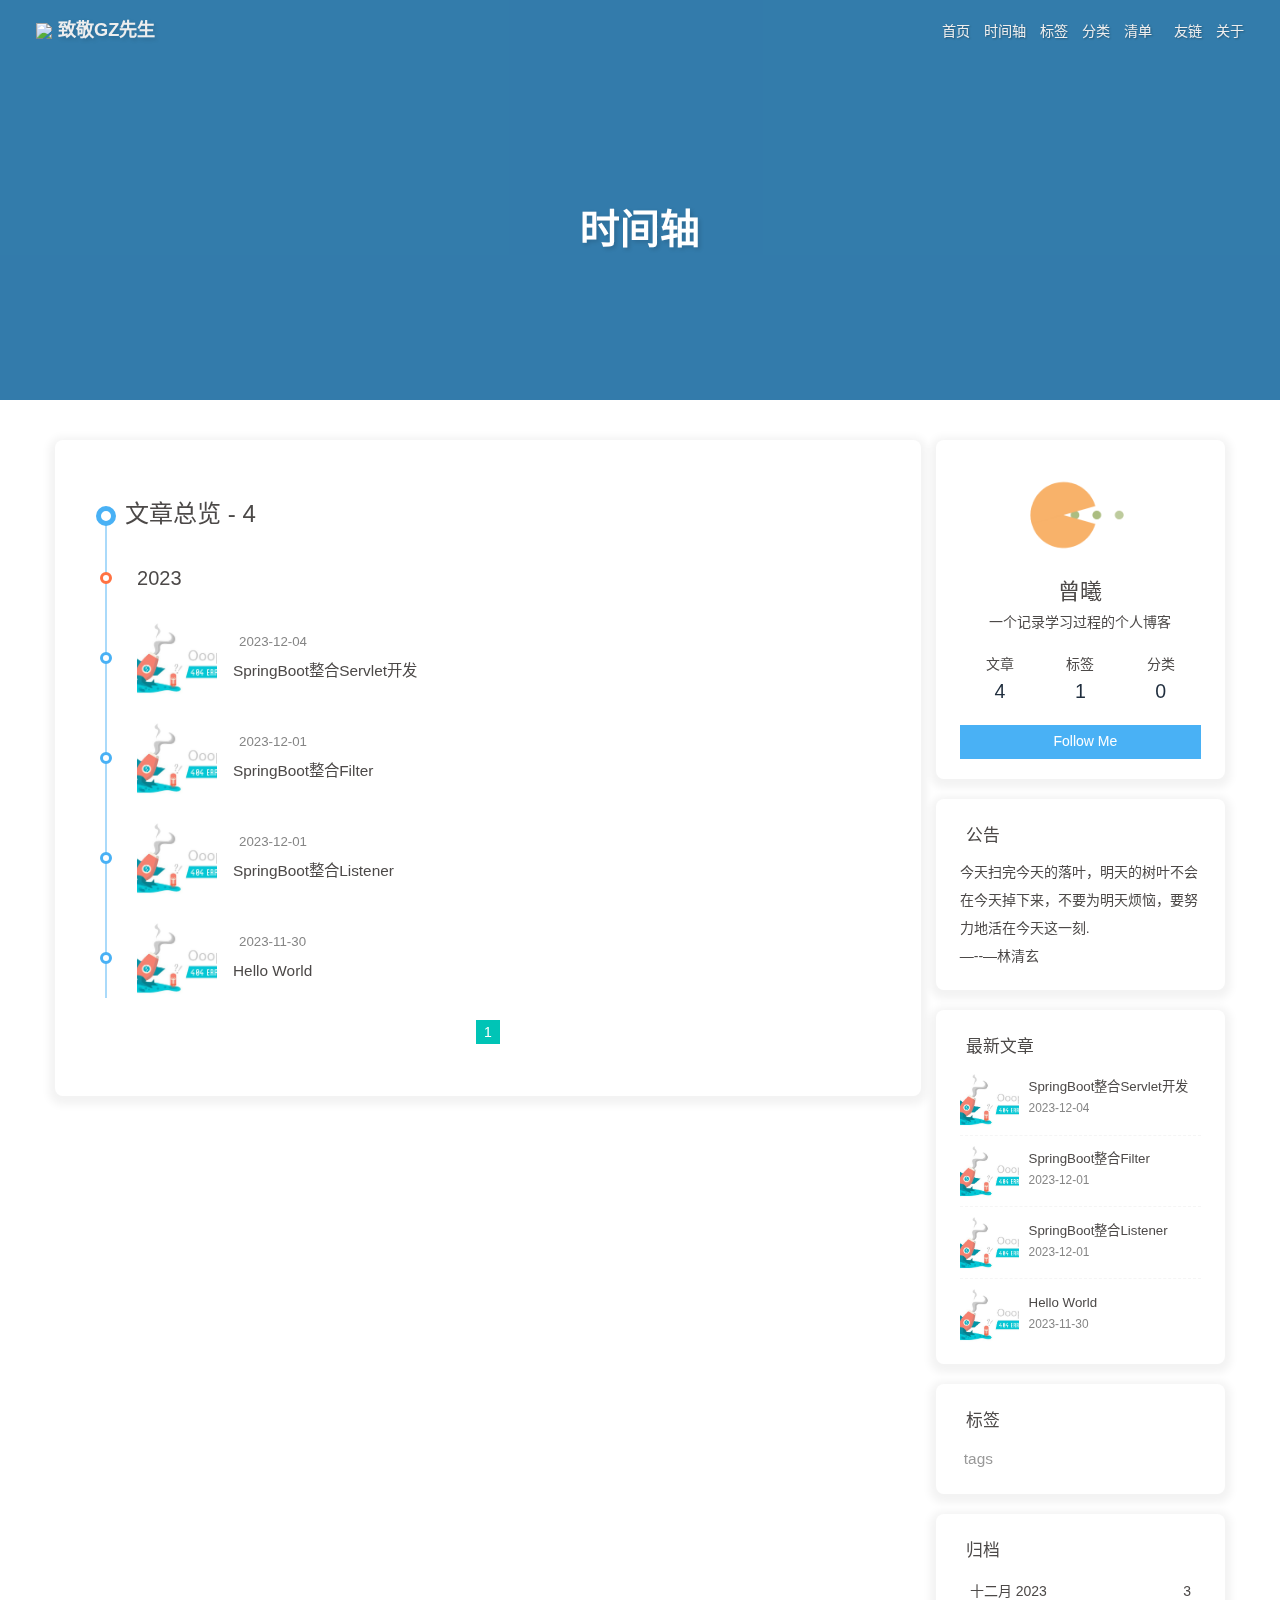
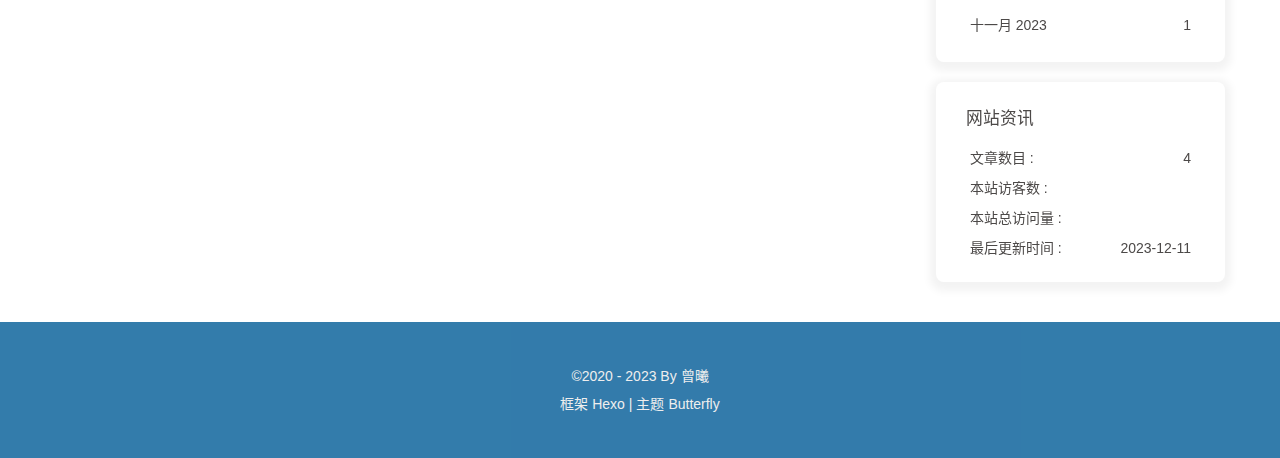
==== commit 2ed3714f: "Site updated: 2023-12-11 20:30:29" ====
--- a/archives/index.html
+++ b/archives/index.html
@@ -9,7 +9,7 @@
 <meta property="article:author" content="曾曦">
 <meta property="article:tag" content="java,学习,简单">
 <meta name="twitter:card" content="summary">
-<meta name="twitter:image" content="http://m.imeitou.com/uploads/allimg/220619/6-220619102I7.jpg"><link rel="shortcut icon" href="/img/favicon.png"><link rel="canonical" href="http://zengxi.cc/archives/index.html"><link rel="preconnect" href="//cdn.jsdelivr.net"/><link rel="preconnect" href="//busuanzi.ibruce.info"/><link rel="stylesheet" href="/css/index.css"><link rel="stylesheet" href="https://cdn.jsdelivr.net/npm/@fortawesome/fontawesome-free/css/all.min.css"><link rel="stylesheet" href="https://cdn.jsdelivr.net/npm/@fancyapps/ui/dist/fancybox/fancybox.min.css" media="print" onload="this.media='all'"><script>const GLOBAL_CONFIG = {
+<meta name="twitter:image" content="http://m.imeitou.com/uploads/allimg/220619/6-220619102I7.jpg"><link rel="shortcut icon" href="https://img2.baidu.com/it/u=2403025369,1846342449&fm=253&fmt=auto&app=138&f=JPEG?w=500&h=500"><link rel="canonical" href="http://zengxi.cc/archives/index.html"><link rel="preconnect" href="//cdn.jsdelivr.net"/><link rel="preconnect" href="//busuanzi.ibruce.info"/><link rel="stylesheet" href="/css/index.css"><link rel="stylesheet" href="https://cdn.jsdelivr.net/npm/@fortawesome/fontawesome-free/css/all.min.css"><link rel="stylesheet" href="https://cdn.jsdelivr.net/npm/@fancyapps/ui/dist/fancybox/fancybox.min.css" media="print" onload="this.media='all'"><script>const GLOBAL_CONFIG = {
   root: '/',
   algolia: undefined,
   localSearch: undefined,
@@ -54,7 +54,7 @@
   isHome: false,
   isHighlightShrink: false,
   isToc: false,
-  postUpdate: '2023-12-11 19:51:51'
+  postUpdate: '2023-12-11 20:30:20'
 }</script><script>(win=>{
       win.saveToLocal = {
         set: (key, value, ttl) => {
@@ -151,4 +151,4 @@
         }
       }
       detectApple()
-    })(window)</script><meta name="generator" content="Hexo 7.0.0"></head><body><div id="web_bg"></div><div id="sidebar"><div id="menu-mask"></div><div id="sidebar-menus"><div class="avatar-img is-center"><img src="http://m.imeitou.com/uploads/allimg/220619/6-220619102I7.jpg" onerror="onerror=null;src='/img/friend_404.gif'" alt="avatar"/></div><div class="sidebar-site-data site-data is-center"><a href="/archives/"><div class="headline">文章</div><div class="length-num">4</div></a><a href="/tags/"><div class="headline">标签</div><div class="length-num">1</div></a><a href="/categories/"><div class="headline">分类</div><div class="length-num">0</div></a></div><hr class="custom-hr"/><div class="menus_items"><div class="menus_item"><a class="site-page" href="/"><i class="fa-fw fas fa-home"></i><span> 首页</span></a></div><div class="menus_item"><a class="site-page" href="/archives/"><i class="fa-fw fas fa-archive"></i><span> 时间轴</span></a></div><div class="menus_item"><a class="site-page" href="/tags/"><i class="fa-fw fas fa-tags"></i><span> 标签</span></a></div><div class="menus_item"><a class="site-page" href="/categories/"><i class="fa-fw fas fa-folder-open"></i><span> 分类</span></a></div><div class="menus_item"><a class="site-page group" href="javascript:void(0);"><i class="fa-fw fa fa-heartbeat"></i><span> 清单</span><i class="fas fa-chevron-down"></i></a><ul class="menus_item_child"><li><a class="site-page child" href="/music/"><i class="fa-fw fas fa-music"></i><span> 音乐</span></a></li><li><a class="site-page child" href="/Gallery/"><i class="fa-fw fas fa-images"></i><span> 照片</span></a></li><li><a class="site-page child" href="/movies/"><i class="fa-fw fas fa-video"></i><span> 电影</span></a></li></ul></div><div class="menus_item"><a class="site-page" href="/link/"><i class="fa-fw fas fa-link"></i><span> 友链</span></a></div><div class="menus_item"><a class="site-page" href="/about/"><i class="fa-fw fas fa-heart"></i><span> 关于</span></a></div></div></div></div><div class="page" id="body-wrap"><header class="not-home-page" id="page-header"><nav id="nav"><span id="blog-info"><a href="/" title="致敬GZ先生"><img class="site-icon" src="http://m.imeitou.com/uploads/allimg/220619/6-220619102I7.jpg"/><span class="site-name">致敬GZ先生</span></a></span><div id="menus"><div class="menus_items"><div class="menus_item"><a class="site-page" href="/"><i class="fa-fw fas fa-home"></i><span> 首页</span></a></div><div class="menus_item"><a class="site-page" href="/archives/"><i class="fa-fw fas fa-archive"></i><span> 时间轴</span></a></div><div class="menus_item"><a class="site-page" href="/tags/"><i class="fa-fw fas fa-tags"></i><span> 标签</span></a></div><div class="menus_item"><a class="site-page" href="/categories/"><i class="fa-fw fas fa-folder-open"></i><span> 分类</span></a></div><div class="menus_item"><a class="site-page group" href="javascript:void(0);"><i class="fa-fw fa fa-heartbeat"></i><span> 清单</span><i class="fas fa-chevron-down"></i></a><ul class="menus_item_child"><li><a class="site-page child" href="/music/"><i class="fa-fw fas fa-music"></i><span> 音乐</span></a></li><li><a class="site-page child" href="/Gallery/"><i class="fa-fw fas fa-images"></i><span> 照片</span></a></li><li><a class="site-page child" href="/movies/"><i class="fa-fw fas fa-video"></i><span> 电影</span></a></li></ul></div><div class="menus_item"><a class="site-page" href="/link/"><i class="fa-fw fas fa-link"></i><span> 友链</span></a></div><div class="menus_item"><a class="site-page" href="/about/"><i class="fa-fw fas fa-heart"></i><span> 关于</span></a></div></div><div id="toggle-menu"><a class="site-page" href="javascript:void(0);"><i class="fas fa-bars fa-fw"></i></a></div></div></nav><div id="page-site-info"><h1 id="site-title">时间轴</h1></div></header><main class="layout" id="content-inner"><div id="archive"><div class="article-sort-title">文章总览 - 4</div><div class="article-sort"><div class="article-sort-item year">2023</div><div class="article-sort-item"><a class="article-sort-item-img" href="/2023/12/04/SpringBoot%E6%95%B4%E5%90%88web%E5%BC%80%E5%8F%91/" title="SpringBoot整合Servlet开发"><img src="https://img2.baidu.com/it/u=3876882536,3072541815&amp;fm=253&amp;fmt=auto&amp;app=138&amp;f=JPEG?w=500&amp;h=615" alt="SpringBoot整合Servlet开发" onerror="this.onerror=null;this.src='/img/404.jpg'"></a><div class="article-sort-item-info"><div class="article-sort-item-time"><i class="far fa-calendar-alt"></i><time class="post-meta-date-created" datetime="2023-12-04T03:55:44.000Z" title="发表于 2023-12-04 11:55:44">2023-12-04</time></div><a class="article-sort-item-title" href="/2023/12/04/SpringBoot%E6%95%B4%E5%90%88web%E5%BC%80%E5%8F%91/" title="SpringBoot整合Servlet开发">SpringBoot整合Servlet开发</a></div></div><div class="article-sort-item"><a class="article-sort-item-img" href="/2023/12/01/SpringBoot%E6%95%B4%E5%90%88Filter/" title="SpringBoot整合Filter"><img src="https://img2.baidu.com/it/u=3876882536,3072541815&amp;fm=253&amp;fmt=auto&amp;app=138&amp;f=JPEG?w=500&amp;h=615" alt="SpringBoot整合Filter" onerror="this.onerror=null;this.src='/img/404.jpg'"></a><div class="article-sort-item-info"><div class="article-sort-item-time"><i class="far fa-calendar-alt"></i><time class="post-meta-date-created" datetime="2023-12-01T06:34:58.267Z" title="发表于 2023-12-01 14:34:58">2023-12-01</time></div><a class="article-sort-item-title" href="/2023/12/01/SpringBoot%E6%95%B4%E5%90%88Filter/" title="SpringBoot整合Filter">SpringBoot整合Filter</a></div></div><div class="article-sort-item"><a class="article-sort-item-img" href="/2023/12/01/SpringBoot%E6%95%B4%E5%90%88Listener/" title="SpringBoot整合Listener"><img src="https://img0.baidu.com/it/u=4254824409,796214573&amp;fm=253&amp;fmt=auto&amp;app=138&amp;f=JPEG?w=500&amp;h=1082" alt="SpringBoot整合Listener" onerror="this.onerror=null;this.src='/img/404.jpg'"></a><div class="article-sort-item-info"><div class="article-sort-item-time"><i class="far fa-calendar-alt"></i><time class="post-meta-date-created" datetime="2023-12-01T02:56:57.000Z" title="发表于 2023-12-01 10:56:57">2023-12-01</time></div><a class="article-sort-item-title" href="/2023/12/01/SpringBoot%E6%95%B4%E5%90%88Listener/" title="SpringBoot整合Listener">SpringBoot整合Listener</a></div></div><div class="article-sort-item"><a class="article-sort-item-img" href="/2023/11/30/hello-world/" title="Hello World"><img src="https://i.loli.net/2020/05/01/gkihqEjXxJ5UZ1C.jpg" alt="Hello World" onerror="this.onerror=null;this.src='/img/404.jpg'"></a><div class="article-sort-item-info"><div class="article-sort-item-time"><i class="far fa-calendar-alt"></i><time class="post-meta-date-created" datetime="2023-11-30T11:37:37.885Z" title="发表于 2023-11-30 19:37:37">2023-11-30</time></div><a class="article-sort-item-title" href="/2023/11/30/hello-world/" title="Hello World">Hello World</a></div></div></div><nav id="pagination"><div class="pagination"><span class="page-number current">1</span></div></nav></div><div class="aside-content" id="aside-content"><div class="card-widget card-info"><div class="is-center"><div class="avatar-img"><img src="http://m.imeitou.com/uploads/allimg/220619/6-220619102I7.jpg" onerror="this.onerror=null;this.src='/img/friend_404.gif'" alt="avatar"/></div><div class="author-info__name">曾曦</div><div class="author-info__description">一个记录学习过程的个人博客</div></div><div class="card-info-data site-data is-center"><a href="/archives/"><div class="headline">文章</div><div class="length-num">4</div></a><a href="/tags/"><div class="headline">标签</div><div class="length-num">1</div></a><a href="/categories/"><div class="headline">分类</div><div class="length-num">0</div></a></div><a id="card-info-btn" target="_blank" rel="noopener" href="https://github.com/xxxxxx"><i class="fab fa-github"></i><span>Follow Me</span></a></div><div class="card-widget card-announcement"><div class="item-headline"><i class="fas fa-bullhorn fa-shake"></i><span>公告</span></div><div class="announcement_content">今天扫完今天的落叶，明天的树叶不会在今天掉下来，不要为明天烦恼，要努力地活在今天这一刻.</br>—--—林清玄</div></div><div class="sticky_layout"><div class="card-widget card-recent-post"><div class="item-headline"><i class="fas fa-history"></i><span>最新文章</span></div><div class="aside-list"><div class="aside-list-item"><a class="thumbnail" href="/2023/12/04/SpringBoot%E6%95%B4%E5%90%88web%E5%BC%80%E5%8F%91/" title="SpringBoot整合Servlet开发"><img src="https://img2.baidu.com/it/u=3876882536,3072541815&amp;fm=253&amp;fmt=auto&amp;app=138&amp;f=JPEG?w=500&amp;h=615" onerror="this.onerror=null;this.src='/img/404.jpg'" alt="SpringBoot整合Servlet开发"/></a><div class="content"><a class="title" href="/2023/12/04/SpringBoot%E6%95%B4%E5%90%88web%E5%BC%80%E5%8F%91/" title="SpringBoot整合Servlet开发">SpringBoot整合Servlet开发</a><time datetime="2023-12-04T03:55:44.000Z" title="发表于 2023-12-04 11:55:44">2023-12-04</time></div></div><div class="aside-list-item"><a class="thumbnail" href="/2023/12/01/SpringBoot%E6%95%B4%E5%90%88Filter/" title="SpringBoot整合Filter"><img src="https://img2.baidu.com/it/u=3876882536,3072541815&amp;fm=253&amp;fmt=auto&amp;app=138&amp;f=JPEG?w=500&amp;h=615" onerror="this.onerror=null;this.src='/img/404.jpg'" alt="SpringBoot整合Filter"/></a><div class="content"><a class="title" href="/2023/12/01/SpringBoot%E6%95%B4%E5%90%88Filter/" title="SpringBoot整合Filter">SpringBoot整合Filter</a><time datetime="2023-12-01T06:34:58.267Z" title="发表于 2023-12-01 14:34:58">2023-12-01</time></div></div><div class="aside-list-item"><a class="thumbnail" href="/2023/12/01/SpringBoot%E6%95%B4%E5%90%88Listener/" title="SpringBoot整合Listener"><img src="https://img0.baidu.com/it/u=4254824409,796214573&amp;fm=253&amp;fmt=auto&amp;app=138&amp;f=JPEG?w=500&amp;h=1082" onerror="this.onerror=null;this.src='/img/404.jpg'" alt="SpringBoot整合Listener"/></a><div class="content"><a class="title" href="/2023/12/01/SpringBoot%E6%95%B4%E5%90%88Listener/" title="SpringBoot整合Listener">SpringBoot整合Listener</a><time datetime="2023-12-01T02:56:57.000Z" title="发表于 2023-12-01 10:56:57">2023-12-01</time></div></div><div class="aside-list-item"><a class="thumbnail" href="/2023/11/30/hello-world/" title="Hello World"><img src="https://i.loli.net/2020/05/01/gkihqEjXxJ5UZ1C.jpg" onerror="this.onerror=null;this.src='/img/404.jpg'" alt="Hello World"/></a><div class="content"><a class="title" href="/2023/11/30/hello-world/" title="Hello World">Hello World</a><time datetime="2023-11-30T11:37:37.885Z" title="发表于 2023-11-30 19:37:37">2023-11-30</time></div></div></div></div><div class="card-widget card-tags"><div class="item-headline"><i class="fas fa-tags"></i><span>标签</span></div><div class="card-tag-cloud"><a href="/tags/tags/" style="font-size: 1.1em; color: #999">tags</a></div></div><div class="card-widget card-archives"><div class="item-headline"><i class="fas fa-archive"></i><span>归档</span></div><ul class="card-archive-list"><li class="card-archive-list-item"><a class="card-archive-list-link" href="/archives/2023/12/"><span class="card-archive-list-date">十二月 2023</span><span class="card-archive-list-count">3</span></a></li><li class="card-archive-list-item"><a class="card-archive-list-link" href="/archives/2023/11/"><span class="card-archive-list-date">十一月 2023</span><span class="card-archive-list-count">1</span></a></li></ul></div><div class="card-widget card-webinfo"><div class="item-headline"><i class="fas fa-chart-line"></i><span>网站资讯</span></div><div class="webinfo"><div class="webinfo-item"><div class="item-name">文章数目 :</div><div class="item-count">4</div></div><div class="webinfo-item"><div class="item-name">本站访客数 :</div><div class="item-count" id="busuanzi_value_site_uv"><i class="fa-solid fa-spinner fa-spin"></i></div></div><div class="webinfo-item"><div class="item-name">本站总访问量 :</div><div class="item-count" id="busuanzi_value_site_pv"><i class="fa-solid fa-spinner fa-spin"></i></div></div><div class="webinfo-item"><div class="item-name">最后更新时间 :</div><div class="item-count" id="last-push-date" data-lastPushDate="2023-12-11T11:51:51.705Z"><i class="fa-solid fa-spinner fa-spin"></i></div></div></div></div></div></div></main><footer id="footer"><div id="footer-wrap"><div class="copyright">&copy;2020 - 2023 By 曾曦</div><div class="framework-info"><span>框架 </span><a target="_blank" rel="noopener" href="https://hexo.io">Hexo</a><span class="footer-separator">|</span><span>主题 </span><a target="_blank" rel="noopener" href="https://github.com/jerryc127/hexo-theme-butterfly">Butterfly</a></div></div></footer></div><div id="rightside"><div id="rightside-config-hide"><button id="darkmode" type="button" title="浅色和深色模式转换"><i class="fas fa-adjust"></i></button><button id="hide-aside-btn" type="button" title="单栏和双栏切换"><i class="fas fa-arrows-alt-h"></i></button></div><div id="rightside-config-show"><button id="rightside-config" type="button" title="设置"><i class="fas fa-cog fa-spin"></i></button><button id="go-up" type="button" title="回到顶部"><span class="scroll-percent"></span><i class="fas fa-arrow-up"></i></button></div></div><div><script src="/js/utils.js"></script><script src="/js/main.js"></script><script src="https://cdn.jsdelivr.net/npm/@fancyapps/ui/dist/fancybox/fancybox.umd.min.js"></script><div class="js-pjax"></div><script id="canvas_nest" defer="defer" color="255,255,255" opacity="0.7" zIndex="-1" count="99" mobile="false" src="https://cdn.jsdelivr.net/npm/butterfly-extsrc/dist/canvas-nest.min.js"></script><script id="click-heart" src="https://cdn.jsdelivr.net/npm/butterfly-extsrc/dist/click-heart.min.js" async="async" mobile="false"></script><script async data-pjax src="//busuanzi.ibruce.info/busuanzi/2.3/busuanzi.pure.mini.js"></script></div></body></html>+    })(window)</script><meta name="generator" content="Hexo 7.0.0"></head><body><div id="web_bg"></div><div id="sidebar"><div id="menu-mask"></div><div id="sidebar-menus"><div class="avatar-img is-center"><img src="http://m.imeitou.com/uploads/allimg/220619/6-220619102I7.jpg" onerror="onerror=null;src='/img/friend_404.gif'" alt="avatar"/></div><div class="sidebar-site-data site-data is-center"><a href="/archives/"><div class="headline">文章</div><div class="length-num">4</div></a><a href="/tags/"><div class="headline">标签</div><div class="length-num">1</div></a><a href="/categories/"><div class="headline">分类</div><div class="length-num">0</div></a></div><hr class="custom-hr"/><div class="menus_items"><div class="menus_item"><a class="site-page" href="/"><i class="fa-fw fas fa-home"></i><span> 首页</span></a></div><div class="menus_item"><a class="site-page" href="/archives/"><i class="fa-fw fas fa-archive"></i><span> 时间轴</span></a></div><div class="menus_item"><a class="site-page" href="/tags/"><i class="fa-fw fas fa-tags"></i><span> 标签</span></a></div><div class="menus_item"><a class="site-page" href="/categories/"><i class="fa-fw fas fa-folder-open"></i><span> 分类</span></a></div><div class="menus_item"><a class="site-page group" href="javascript:void(0);"><i class="fa-fw fa fa-heartbeat"></i><span> 清单</span><i class="fas fa-chevron-down"></i></a><ul class="menus_item_child"><li><a class="site-page child" href="/music/"><i class="fa-fw fas fa-music"></i><span> 音乐</span></a></li><li><a class="site-page child" href="/Gallery/"><i class="fa-fw fas fa-images"></i><span> 照片</span></a></li><li><a class="site-page child" href="/movies/"><i class="fa-fw fas fa-video"></i><span> 电影</span></a></li></ul></div><div class="menus_item"><a class="site-page" href="/link/"><i class="fa-fw fas fa-link"></i><span> 友链</span></a></div><div class="menus_item"><a class="site-page" href="/about/"><i class="fa-fw fas fa-heart"></i><span> 关于</span></a></div></div></div></div><div class="page" id="body-wrap"><header class="not-home-page" id="page-header"><nav id="nav"><span id="blog-info"><a href="/" title="致敬GZ先生"><img class="site-icon" src="http://m.imeitou.com/uploads/allimg/220619/6-220619102I7.jpg"/><span class="site-name">致敬GZ先生</span></a></span><div id="menus"><div class="menus_items"><div class="menus_item"><a class="site-page" href="/"><i class="fa-fw fas fa-home"></i><span> 首页</span></a></div><div class="menus_item"><a class="site-page" href="/archives/"><i class="fa-fw fas fa-archive"></i><span> 时间轴</span></a></div><div class="menus_item"><a class="site-page" href="/tags/"><i class="fa-fw fas fa-tags"></i><span> 标签</span></a></div><div class="menus_item"><a class="site-page" href="/categories/"><i class="fa-fw fas fa-folder-open"></i><span> 分类</span></a></div><div class="menus_item"><a class="site-page group" href="javascript:void(0);"><i class="fa-fw fa fa-heartbeat"></i><span> 清单</span><i class="fas fa-chevron-down"></i></a><ul class="menus_item_child"><li><a class="site-page child" href="/music/"><i class="fa-fw fas fa-music"></i><span> 音乐</span></a></li><li><a class="site-page child" href="/Gallery/"><i class="fa-fw fas fa-images"></i><span> 照片</span></a></li><li><a class="site-page child" href="/movies/"><i class="fa-fw fas fa-video"></i><span> 电影</span></a></li></ul></div><div class="menus_item"><a class="site-page" href="/link/"><i class="fa-fw fas fa-link"></i><span> 友链</span></a></div><div class="menus_item"><a class="site-page" href="/about/"><i class="fa-fw fas fa-heart"></i><span> 关于</span></a></div></div><div id="toggle-menu"><a class="site-page" href="javascript:void(0);"><i class="fas fa-bars fa-fw"></i></a></div></div></nav><div id="page-site-info"><h1 id="site-title">时间轴</h1></div></header><main class="layout" id="content-inner"><div id="archive"><div class="article-sort-title">文章总览 - 4</div><div class="article-sort"><div class="article-sort-item year">2023</div><div class="article-sort-item"><a class="article-sort-item-img" href="/2023/12/04/SpringBoot%E6%95%B4%E5%90%88web%E5%BC%80%E5%8F%91/" title="SpringBoot整合Servlet开发"><img src="https://img1.baidu.com/it/u=378328756,4285040006&amp;fm=253&amp;fmt=auto&amp;app=138&amp;f=JPEG?w=500&amp;h=625" alt="SpringBoot整合Servlet开发" onerror="this.onerror=null;this.src='/img/404.jpg'"></a><div class="article-sort-item-info"><div class="article-sort-item-time"><i class="far fa-calendar-alt"></i><time class="post-meta-date-created" datetime="2023-12-04T03:55:44.000Z" title="发表于 2023-12-04 11:55:44">2023-12-04</time></div><a class="article-sort-item-title" href="/2023/12/04/SpringBoot%E6%95%B4%E5%90%88web%E5%BC%80%E5%8F%91/" title="SpringBoot整合Servlet开发">SpringBoot整合Servlet开发</a></div></div><div class="article-sort-item"><a class="article-sort-item-img" href="/2023/12/01/SpringBoot%E6%95%B4%E5%90%88Filter/" title="SpringBoot整合Filter"><img src="https://i.loli.net/2020/05/01/gkihqEjXxJ5UZ1C.jpg" alt="SpringBoot整合Filter" onerror="this.onerror=null;this.src='/img/404.jpg'"></a><div class="article-sort-item-info"><div class="article-sort-item-time"><i class="far fa-calendar-alt"></i><time class="post-meta-date-created" datetime="2023-12-01T06:34:58.267Z" title="发表于 2023-12-01 14:34:58">2023-12-01</time></div><a class="article-sort-item-title" href="/2023/12/01/SpringBoot%E6%95%B4%E5%90%88Filter/" title="SpringBoot整合Filter">SpringBoot整合Filter</a></div></div><div class="article-sort-item"><a class="article-sort-item-img" href="/2023/12/01/SpringBoot%E6%95%B4%E5%90%88Listener/" title="SpringBoot整合Listener"><img src="https://img1.baidu.com/it/u=378328756,4285040006&amp;fm=253&amp;fmt=auto&amp;app=138&amp;f=JPEG?w=500&amp;h=625" alt="SpringBoot整合Listener" onerror="this.onerror=null;this.src='/img/404.jpg'"></a><div class="article-sort-item-info"><div class="article-sort-item-time"><i class="far fa-calendar-alt"></i><time class="post-meta-date-created" datetime="2023-12-01T02:56:57.000Z" title="发表于 2023-12-01 10:56:57">2023-12-01</time></div><a class="article-sort-item-title" href="/2023/12/01/SpringBoot%E6%95%B4%E5%90%88Listener/" title="SpringBoot整合Listener">SpringBoot整合Listener</a></div></div><div class="article-sort-item"><a class="article-sort-item-img" href="/2023/11/30/hello-world/" title="Hello World"><img src="https://img2.baidu.com/it/u=2164804156,3068738387&amp;fm=253&amp;fmt=auto&amp;app=138&amp;f=JPEG?w=500&amp;h=1000" alt="Hello World" onerror="this.onerror=null;this.src='/img/404.jpg'"></a><div class="article-sort-item-info"><div class="article-sort-item-time"><i class="far fa-calendar-alt"></i><time class="post-meta-date-created" datetime="2023-11-30T11:37:37.885Z" title="发表于 2023-11-30 19:37:37">2023-11-30</time></div><a class="article-sort-item-title" href="/2023/11/30/hello-world/" title="Hello World">Hello World</a></div></div></div><nav id="pagination"><div class="pagination"><span class="page-number current">1</span></div></nav></div><div class="aside-content" id="aside-content"><div class="card-widget card-info"><div class="is-center"><div class="avatar-img"><img src="http://m.imeitou.com/uploads/allimg/220619/6-220619102I7.jpg" onerror="this.onerror=null;this.src='/img/friend_404.gif'" alt="avatar"/></div><div class="author-info__name">曾曦</div><div class="author-info__description">一个记录学习过程的个人博客</div></div><div class="card-info-data site-data is-center"><a href="/archives/"><div class="headline">文章</div><div class="length-num">4</div></a><a href="/tags/"><div class="headline">标签</div><div class="length-num">1</div></a><a href="/categories/"><div class="headline">分类</div><div class="length-num">0</div></a></div><a id="card-info-btn" target="_blank" rel="noopener" href="https://github.com/xxxxxx"><i class="fab fa-github"></i><span>Follow Me</span></a></div><div class="card-widget card-announcement"><div class="item-headline"><i class="fas fa-bullhorn fa-shake"></i><span>公告</span></div><div class="announcement_content">今天扫完今天的落叶，明天的树叶不会在今天掉下来，不要为明天烦恼，要努力地活在今天这一刻.</br>—--—林清玄</div></div><div class="sticky_layout"><div class="card-widget card-recent-post"><div class="item-headline"><i class="fas fa-history"></i><span>最新文章</span></div><div class="aside-list"><div class="aside-list-item"><a class="thumbnail" href="/2023/12/04/SpringBoot%E6%95%B4%E5%90%88web%E5%BC%80%E5%8F%91/" title="SpringBoot整合Servlet开发"><img src="https://img1.baidu.com/it/u=378328756,4285040006&amp;fm=253&amp;fmt=auto&amp;app=138&amp;f=JPEG?w=500&amp;h=625" onerror="this.onerror=null;this.src='/img/404.jpg'" alt="SpringBoot整合Servlet开发"/></a><div class="content"><a class="title" href="/2023/12/04/SpringBoot%E6%95%B4%E5%90%88web%E5%BC%80%E5%8F%91/" title="SpringBoot整合Servlet开发">SpringBoot整合Servlet开发</a><time datetime="2023-12-04T03:55:44.000Z" title="发表于 2023-12-04 11:55:44">2023-12-04</time></div></div><div class="aside-list-item"><a class="thumbnail" href="/2023/12/01/SpringBoot%E6%95%B4%E5%90%88Filter/" title="SpringBoot整合Filter"><img src="https://i.loli.net/2020/05/01/gkihqEjXxJ5UZ1C.jpg" onerror="this.onerror=null;this.src='/img/404.jpg'" alt="SpringBoot整合Filter"/></a><div class="content"><a class="title" href="/2023/12/01/SpringBoot%E6%95%B4%E5%90%88Filter/" title="SpringBoot整合Filter">SpringBoot整合Filter</a><time datetime="2023-12-01T06:34:58.267Z" title="发表于 2023-12-01 14:34:58">2023-12-01</time></div></div><div class="aside-list-item"><a class="thumbnail" href="/2023/12/01/SpringBoot%E6%95%B4%E5%90%88Listener/" title="SpringBoot整合Listener"><img src="https://img1.baidu.com/it/u=378328756,4285040006&amp;fm=253&amp;fmt=auto&amp;app=138&amp;f=JPEG?w=500&amp;h=625" onerror="this.onerror=null;this.src='/img/404.jpg'" alt="SpringBoot整合Listener"/></a><div class="content"><a class="title" href="/2023/12/01/SpringBoot%E6%95%B4%E5%90%88Listener/" title="SpringBoot整合Listener">SpringBoot整合Listener</a><time datetime="2023-12-01T02:56:57.000Z" title="发表于 2023-12-01 10:56:57">2023-12-01</time></div></div><div class="aside-list-item"><a class="thumbnail" href="/2023/11/30/hello-world/" title="Hello World"><img src="https://img2.baidu.com/it/u=2164804156,3068738387&amp;fm=253&amp;fmt=auto&amp;app=138&amp;f=JPEG?w=500&amp;h=1000" onerror="this.onerror=null;this.src='/img/404.jpg'" alt="Hello World"/></a><div class="content"><a class="title" href="/2023/11/30/hello-world/" title="Hello World">Hello World</a><time datetime="2023-11-30T11:37:37.885Z" title="发表于 2023-11-30 19:37:37">2023-11-30</time></div></div></div></div><div class="card-widget card-tags"><div class="item-headline"><i class="fas fa-tags"></i><span>标签</span></div><div class="card-tag-cloud"><a href="/tags/tags/" style="font-size: 1.1em; color: #999">tags</a></div></div><div class="card-widget card-archives"><div class="item-headline"><i class="fas fa-archive"></i><span>归档</span></div><ul class="card-archive-list"><li class="card-archive-list-item"><a class="card-archive-list-link" href="/archives/2023/12/"><span class="card-archive-list-date">十二月 2023</span><span class="card-archive-list-count">3</span></a></li><li class="card-archive-list-item"><a class="card-archive-list-link" href="/archives/2023/11/"><span class="card-archive-list-date">十一月 2023</span><span class="card-archive-list-count">1</span></a></li></ul></div><div class="card-widget card-webinfo"><div class="item-headline"><i class="fas fa-chart-line"></i><span>网站资讯</span></div><div class="webinfo"><div class="webinfo-item"><div class="item-name">文章数目 :</div><div class="item-count">4</div></div><div class="webinfo-item"><div class="item-name">本站访客数 :</div><div class="item-count" id="busuanzi_value_site_uv"><i class="fa-solid fa-spinner fa-spin"></i></div></div><div class="webinfo-item"><div class="item-name">本站总访问量 :</div><div class="item-count" id="busuanzi_value_site_pv"><i class="fa-solid fa-spinner fa-spin"></i></div></div><div class="webinfo-item"><div class="item-name">最后更新时间 :</div><div class="item-count" id="last-push-date" data-lastPushDate="2023-12-11T12:30:20.628Z"><i class="fa-solid fa-spinner fa-spin"></i></div></div></div></div></div></div></main><footer id="footer"><div id="footer-wrap"><div class="copyright">&copy;2020 - 2023 By 曾曦</div><div class="framework-info"><span>框架 </span><a target="_blank" rel="noopener" href="https://hexo.io">Hexo</a><span class="footer-separator">|</span><span>主题 </span><a target="_blank" rel="noopener" href="https://github.com/jerryc127/hexo-theme-butterfly">Butterfly</a></div></div></footer></div><div id="rightside"><div id="rightside-config-hide"><button id="darkmode" type="button" title="浅色和深色模式转换"><i class="fas fa-adjust"></i></button><button id="hide-aside-btn" type="button" title="单栏和双栏切换"><i class="fas fa-arrows-alt-h"></i></button></div><div id="rightside-config-show"><button id="rightside-config" type="button" title="设置"><i class="fas fa-cog fa-spin"></i></button><button id="chat-btn" type="button" title="聊天"><i class="fas fa-sms"></i></button><button id="go-up" type="button" title="回到顶部"><span class="scroll-percent"></span><i class="fas fa-arrow-up"></i></button></div></div><div><script src="/js/utils.js"></script><script src="/js/main.js"></script><script src="https://cdn.jsdelivr.net/npm/@fancyapps/ui/dist/fancybox/fancybox.umd.min.js"></script><div class="js-pjax"></div><script id="canvas_nest" defer="defer" color="255,255,255" opacity="0.7" zIndex="-1" count="99" mobile="false" src="https://cdn.jsdelivr.net/npm/butterfly-extsrc/dist/canvas-nest.min.js"></script><script id="click-heart" src="https://cdn.jsdelivr.net/npm/butterfly-extsrc/dist/click-heart.min.js" async="async" mobile="false"></script><script async data-pjax src="//busuanzi.ibruce.info/busuanzi/2.3/busuanzi.pure.mini.js"></script></div></body></html>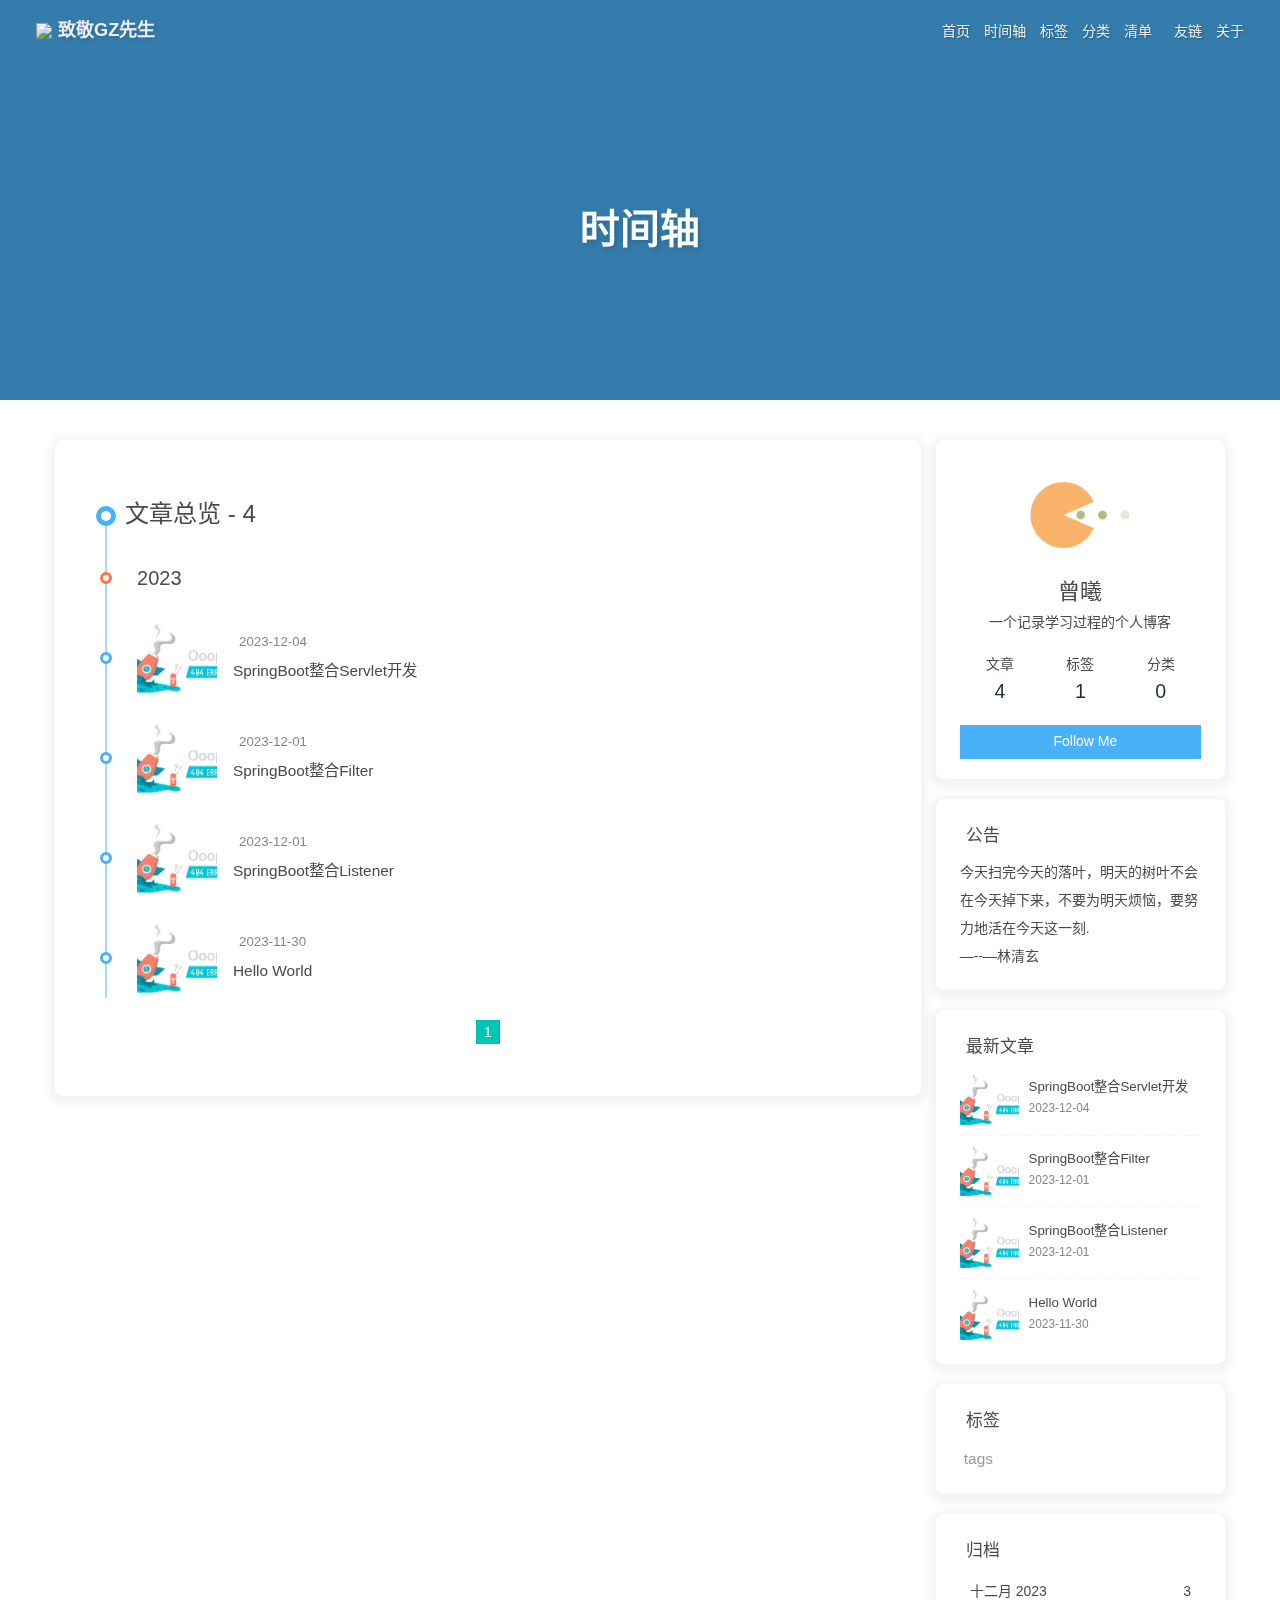
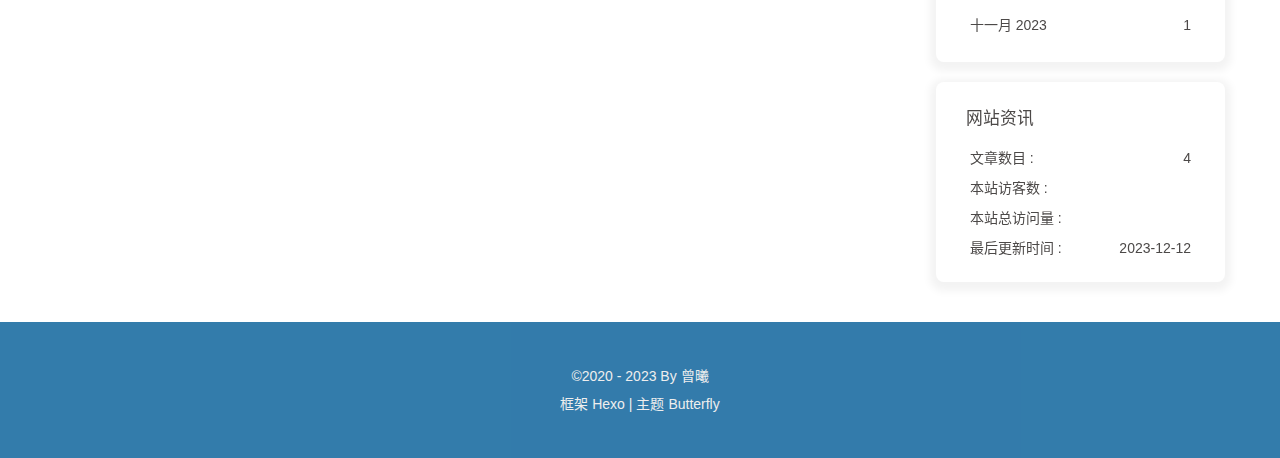
==== commit 85b492f9: "Site updated: 2023-12-12 11:34:57" ====
--- a/archives/index.html
+++ b/archives/index.html
@@ -54,7 +54,7 @@
   isHome: false,
   isHighlightShrink: false,
   isToc: false,
-  postUpdate: '2023-12-11 20:30:20'
+  postUpdate: '2023-12-12 11:34:50'
 }</script><script>(win=>{
       win.saveToLocal = {
         set: (key, value, ttl) => {
@@ -151,4 +151,4 @@
         }
       }
       detectApple()
-    })(window)</script><meta name="generator" content="Hexo 7.0.0"></head><body><div id="web_bg"></div><div id="sidebar"><div id="menu-mask"></div><div id="sidebar-menus"><div class="avatar-img is-center"><img src="http://m.imeitou.com/uploads/allimg/220619/6-220619102I7.jpg" onerror="onerror=null;src='/img/friend_404.gif'" alt="avatar"/></div><div class="sidebar-site-data site-data is-center"><a href="/archives/"><div class="headline">文章</div><div class="length-num">4</div></a><a href="/tags/"><div class="headline">标签</div><div class="length-num">1</div></a><a href="/categories/"><div class="headline">分类</div><div class="length-num">0</div></a></div><hr class="custom-hr"/><div class="menus_items"><div class="menus_item"><a class="site-page" href="/"><i class="fa-fw fas fa-home"></i><span> 首页</span></a></div><div class="menus_item"><a class="site-page" href="/archives/"><i class="fa-fw fas fa-archive"></i><span> 时间轴</span></a></div><div class="menus_item"><a class="site-page" href="/tags/"><i class="fa-fw fas fa-tags"></i><span> 标签</span></a></div><div class="menus_item"><a class="site-page" href="/categories/"><i class="fa-fw fas fa-folder-open"></i><span> 分类</span></a></div><div class="menus_item"><a class="site-page group" href="javascript:void(0);"><i class="fa-fw fa fa-heartbeat"></i><span> 清单</span><i class="fas fa-chevron-down"></i></a><ul class="menus_item_child"><li><a class="site-page child" href="/music/"><i class="fa-fw fas fa-music"></i><span> 音乐</span></a></li><li><a class="site-page child" href="/Gallery/"><i class="fa-fw fas fa-images"></i><span> 照片</span></a></li><li><a class="site-page child" href="/movies/"><i class="fa-fw fas fa-video"></i><span> 电影</span></a></li></ul></div><div class="menus_item"><a class="site-page" href="/link/"><i class="fa-fw fas fa-link"></i><span> 友链</span></a></div><div class="menus_item"><a class="site-page" href="/about/"><i class="fa-fw fas fa-heart"></i><span> 关于</span></a></div></div></div></div><div class="page" id="body-wrap"><header class="not-home-page" id="page-header"><nav id="nav"><span id="blog-info"><a href="/" title="致敬GZ先生"><img class="site-icon" src="http://m.imeitou.com/uploads/allimg/220619/6-220619102I7.jpg"/><span class="site-name">致敬GZ先生</span></a></span><div id="menus"><div class="menus_items"><div class="menus_item"><a class="site-page" href="/"><i class="fa-fw fas fa-home"></i><span> 首页</span></a></div><div class="menus_item"><a class="site-page" href="/archives/"><i class="fa-fw fas fa-archive"></i><span> 时间轴</span></a></div><div class="menus_item"><a class="site-page" href="/tags/"><i class="fa-fw fas fa-tags"></i><span> 标签</span></a></div><div class="menus_item"><a class="site-page" href="/categories/"><i class="fa-fw fas fa-folder-open"></i><span> 分类</span></a></div><div class="menus_item"><a class="site-page group" href="javascript:void(0);"><i class="fa-fw fa fa-heartbeat"></i><span> 清单</span><i class="fas fa-chevron-down"></i></a><ul class="menus_item_child"><li><a class="site-page child" href="/music/"><i class="fa-fw fas fa-music"></i><span> 音乐</span></a></li><li><a class="site-page child" href="/Gallery/"><i class="fa-fw fas fa-images"></i><span> 照片</span></a></li><li><a class="site-page child" href="/movies/"><i class="fa-fw fas fa-video"></i><span> 电影</span></a></li></ul></div><div class="menus_item"><a class="site-page" href="/link/"><i class="fa-fw fas fa-link"></i><span> 友链</span></a></div><div class="menus_item"><a class="site-page" href="/about/"><i class="fa-fw fas fa-heart"></i><span> 关于</span></a></div></div><div id="toggle-menu"><a class="site-page" href="javascript:void(0);"><i class="fas fa-bars fa-fw"></i></a></div></div></nav><div id="page-site-info"><h1 id="site-title">时间轴</h1></div></header><main class="layout" id="content-inner"><div id="archive"><div class="article-sort-title">文章总览 - 4</div><div class="article-sort"><div class="article-sort-item year">2023</div><div class="article-sort-item"><a class="article-sort-item-img" href="/2023/12/04/SpringBoot%E6%95%B4%E5%90%88web%E5%BC%80%E5%8F%91/" title="SpringBoot整合Servlet开发"><img src="https://img1.baidu.com/it/u=378328756,4285040006&amp;fm=253&amp;fmt=auto&amp;app=138&amp;f=JPEG?w=500&amp;h=625" alt="SpringBoot整合Servlet开发" onerror="this.onerror=null;this.src='/img/404.jpg'"></a><div class="article-sort-item-info"><div class="article-sort-item-time"><i class="far fa-calendar-alt"></i><time class="post-meta-date-created" datetime="2023-12-04T03:55:44.000Z" title="发表于 2023-12-04 11:55:44">2023-12-04</time></div><a class="article-sort-item-title" href="/2023/12/04/SpringBoot%E6%95%B4%E5%90%88web%E5%BC%80%E5%8F%91/" title="SpringBoot整合Servlet开发">SpringBoot整合Servlet开发</a></div></div><div class="article-sort-item"><a class="article-sort-item-img" href="/2023/12/01/SpringBoot%E6%95%B4%E5%90%88Filter/" title="SpringBoot整合Filter"><img src="https://i.loli.net/2020/05/01/gkihqEjXxJ5UZ1C.jpg" alt="SpringBoot整合Filter" onerror="this.onerror=null;this.src='/img/404.jpg'"></a><div class="article-sort-item-info"><div class="article-sort-item-time"><i class="far fa-calendar-alt"></i><time class="post-meta-date-created" datetime="2023-12-01T06:34:58.267Z" title="发表于 2023-12-01 14:34:58">2023-12-01</time></div><a class="article-sort-item-title" href="/2023/12/01/SpringBoot%E6%95%B4%E5%90%88Filter/" title="SpringBoot整合Filter">SpringBoot整合Filter</a></div></div><div class="article-sort-item"><a class="article-sort-item-img" href="/2023/12/01/SpringBoot%E6%95%B4%E5%90%88Listener/" title="SpringBoot整合Listener"><img src="https://img1.baidu.com/it/u=378328756,4285040006&amp;fm=253&amp;fmt=auto&amp;app=138&amp;f=JPEG?w=500&amp;h=625" alt="SpringBoot整合Listener" onerror="this.onerror=null;this.src='/img/404.jpg'"></a><div class="article-sort-item-info"><div class="article-sort-item-time"><i class="far fa-calendar-alt"></i><time class="post-meta-date-created" datetime="2023-12-01T02:56:57.000Z" title="发表于 2023-12-01 10:56:57">2023-12-01</time></div><a class="article-sort-item-title" href="/2023/12/01/SpringBoot%E6%95%B4%E5%90%88Listener/" title="SpringBoot整合Listener">SpringBoot整合Listener</a></div></div><div class="article-sort-item"><a class="article-sort-item-img" href="/2023/11/30/hello-world/" title="Hello World"><img src="https://img2.baidu.com/it/u=2164804156,3068738387&amp;fm=253&amp;fmt=auto&amp;app=138&amp;f=JPEG?w=500&amp;h=1000" alt="Hello World" onerror="this.onerror=null;this.src='/img/404.jpg'"></a><div class="article-sort-item-info"><div class="article-sort-item-time"><i class="far fa-calendar-alt"></i><time class="post-meta-date-created" datetime="2023-11-30T11:37:37.885Z" title="发表于 2023-11-30 19:37:37">2023-11-30</time></div><a class="article-sort-item-title" href="/2023/11/30/hello-world/" title="Hello World">Hello World</a></div></div></div><nav id="pagination"><div class="pagination"><span class="page-number current">1</span></div></nav></div><div class="aside-content" id="aside-content"><div class="card-widget card-info"><div class="is-center"><div class="avatar-img"><img src="http://m.imeitou.com/uploads/allimg/220619/6-220619102I7.jpg" onerror="this.onerror=null;this.src='/img/friend_404.gif'" alt="avatar"/></div><div class="author-info__name">曾曦</div><div class="author-info__description">一个记录学习过程的个人博客</div></div><div class="card-info-data site-data is-center"><a href="/archives/"><div class="headline">文章</div><div class="length-num">4</div></a><a href="/tags/"><div class="headline">标签</div><div class="length-num">1</div></a><a href="/categories/"><div class="headline">分类</div><div class="length-num">0</div></a></div><a id="card-info-btn" target="_blank" rel="noopener" href="https://github.com/xxxxxx"><i class="fab fa-github"></i><span>Follow Me</span></a></div><div class="card-widget card-announcement"><div class="item-headline"><i class="fas fa-bullhorn fa-shake"></i><span>公告</span></div><div class="announcement_content">今天扫完今天的落叶，明天的树叶不会在今天掉下来，不要为明天烦恼，要努力地活在今天这一刻.</br>—--—林清玄</div></div><div class="sticky_layout"><div class="card-widget card-recent-post"><div class="item-headline"><i class="fas fa-history"></i><span>最新文章</span></div><div class="aside-list"><div class="aside-list-item"><a class="thumbnail" href="/2023/12/04/SpringBoot%E6%95%B4%E5%90%88web%E5%BC%80%E5%8F%91/" title="SpringBoot整合Servlet开发"><img src="https://img1.baidu.com/it/u=378328756,4285040006&amp;fm=253&amp;fmt=auto&amp;app=138&amp;f=JPEG?w=500&amp;h=625" onerror="this.onerror=null;this.src='/img/404.jpg'" alt="SpringBoot整合Servlet开发"/></a><div class="content"><a class="title" href="/2023/12/04/SpringBoot%E6%95%B4%E5%90%88web%E5%BC%80%E5%8F%91/" title="SpringBoot整合Servlet开发">SpringBoot整合Servlet开发</a><time datetime="2023-12-04T03:55:44.000Z" title="发表于 2023-12-04 11:55:44">2023-12-04</time></div></div><div class="aside-list-item"><a class="thumbnail" href="/2023/12/01/SpringBoot%E6%95%B4%E5%90%88Filter/" title="SpringBoot整合Filter"><img src="https://i.loli.net/2020/05/01/gkihqEjXxJ5UZ1C.jpg" onerror="this.onerror=null;this.src='/img/404.jpg'" alt="SpringBoot整合Filter"/></a><div class="content"><a class="title" href="/2023/12/01/SpringBoot%E6%95%B4%E5%90%88Filter/" title="SpringBoot整合Filter">SpringBoot整合Filter</a><time datetime="2023-12-01T06:34:58.267Z" title="发表于 2023-12-01 14:34:58">2023-12-01</time></div></div><div class="aside-list-item"><a class="thumbnail" href="/2023/12/01/SpringBoot%E6%95%B4%E5%90%88Listener/" title="SpringBoot整合Listener"><img src="https://img1.baidu.com/it/u=378328756,4285040006&amp;fm=253&amp;fmt=auto&amp;app=138&amp;f=JPEG?w=500&amp;h=625" onerror="this.onerror=null;this.src='/img/404.jpg'" alt="SpringBoot整合Listener"/></a><div class="content"><a class="title" href="/2023/12/01/SpringBoot%E6%95%B4%E5%90%88Listener/" title="SpringBoot整合Listener">SpringBoot整合Listener</a><time datetime="2023-12-01T02:56:57.000Z" title="发表于 2023-12-01 10:56:57">2023-12-01</time></div></div><div class="aside-list-item"><a class="thumbnail" href="/2023/11/30/hello-world/" title="Hello World"><img src="https://img2.baidu.com/it/u=2164804156,3068738387&amp;fm=253&amp;fmt=auto&amp;app=138&amp;f=JPEG?w=500&amp;h=1000" onerror="this.onerror=null;this.src='/img/404.jpg'" alt="Hello World"/></a><div class="content"><a class="title" href="/2023/11/30/hello-world/" title="Hello World">Hello World</a><time datetime="2023-11-30T11:37:37.885Z" title="发表于 2023-11-30 19:37:37">2023-11-30</time></div></div></div></div><div class="card-widget card-tags"><div class="item-headline"><i class="fas fa-tags"></i><span>标签</span></div><div class="card-tag-cloud"><a href="/tags/tags/" style="font-size: 1.1em; color: #999">tags</a></div></div><div class="card-widget card-archives"><div class="item-headline"><i class="fas fa-archive"></i><span>归档</span></div><ul class="card-archive-list"><li class="card-archive-list-item"><a class="card-archive-list-link" href="/archives/2023/12/"><span class="card-archive-list-date">十二月 2023</span><span class="card-archive-list-count">3</span></a></li><li class="card-archive-list-item"><a class="card-archive-list-link" href="/archives/2023/11/"><span class="card-archive-list-date">十一月 2023</span><span class="card-archive-list-count">1</span></a></li></ul></div><div class="card-widget card-webinfo"><div class="item-headline"><i class="fas fa-chart-line"></i><span>网站资讯</span></div><div class="webinfo"><div class="webinfo-item"><div class="item-name">文章数目 :</div><div class="item-count">4</div></div><div class="webinfo-item"><div class="item-name">本站访客数 :</div><div class="item-count" id="busuanzi_value_site_uv"><i class="fa-solid fa-spinner fa-spin"></i></div></div><div class="webinfo-item"><div class="item-name">本站总访问量 :</div><div class="item-count" id="busuanzi_value_site_pv"><i class="fa-solid fa-spinner fa-spin"></i></div></div><div class="webinfo-item"><div class="item-name">最后更新时间 :</div><div class="item-count" id="last-push-date" data-lastPushDate="2023-12-11T12:30:20.628Z"><i class="fa-solid fa-spinner fa-spin"></i></div></div></div></div></div></div></main><footer id="footer"><div id="footer-wrap"><div class="copyright">&copy;2020 - 2023 By 曾曦</div><div class="framework-info"><span>框架 </span><a target="_blank" rel="noopener" href="https://hexo.io">Hexo</a><span class="footer-separator">|</span><span>主题 </span><a target="_blank" rel="noopener" href="https://github.com/jerryc127/hexo-theme-butterfly">Butterfly</a></div></div></footer></div><div id="rightside"><div id="rightside-config-hide"><button id="darkmode" type="button" title="浅色和深色模式转换"><i class="fas fa-adjust"></i></button><button id="hide-aside-btn" type="button" title="单栏和双栏切换"><i class="fas fa-arrows-alt-h"></i></button></div><div id="rightside-config-show"><button id="rightside-config" type="button" title="设置"><i class="fas fa-cog fa-spin"></i></button><button id="chat-btn" type="button" title="聊天"><i class="fas fa-sms"></i></button><button id="go-up" type="button" title="回到顶部"><span class="scroll-percent"></span><i class="fas fa-arrow-up"></i></button></div></div><div><script src="/js/utils.js"></script><script src="/js/main.js"></script><script src="https://cdn.jsdelivr.net/npm/@fancyapps/ui/dist/fancybox/fancybox.umd.min.js"></script><div class="js-pjax"></div><script id="canvas_nest" defer="defer" color="255,255,255" opacity="0.7" zIndex="-1" count="99" mobile="false" src="https://cdn.jsdelivr.net/npm/butterfly-extsrc/dist/canvas-nest.min.js"></script><script id="click-heart" src="https://cdn.jsdelivr.net/npm/butterfly-extsrc/dist/click-heart.min.js" async="async" mobile="false"></script><script async data-pjax src="//busuanzi.ibruce.info/busuanzi/2.3/busuanzi.pure.mini.js"></script></div></body></html>+    })(window)</script><meta name="generator" content="Hexo 7.0.0"></head><body><div id="web_bg"></div><div id="sidebar"><div id="menu-mask"></div><div id="sidebar-menus"><div class="avatar-img is-center"><img src="http://m.imeitou.com/uploads/allimg/220619/6-220619102I7.jpg" onerror="onerror=null;src='/img/friend_404.gif'" alt="avatar"/></div><div class="sidebar-site-data site-data is-center"><a href="/archives/"><div class="headline">文章</div><div class="length-num">4</div></a><a href="/tags/"><div class="headline">标签</div><div class="length-num">1</div></a><a href="/categories/"><div class="headline">分类</div><div class="length-num">0</div></a></div><hr class="custom-hr"/><div class="menus_items"><div class="menus_item"><a class="site-page" href="/"><i class="fa-fw fas fa-home"></i><span> 首页</span></a></div><div class="menus_item"><a class="site-page" href="/archives/"><i class="fa-fw fas fa-archive"></i><span> 时间轴</span></a></div><div class="menus_item"><a class="site-page" href="/tags/"><i class="fa-fw fas fa-tags"></i><span> 标签</span></a></div><div class="menus_item"><a class="site-page" href="/categories/"><i class="fa-fw fas fa-folder-open"></i><span> 分类</span></a></div><div class="menus_item"><a class="site-page group" href="javascript:void(0);"><i class="fa-fw fa fa-heartbeat"></i><span> 清单</span><i class="fas fa-chevron-down"></i></a><ul class="menus_item_child"><li><a class="site-page child" href="/music/"><i class="fa-fw fas fa-music"></i><span> 音乐</span></a></li><li><a class="site-page child" href="/Gallery/"><i class="fa-fw fas fa-images"></i><span> 照片</span></a></li><li><a class="site-page child" href="/movies/"><i class="fa-fw fas fa-video"></i><span> 电影</span></a></li></ul></div><div class="menus_item"><a class="site-page" href="/link/"><i class="fa-fw fas fa-link"></i><span> 友链</span></a></div><div class="menus_item"><a class="site-page" href="/about/"><i class="fa-fw fas fa-heart"></i><span> 关于</span></a></div></div></div></div><div class="page" id="body-wrap"><header class="not-home-page" id="page-header"><nav id="nav"><span id="blog-info"><a href="/" title="致敬GZ先生"><img class="site-icon" src="http://m.imeitou.com/uploads/allimg/220619/6-220619102I7.jpg"/><span class="site-name">致敬GZ先生</span></a></span><div id="menus"><div class="menus_items"><div class="menus_item"><a class="site-page" href="/"><i class="fa-fw fas fa-home"></i><span> 首页</span></a></div><div class="menus_item"><a class="site-page" href="/archives/"><i class="fa-fw fas fa-archive"></i><span> 时间轴</span></a></div><div class="menus_item"><a class="site-page" href="/tags/"><i class="fa-fw fas fa-tags"></i><span> 标签</span></a></div><div class="menus_item"><a class="site-page" href="/categories/"><i class="fa-fw fas fa-folder-open"></i><span> 分类</span></a></div><div class="menus_item"><a class="site-page group" href="javascript:void(0);"><i class="fa-fw fa fa-heartbeat"></i><span> 清单</span><i class="fas fa-chevron-down"></i></a><ul class="menus_item_child"><li><a class="site-page child" href="/music/"><i class="fa-fw fas fa-music"></i><span> 音乐</span></a></li><li><a class="site-page child" href="/Gallery/"><i class="fa-fw fas fa-images"></i><span> 照片</span></a></li><li><a class="site-page child" href="/movies/"><i class="fa-fw fas fa-video"></i><span> 电影</span></a></li></ul></div><div class="menus_item"><a class="site-page" href="/link/"><i class="fa-fw fas fa-link"></i><span> 友链</span></a></div><div class="menus_item"><a class="site-page" href="/about/"><i class="fa-fw fas fa-heart"></i><span> 关于</span></a></div></div><div id="toggle-menu"><a class="site-page" href="javascript:void(0);"><i class="fas fa-bars fa-fw"></i></a></div></div></nav><div id="page-site-info"><h1 id="site-title">时间轴</h1></div></header><main class="layout" id="content-inner"><div id="archive"><div class="article-sort-title">文章总览 - 4</div><div class="article-sort"><div class="article-sort-item year">2023</div><div class="article-sort-item"><a class="article-sort-item-img" href="/2023/12/04/SpringBoot%E6%95%B4%E5%90%88web%E5%BC%80%E5%8F%91/" title="SpringBoot整合Servlet开发"><img src="https://img0.baidu.com/it/u=4254824409,796214573&amp;fm=253&amp;fmt=auto&amp;app=138&amp;f=JPEG?w=500&amp;h=1082" alt="SpringBoot整合Servlet开发" onerror="this.onerror=null;this.src='/img/404.jpg'"></a><div class="article-sort-item-info"><div class="article-sort-item-time"><i class="far fa-calendar-alt"></i><time class="post-meta-date-created" datetime="2023-12-04T03:55:44.000Z" title="发表于 2023-12-04 11:55:44">2023-12-04</time></div><a class="article-sort-item-title" href="/2023/12/04/SpringBoot%E6%95%B4%E5%90%88web%E5%BC%80%E5%8F%91/" title="SpringBoot整合Servlet开发">SpringBoot整合Servlet开发</a></div></div><div class="article-sort-item"><a class="article-sort-item-img" href="/2023/12/01/SpringBoot%E6%95%B4%E5%90%88Filter/" title="SpringBoot整合Filter"><img src="https://img2.baidu.com/it/u=3876882536,3072541815&amp;fm=253&amp;fmt=auto&amp;app=138&amp;f=JPEG?w=500&amp;h=615" alt="SpringBoot整合Filter" onerror="this.onerror=null;this.src='/img/404.jpg'"></a><div class="article-sort-item-info"><div class="article-sort-item-time"><i class="far fa-calendar-alt"></i><time class="post-meta-date-created" datetime="2023-12-01T06:34:58.267Z" title="发表于 2023-12-01 14:34:58">2023-12-01</time></div><a class="article-sort-item-title" href="/2023/12/01/SpringBoot%E6%95%B4%E5%90%88Filter/" title="SpringBoot整合Filter">SpringBoot整合Filter</a></div></div><div class="article-sort-item"><a class="article-sort-item-img" href="/2023/12/01/SpringBoot%E6%95%B4%E5%90%88Listener/" title="SpringBoot整合Listener"><img src="https://img2.baidu.com/it/u=3876882536,3072541815&amp;fm=253&amp;fmt=auto&amp;app=138&amp;f=JPEG?w=500&amp;h=615" alt="SpringBoot整合Listener" onerror="this.onerror=null;this.src='/img/404.jpg'"></a><div class="article-sort-item-info"><div class="article-sort-item-time"><i class="far fa-calendar-alt"></i><time class="post-meta-date-created" datetime="2023-12-01T02:56:57.000Z" title="发表于 2023-12-01 10:56:57">2023-12-01</time></div><a class="article-sort-item-title" href="/2023/12/01/SpringBoot%E6%95%B4%E5%90%88Listener/" title="SpringBoot整合Listener">SpringBoot整合Listener</a></div></div><div class="article-sort-item"><a class="article-sort-item-img" href="/2023/11/30/hello-world/" title="Hello World"><img src="https://img2.baidu.com/it/u=3876882536,3072541815&amp;fm=253&amp;fmt=auto&amp;app=138&amp;f=JPEG?w=500&amp;h=615" alt="Hello World" onerror="this.onerror=null;this.src='/img/404.jpg'"></a><div class="article-sort-item-info"><div class="article-sort-item-time"><i class="far fa-calendar-alt"></i><time class="post-meta-date-created" datetime="2023-11-30T11:37:37.885Z" title="发表于 2023-11-30 19:37:37">2023-11-30</time></div><a class="article-sort-item-title" href="/2023/11/30/hello-world/" title="Hello World">Hello World</a></div></div></div><nav id="pagination"><div class="pagination"><span class="page-number current">1</span></div></nav></div><div class="aside-content" id="aside-content"><div class="card-widget card-info"><div class="is-center"><div class="avatar-img"><img src="http://m.imeitou.com/uploads/allimg/220619/6-220619102I7.jpg" onerror="this.onerror=null;this.src='/img/friend_404.gif'" alt="avatar"/></div><div class="author-info__name">曾曦</div><div class="author-info__description">一个记录学习过程的个人博客</div></div><div class="card-info-data site-data is-center"><a href="/archives/"><div class="headline">文章</div><div class="length-num">4</div></a><a href="/tags/"><div class="headline">标签</div><div class="length-num">1</div></a><a href="/categories/"><div class="headline">分类</div><div class="length-num">0</div></a></div><a id="card-info-btn" target="_blank" rel="noopener" href="https://github.com/xxxxxx"><i class="fab fa-github"></i><span>Follow Me</span></a></div><div class="card-widget card-announcement"><div class="item-headline"><i class="fas fa-bullhorn fa-shake"></i><span>公告</span></div><div class="announcement_content">今天扫完今天的落叶，明天的树叶不会在今天掉下来，不要为明天烦恼，要努力地活在今天这一刻.</br>—--—林清玄</div></div><div class="sticky_layout"><div class="card-widget card-recent-post"><div class="item-headline"><i class="fas fa-history"></i><span>最新文章</span></div><div class="aside-list"><div class="aside-list-item"><a class="thumbnail" href="/2023/12/04/SpringBoot%E6%95%B4%E5%90%88web%E5%BC%80%E5%8F%91/" title="SpringBoot整合Servlet开发"><img src="https://img0.baidu.com/it/u=4254824409,796214573&amp;fm=253&amp;fmt=auto&amp;app=138&amp;f=JPEG?w=500&amp;h=1082" onerror="this.onerror=null;this.src='/img/404.jpg'" alt="SpringBoot整合Servlet开发"/></a><div class="content"><a class="title" href="/2023/12/04/SpringBoot%E6%95%B4%E5%90%88web%E5%BC%80%E5%8F%91/" title="SpringBoot整合Servlet开发">SpringBoot整合Servlet开发</a><time datetime="2023-12-04T03:55:44.000Z" title="发表于 2023-12-04 11:55:44">2023-12-04</time></div></div><div class="aside-list-item"><a class="thumbnail" href="/2023/12/01/SpringBoot%E6%95%B4%E5%90%88Filter/" title="SpringBoot整合Filter"><img src="https://img2.baidu.com/it/u=3876882536,3072541815&amp;fm=253&amp;fmt=auto&amp;app=138&amp;f=JPEG?w=500&amp;h=615" onerror="this.onerror=null;this.src='/img/404.jpg'" alt="SpringBoot整合Filter"/></a><div class="content"><a class="title" href="/2023/12/01/SpringBoot%E6%95%B4%E5%90%88Filter/" title="SpringBoot整合Filter">SpringBoot整合Filter</a><time datetime="2023-12-01T06:34:58.267Z" title="发表于 2023-12-01 14:34:58">2023-12-01</time></div></div><div class="aside-list-item"><a class="thumbnail" href="/2023/12/01/SpringBoot%E6%95%B4%E5%90%88Listener/" title="SpringBoot整合Listener"><img src="https://img2.baidu.com/it/u=3876882536,3072541815&amp;fm=253&amp;fmt=auto&amp;app=138&amp;f=JPEG?w=500&amp;h=615" onerror="this.onerror=null;this.src='/img/404.jpg'" alt="SpringBoot整合Listener"/></a><div class="content"><a class="title" href="/2023/12/01/SpringBoot%E6%95%B4%E5%90%88Listener/" title="SpringBoot整合Listener">SpringBoot整合Listener</a><time datetime="2023-12-01T02:56:57.000Z" title="发表于 2023-12-01 10:56:57">2023-12-01</time></div></div><div class="aside-list-item"><a class="thumbnail" href="/2023/11/30/hello-world/" title="Hello World"><img src="https://img2.baidu.com/it/u=3876882536,3072541815&amp;fm=253&amp;fmt=auto&amp;app=138&amp;f=JPEG?w=500&amp;h=615" onerror="this.onerror=null;this.src='/img/404.jpg'" alt="Hello World"/></a><div class="content"><a class="title" href="/2023/11/30/hello-world/" title="Hello World">Hello World</a><time datetime="2023-11-30T11:37:37.885Z" title="发表于 2023-11-30 19:37:37">2023-11-30</time></div></div></div></div><div class="card-widget card-tags"><div class="item-headline"><i class="fas fa-tags"></i><span>标签</span></div><div class="card-tag-cloud"><a href="/tags/tags/" style="font-size: 1.1em; color: #999">tags</a></div></div><div class="card-widget card-archives"><div class="item-headline"><i class="fas fa-archive"></i><span>归档</span></div><ul class="card-archive-list"><li class="card-archive-list-item"><a class="card-archive-list-link" href="/archives/2023/12/"><span class="card-archive-list-date">十二月 2023</span><span class="card-archive-list-count">3</span></a></li><li class="card-archive-list-item"><a class="card-archive-list-link" href="/archives/2023/11/"><span class="card-archive-list-date">十一月 2023</span><span class="card-archive-list-count">1</span></a></li></ul></div><div class="card-widget card-webinfo"><div class="item-headline"><i class="fas fa-chart-line"></i><span>网站资讯</span></div><div class="webinfo"><div class="webinfo-item"><div class="item-name">文章数目 :</div><div class="item-count">4</div></div><div class="webinfo-item"><div class="item-name">本站访客数 :</div><div class="item-count" id="busuanzi_value_site_uv"><i class="fa-solid fa-spinner fa-spin"></i></div></div><div class="webinfo-item"><div class="item-name">本站总访问量 :</div><div class="item-count" id="busuanzi_value_site_pv"><i class="fa-solid fa-spinner fa-spin"></i></div></div><div class="webinfo-item"><div class="item-name">最后更新时间 :</div><div class="item-count" id="last-push-date" data-lastPushDate="2023-12-12T03:34:50.757Z"><i class="fa-solid fa-spinner fa-spin"></i></div></div></div></div></div></div></main><footer id="footer"><div id="footer-wrap"><div class="copyright">&copy;2020 - 2023 By 曾曦</div><div class="framework-info"><span>框架 </span><a target="_blank" rel="noopener" href="https://hexo.io">Hexo</a><span class="footer-separator">|</span><span>主题 </span><a target="_blank" rel="noopener" href="https://github.com/jerryc127/hexo-theme-butterfly">Butterfly</a></div></div></footer></div><div id="rightside"><div id="rightside-config-hide"><button id="darkmode" type="button" title="浅色和深色模式转换"><i class="fas fa-adjust"></i></button><button id="hide-aside-btn" type="button" title="单栏和双栏切换"><i class="fas fa-arrows-alt-h"></i></button></div><div id="rightside-config-show"><button id="rightside-config" type="button" title="设置"><i class="fas fa-cog fa-spin"></i></button><button id="chat-btn" type="button" title="聊天"><i class="fas fa-sms"></i></button><button id="go-up" type="button" title="回到顶部"><span class="scroll-percent"></span><i class="fas fa-arrow-up"></i></button></div></div><div><script src="/js/utils.js"></script><script src="/js/main.js"></script><script src="https://cdn.jsdelivr.net/npm/@fancyapps/ui/dist/fancybox/fancybox.umd.min.js"></script><div class="js-pjax"></div><script id="canvas_nest" defer="defer" color="255,255,255" opacity="0.7" zIndex="-1" count="99" mobile="false" src="https://cdn.jsdelivr.net/npm/butterfly-extsrc/dist/canvas-nest.min.js"></script><script id="click-heart" src="https://cdn.jsdelivr.net/npm/butterfly-extsrc/dist/click-heart.min.js" async="async" mobile="false"></script><script async data-pjax src="//busuanzi.ibruce.info/busuanzi/2.3/busuanzi.pure.mini.js"></script></div></body></html>